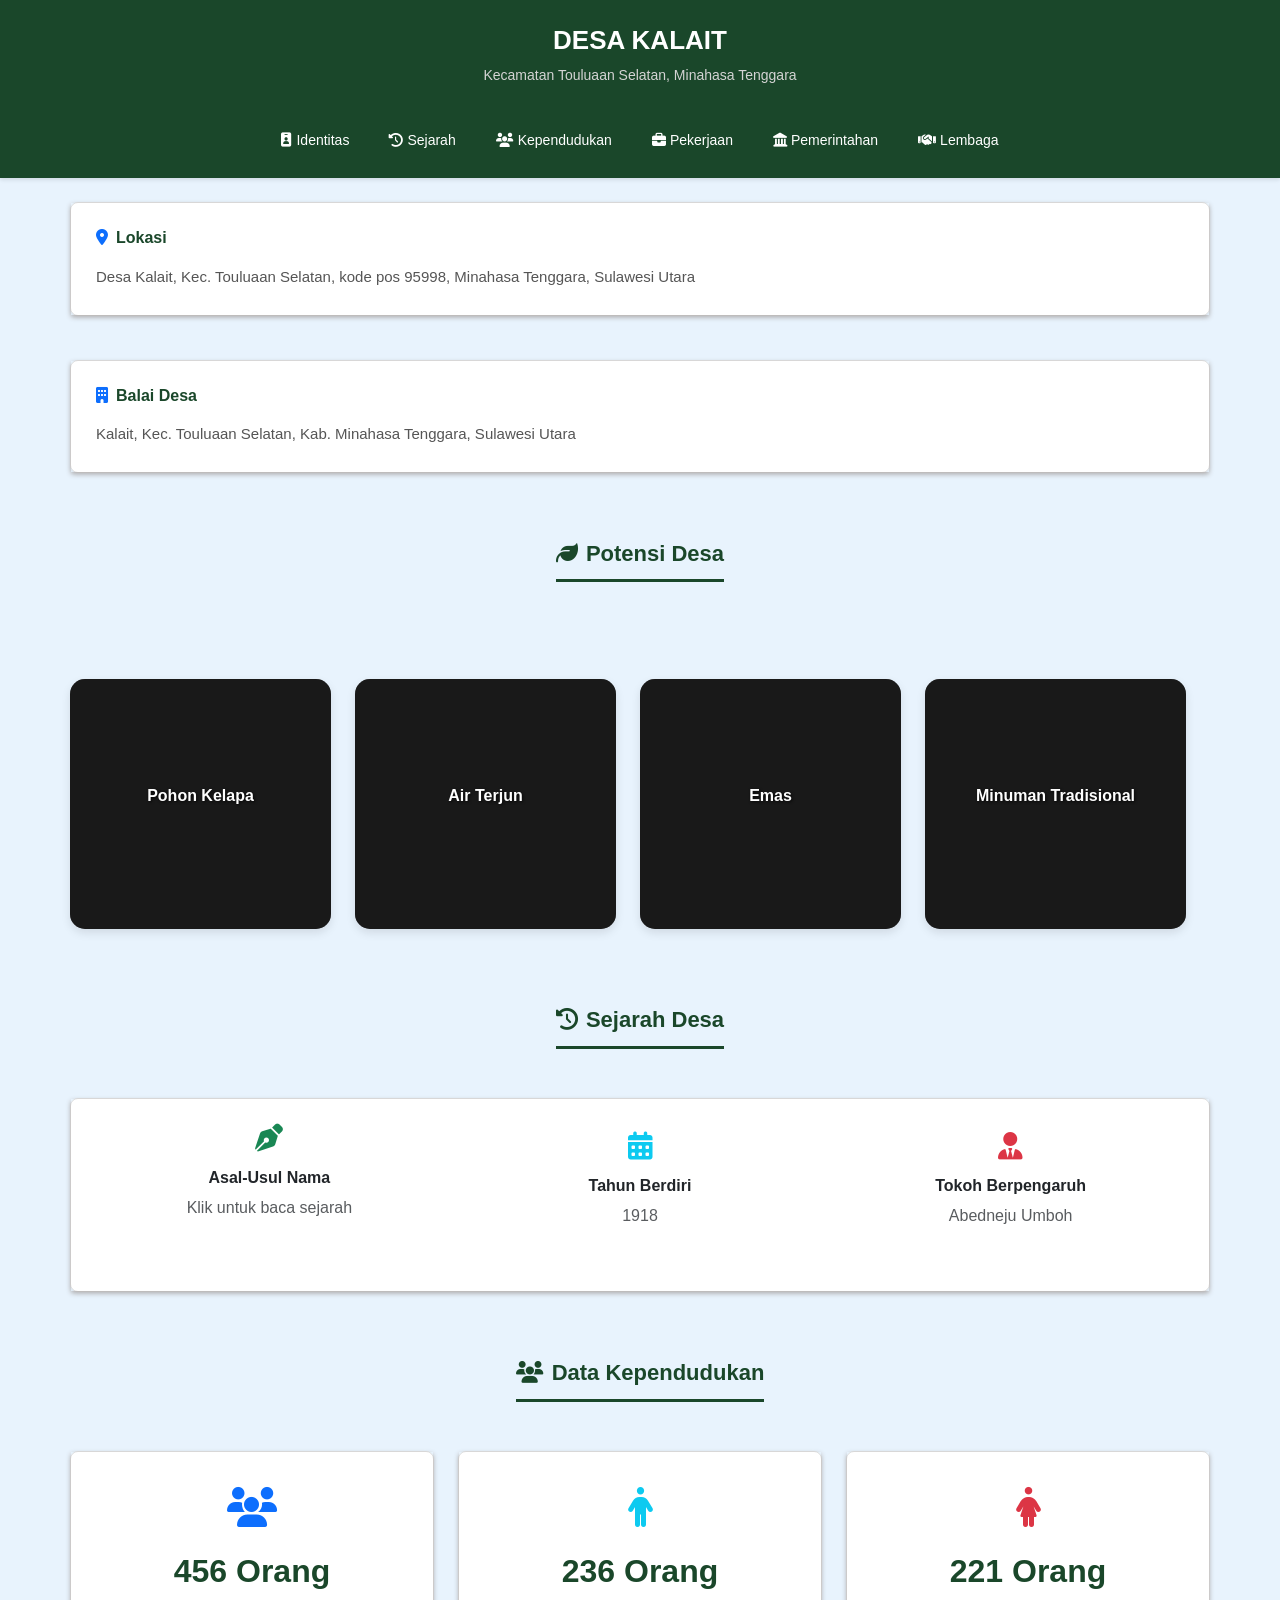
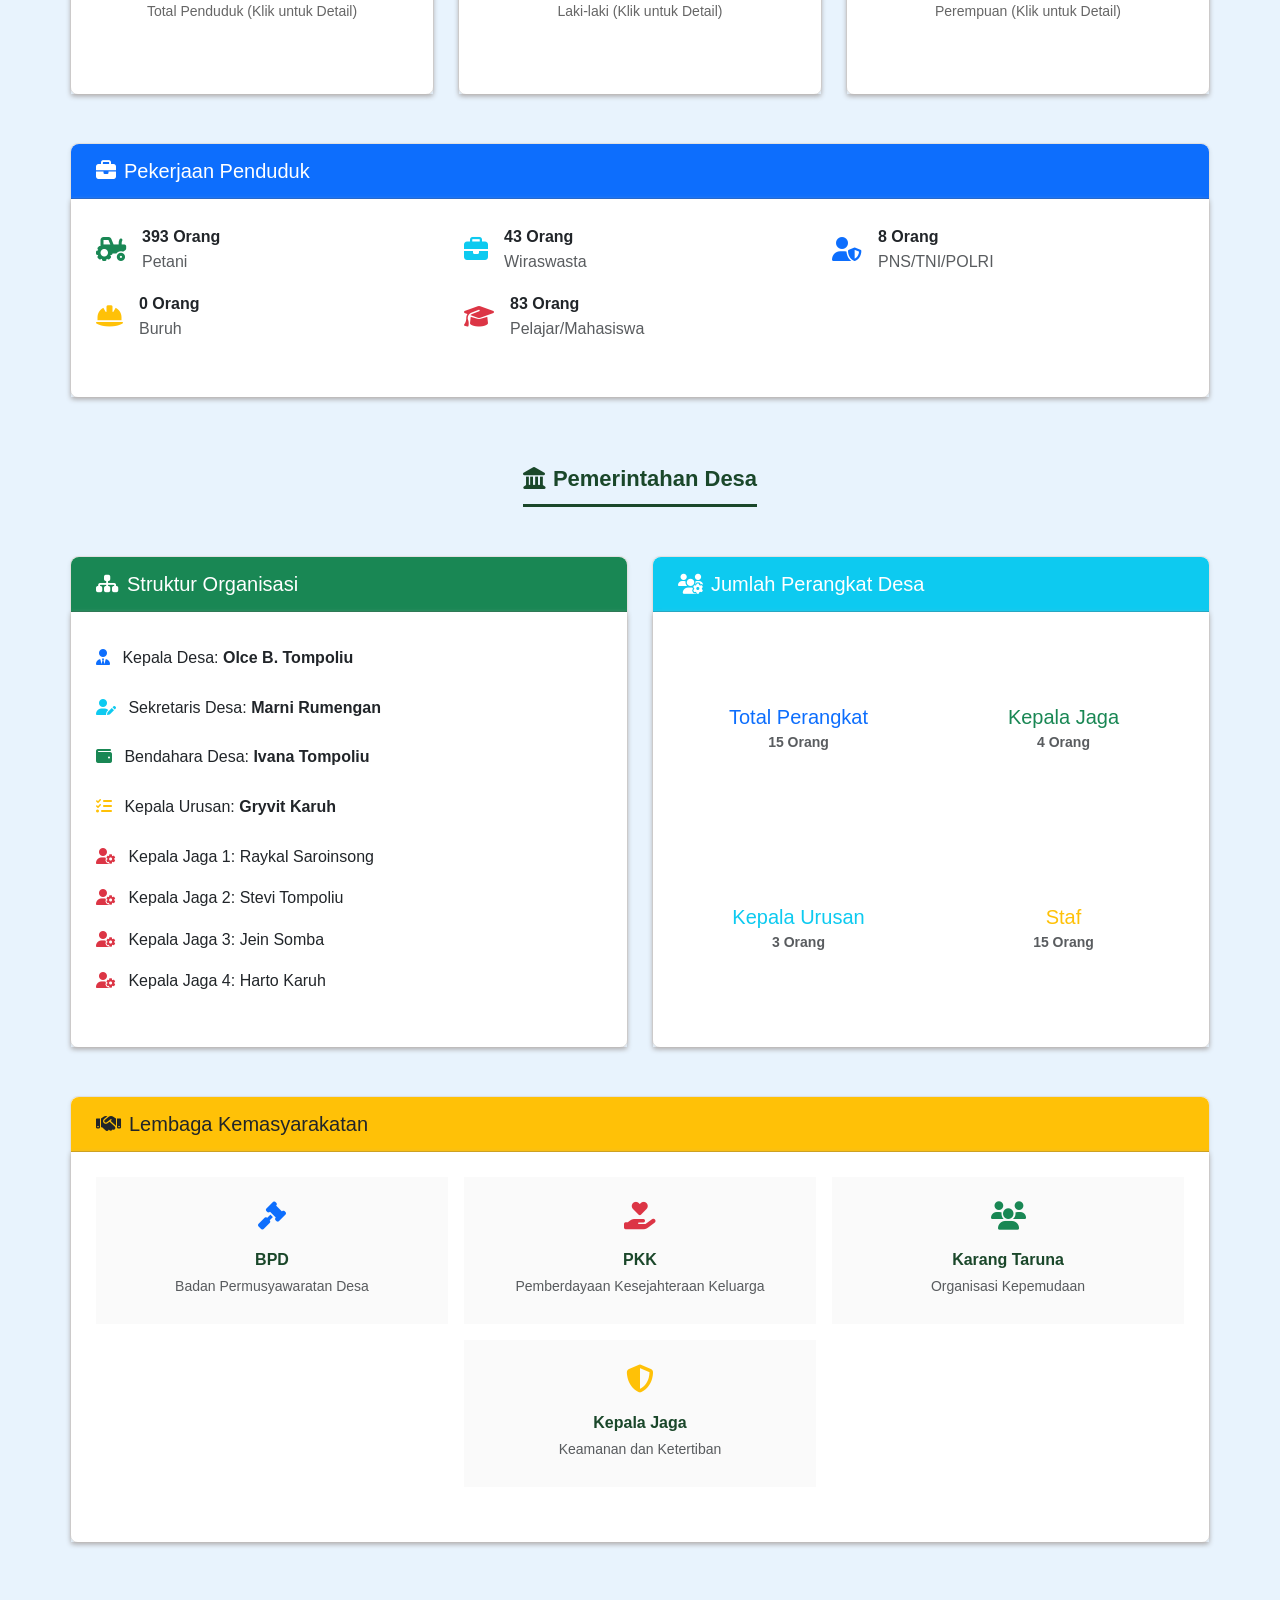
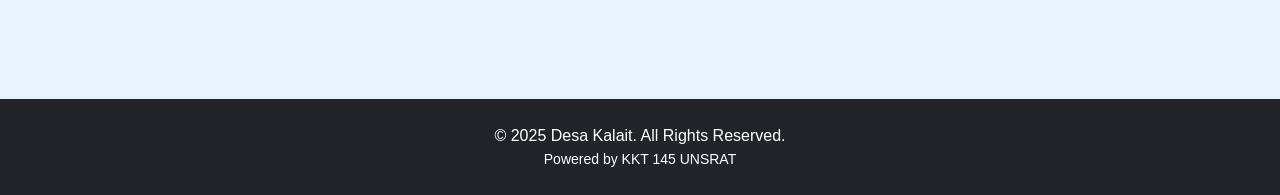
==== index.html @ 100cf4cd "FINALISASI" ====
<!DOCTYPE html>
<html lang="id">

<head>
    <meta charset="UTF-8">
    <meta name="viewport" content="width=device-width, initial-scale=1.0">
    <meta name="description" content="Website Resmi Desa Kalait, Kecamatan Touluaan Selatan, Minahasa Tenggara">
    <title>Desa Kalait - Beranda</title>
    <link href="https://cdn.jsdelivr.net/npm/bootstrap@5.3.2/dist/css/bootstrap.min.css" rel="stylesheet"
        integrity="sha384-T3c6CoIi6uLrA9TneNEoa7RxnatzjcDSCmG1MXxSR1GAsXEV/Dwwykc2MPK8M2HN" crossorigin="anonymous">
    <link rel="stylesheet" href="https://cdnjs.cloudflare.com/ajax/libs/font-awesome/6.4.0/css/all.min.css">
    <link rel="stylesheet" href="css/style.css">
</head>

<body class="d-flex flex-column min-vh-100">
    <header class="header" id="top">
        <div class="container-fluid">
            <div class="logo-wrapper text-center py-3">
                <h1 class="mb-0">DESA KALAIT</h1>
                <p class="subtitle mb-0">Kecamatan Touluaan Selatan, Minahasa Tenggara</p>
            </div>
            <nav class="navbar navbar-expand-lg navbar-dark">
                <div class="container-fluid">
                    <button class="navbar-toggler mx-auto" type="button" data-bs-toggle="collapse"
                        data-bs-target="#navbarNav" aria-controls="navbarNav" aria-expanded="false"
                        aria-label="Toggle navigation">
                        <span class="navbar-toggler-icon"></span>
                    </button>
                    <div class="collapse navbar-collapse justify-content-center" id="navbarNav">
                        <ul class="navbar-nav">
                            <li class="nav-item"><a class="nav-link" href="#identitas"><i
                                        class="fas fa-id-badge me-1"></i>Identitas</a></li>
                            <li class="nav-item"><a class="nav-link" href="#sejarah"><i
                                        class="fas fa-history me-1"></i>Sejarah</a></li>
                            <li class="nav-item"><a class="nav-link" href="#kependudukan"><i
                                        class="fas fa-users me-1"></i>Kependudukan</a></li>
                            <li class="nav-item"><a class="nav-link" href="#pekerjaan"><i
                                        class="fas fa-briefcase me-1"></i>Pekerjaan</a></li>
                            <li class="nav-item"><a class="nav-link" href="#pemerintahan"><i
                                        class="fas fa-landmark me-1"></i>Pemerintahan</a></li>
                            <li class="nav-item"><a class="nav-link" href="#lembaga"><i
                                        class="fas fa-handshake me-1"></i>Lembaga</a></li>
                        </ul>
                    </div>
                </div>
            </nav>
        </div>
    </header>

    <main class="container my-5 flex-grow-1">
        <section id="identitas">
            <div class="text-center mb-5">
                <h2 class="section-title"><i class="fas fa-id-badge me-2"></i>Identitas Desa</h2>
            </div>
            <div class="row g-4 mb-5">
                <div class="col-12">
                    <div class="card shadow-sm">
                        <div class="card-body">
                            <h5 class="card-title"><i class="fas fa-map-marker-alt text-primary me-2"></i>Lokasi</h5>
                            <p class="card-text">Desa Kalait, Kec. Touluaan Selatan, kode pos 95998, Minahasa Tenggara,
                                Sulawesi Utara</p>
                        </div>
                    </div>
                </div>
                <div class="col-12">
                    <div class="card shadow-sm">
                        <div class="card-body">
                            <h5 class="card-title"><i class="fas fa-building text-primary me-2"></i>Balai Desa</h5>
                            <p class="card-text">Kalait, Kec. Touluaan Selatan, Kab. Minahasa Tenggara, Sulawesi Utara
                            </p>
                        </div>
                    </div>
                </div>
            </div>

            <div class="row mb-5">
                <div class="col-12 text-center mb-4">
                    <h2 class="section-title"><i class="fas fa-leaf me-2"></i>Potensi Desa</h2>
                </div>
                
                <div class="row g-3 g-lg-4 justify-content-center">
                    
                    <div class="col-12 col-md-6 col-lg-3">
                        <div class="card-potensi-grid">
                            <video class="bg-video" loop muted playsinline>
                                <source src="img/pohon-kelapa.mp4" type="video/mp4">
                            </video>
                            <div class="potensi-content">
                                <p class="medium fw-bold">Pohon Kelapa</p>
                            </div>
                        </div>
                    </div>
    
                    <div class="col-12 col-md-6 col-lg-3">
                        <div class="card-potensi-grid">
                            <video class="bg-video" loop muted playsinline>
                                <source src="img/air-terjun.mp4" type="video/mp4">
                            </video>
                            <div class="potensi-content">
                                <p class="medium fw-bold">Air Terjun</p>
                            </div>
                        </div>
                    </div>
    
                    <div class="col-12 col-md-6 col-lg-3">
                        <div class="card-potensi-grid">
                            <video class="bg-video" loop muted playsinline>
                                <source src="img/tromol.mp4" type="video/mp4">
                            </video>
                            <div class="potensi-content">
                                <p class="medium fw-bold">Emas</p>
                            </div>
                        </div>
                    </div>
    
                    <div class="col-12 col-md-6 col-lg-3">
                        <div class="card-potensi-grid">
                            <video class="bg-video" loop muted playsinline>
                                <source src="img/cap.mp4" type="video/mp4">
                            </video>
                            <div class="potensi-content">
                                <p class="medium fw-bold">Minuman Tradisional</p>
                            </div>
                        </div>
                    </div>
    
                </div>
            </div>
        </section>

        <section id="sejarah">
            <div class="text-center mb-4">
                <h2 class="section-title"><i class="fas fa-history me-2"></i>Sejarah Desa</h2>
            </div>
            <div class="row mb-5">
                <div class="col-12">
                    <div class="card shadow-sm">
                        <div class="card-body">
                            <div class="row g-4 text-center justify-content-center">
                                <div class="col-md-4" id="asalUsulTrigger" style="cursor: pointer;">
                                    <div class="h-100 hover-shadow">
                                        <i class="fas fa-pen-nib text-success fs-3 mb-3 d-block"></i>
                                        <h6 class="fw-bold">Asal-Usul Nama</h6>
                                        <p class="text-muted mb-0">Klik untuk baca sejarah</p>
                                    </div>
                                </div>
                                <div class="col-md-4">
                                    <div class="p-2 h-100">
                                        <i class="fas fa-calendar-alt text-info fs-3 mb-3 d-block"></i>
                                        <h6 class="fw-bold">Tahun Berdiri</h6>
                                        <p class="text-muted mb-0">1918</p>
                                    </div>
                                </div>
                                <div class="col-md-4">
                                    <div class="p-2 h-100">
                                        <i class="fas fa-user-tie text-danger fs-3 mb-3 d-block"></i>
                                        <h6 class="fw-bold">Tokoh Berpengaruh</h6>
                                        <p class="text-muted mb-0">Abedneju Umboh</p>
                                    </div>
                                </div>
                            </div>
                        </div>
                    </div>
                </div>
            </div>
        </section>

        <section id="kependudukan">
            <div class="text-center mb-4">
                <h2 class="section-title"><i class="fas fa-users me-2"></i>Data Kependudukan</h2>
            </div>
            <div class="row g-4 mb-5 justify-content-center">
                <div class="col-lg-4 col-md-4">
                    <div class="card h-100 shadow-sm text-center stats-card" id="cardTrigger" role="button">
                        <div class="card-body">
                            <i class="fas fa-users stat-icon text-primary"></i>
                            <h3 class="stat-number">456 Orang</h3>
                            <p class="stat-label">Total Penduduk (Klik untuk Detail)</p>
                        </div>
                    </div>
                </div>
                <div class="col-lg-4 col-md-4">
                    <div class="card h-100 shadow-sm text-center stats-card" id="maleTrigger" role="button">
                        <div class="card-body">
                            <i class="fas fa-male stat-icon text-info"></i>
                            <h3 class="stat-number">236 Orang</h3>
                            <p class="stat-label">Laki-laki (Klik untuk Detail)</p>
                        </div>
                    </div>
                </div>
                <div class="col-lg-4 col-md-4">
                    <div class="card h-100 shadow-sm text-center stats-card" id="femaleTrigger" role="button">
                        <div class="card-body">
                            <i class="fas fa-female stat-icon text-danger"></i>
                            <h3 class="stat-number">221 Orang</h3>
                            <p class="stat-label">Perempuan (Klik untuk Detail)</p>
                        </div>
                    </div>
                </div>
            </div>
        </section>

        <section id="pekerjaan">
            <div class="row g-4 mb-5">
                <div class="col-12">
                    <div class="card shadow-sm">
                        <div class="card-header bg-primary text-white">
                            <h5 class="mb-0"><i class="fas fa-briefcase me-2"></i>Pekerjaan Penduduk</h5>
                        </div>
                        <div class="card-body">
                            <div class="row g-3">
                                <div class="col-lg-4 col-md-6">
                                    <div class="d-flex align-items-center">
                                        <i class="fas fa-tractor text-success fs-4 me-3"></i>
                                        <div><strong>393 Orang</strong>
                                            <p class="mb-0 text-muted">Petani</p>
                                        </div>
                                    </div>
                                </div>
                                <div class="col-lg-4 col-md-6">
                                    <div class="d-flex align-items-center">
                                        <i class="fas fa-briefcase text-info fs-4 me-3"></i>
                                        <div><strong>43 Orang</strong>
                                            <p class="mb-0 text-muted">Wiraswasta</p>
                                        </div>
                                    </div>
                                </div>
                                <div class="col-lg-4 col-md-6">
                                    <div class="d-flex align-items-center">
                                        <i class="fas fa-user-shield text-primary fs-4 me-3"></i>
                                        <div><strong>8 Orang</strong>
                                            <p class="mb-0 text-muted">PNS/TNI/POLRI</p>
                                        </div>
                                    </div>
                                </div>
                                <div class="col-lg-4 col-md-6">
                                    <div class="d-flex align-items-center">
                                        <i class="fas fa-hard-hat text-warning fs-4 me-3"></i>
                                        <div><strong>0 Orang</strong>
                                            <p class="mb-0 text-muted">Buruh</p>
                                        </div>
                                    </div>
                                </div>
                                <div class="col-lg-4 col-md-6">
                                    <div class="d-flex align-items-center">
                                        <i class="fas fa-graduation-cap text-danger fs-4 me-3"></i>
                                        <div><strong>83 Orang</strong>
                                            <p class="mb-0 text-muted">Pelajar/Mahasiswa</p>
                                        </div>
                                    </div>
                                </div>
                            </div>
                        </div>
                    </div>
                </div>
            </div>
        </section>

        <section id="pemerintahan">
            <div class="text-center mb-4">
                <h2 class="section-title"><i class="fas fa-landmark me-2"></i>Pemerintahan Desa</h2>
            </div>
            <div class="row g-4 mb-5">
                <div class="col-lg-6 col-12">
                    <div class="card h-100 shadow-sm">
                        <div class="card-header bg-success text-white">
                            <h5 class="mb-0"><i class="fas fa-sitemap me-2"></i>Struktur Organisasi</h5>
                        </div>
                        <div class="card-body">
                            <ul class="list-unstyled mb-0">
                                <li class="mb-2"><i class="fas fa-user-tie text-primary me-2"></i> Kepala Desa:
                                    <strong>Olce B. Tompoliu</strong>
                                </li>
                                <li class="mb-2"><i class="fas fa-user-edit text-info me-2"></i> Sekretaris Desa:
                                    <strong>Marni Rumengan</strong>
                                </li>
                                <li class="mb-2"><i class="fas fa-wallet text-success me-2"></i> Bendahara Desa:
                                    <strong>Ivana Tompoliu</strong>
                                </li>
                                <li class="mb-2"><i class="fas fa-tasks text-warning me-2"></i> Kepala Urusan:
                                    <strong>Gryvit Karuh</strong>
                                </li>
                                <li class="mb-0"><i class="fas fa-user-cog text-danger me-2"></i> Kepala Jaga 1: Raykal
                                    Saroinsong</li>
                                <li class="mb-0"><i class="fas fa-user-cog text-danger me-2"></i> Kepala Jaga 2: Stevi
                                    Tompoliu</li>
                                <li class="mb-0"><i class="fas fa-user-cog text-danger me-2"></i> Kepala Jaga 3: Jein
                                    Somba</li>
                                <li class="mb-0"><i class="fas fa-user-cog text-danger me-2"></i> Kepala Jaga 4: Harto
                                    Karuh</li>
                            </ul>
                        </div>
                    </div>
                </div>
                <div class="col-lg-6 col-12">
                    <div class="card h-100 shadow-sm">
                        <div class="card-header bg-info text-white">
                            <h5 class="mb-0"><i class="fas fa-users-cog me-2"></i>Jumlah Perangkat Desa</h5>
                        </div>
                        <div class="card-body">
                            <div class="row text-center align-items-center h-100">
                                <div class="col-6 mb-3">
                                    <h5 class="text-primary mb-0">Total Perangkat</h5>
                                    <small class="text-muted fw-bold">15 Orang</small>
                                </div>
                                <div class="col-6 mb-3">
                                    <h5 class="text-success mb-0">Kepala Jaga</h5>
                                    <small class="text-muted fw-bold">4 Orang</small>
                                </div>
                                <div class="col-6">
                                    <h5 class="text-info mb-0">Kepala Urusan</h5>
                                    <small class="text-muted fw-bold">3 Orang</small>
                                </div>
                                <div class="col-6">
                                    <h5 class="text-warning mb-0">Staf</h5>
                                    <small class="text-muted fw-bold">15 Orang</small>
                                </div>
                            </div>
                        </div>
                    </div>
                </div>
            </div>
        </section>

        <section id="lembaga">
            <div class="row g-4 mb-5">
                <div class="col-12">
                    <div class="card shadow-sm">
                        <div class="card-header bg-warning text-dark">
                            <h5 class="mb-0"><i class="fas fa-handshake me-2"></i>Lembaga Kemasyarakatan</h5>
                        </div>
                        <div class="card-body">
                            <div class="row g-3 justify-content-center">
                                <div class="col-lg-4 col-md-6">
                                    <div class="lembaga-item text-center h-100">
                                        <i class="fas fa-gavel text-primary fs-3"></i>
                                        <h6 class="mt-2 mb-1">BPD</h6>
                                        <small class="text-muted">Badan Permusyawaratan Desa</small>
                                    </div>
                                </div>
                                <div class="col-lg-4 col-md-6">
                                    <div class="lembaga-item text-center h-100">
                                        <i class="fas fa-hand-holding-heart text-danger fs-3"></i>
                                        <h6 class="mt-2 mb-1">PKK</h6>
                                        <small class="text-muted">Pemberdayaan Kesejahteraan Keluarga</small>
                                    </div>
                                </div>
                                <div class="col-lg-4 col-md-6">
                                    <div class="lembaga-item text-center h-100">
                                        <i class="fas fa-users text-success fs-3"></i>
                                        <h6 class="mt-2 mb-1">Karang Taruna</h6>
                                        <small class="text-muted">Organisasi Kepemudaan</small>
                                    </div>
                                </div>
                                <div class="col-lg-4 col-md-6">
                                    <div class="lembaga-item text-center h-100">
                                        <i class="fas fa-shield-alt text-warning fs-3"></i>
                                        <h6 class="mt-2 mb-1">Kepala Jaga</h6>
                                        <small class="text-muted">Keamanan dan Ketertiban</small>
                                    </div>
                                </div>
                            </div>
                        </div>
                    </div>
                </div>
            </div>
        </section>
    </main>

    <a href="#top" class="back-to-top"><i class="fas fa-arrow-up"></i></a>

    <footer class="footer bg-dark text-white text-center py-4 mt-auto">
        <div class="container">
            <p class="mb-0">&copy; 2025 Desa Kalait. All Rights Reserved.</p>
            <p class="small mb-0">Powered by KKT 145 UNSRAT</p>
        </div>
    </footer>

    <div id="infoModal" class="custom-modal-overlay">
        <div class="custom-modal-content">
            <span class="custom-close-btn">&times;</span>
            <h3 class="modal-header-text">Detail Kependudukan</h3>
            <div class="jaga-section-title">Rincian per Jaga</div>
            <div class="jaga-grid">
                <div class="jaga-box"><span class="jaga-label">Jaga I</span><span class="jaga-value">96 Orang</span>
                </div>
                <div class="jaga-box"><span class="jaga-label">Jaga II</span><span class="jaga-value">92 Orang</span>
                </div>
                <div class="jaga-box"><span class="jaga-label">Jaga III</span><span class="jaga-value">140 Orang</span>
                </div>
                <div class="jaga-box"><span class="jaga-label">Jaga IV</span><span class="jaga-value">128 Orang</span>
                </div>
            </div>
        </div>
    </div>

    <div id="maleModal" class="custom-modal-overlay">
        <div class="custom-modal-content">
            <span class="custom-close-btn">&times;</span>
            <h3 class="modal-header-text text-info"><i class="fas fa-male me-2"></i>Detail Laki-laki</h3>
            <div class="jaga-section-title">Rincian per Jaga</div>
            <div class="jaga-grid">
                <div class="jaga-box"><span class="jaga-label">Jaga I</span><span class="jaga-value">51 Orang</span>
                </div>
                <div class="jaga-box"><span class="jaga-label">Jaga II</span><span class="jaga-value">48 Orang</span>
                </div>
                <div class="jaga-box"><span class="jaga-label">Jaga III</span><span class="jaga-value">65 Orang</span>
                </div>
                <div class="jaga-box"><span class="jaga-label">Jaga IV</span><span class="jaga-value">72 Orang</span>
                </div>
            </div>
        </div>
    </div>

    <div id="femaleModal" class="custom-modal-overlay">
        <div class="custom-modal-content">
            <span class="custom-close-btn">&times;</span>
            <h3 class="modal-header-text text-danger"><i class="fas fa-female me-2"></i>Detail Perempuan</h3>
            <div class="jaga-section-title">Rincian per Jaga</div>
            <div class="jaga-grid">
                <div class="jaga-box"><span class="jaga-label">Jaga I</span><span class="jaga-value">46 Orang</span>
                </div>
                <div class="jaga-box"><span class="jaga-label">Jaga II</span><span class="jaga-value">44 Orang</span>
                </div>
                <div class="jaga-box"><span class="jaga-label">Jaga III</span><span class="jaga-value">75 Orang</span>
                </div>
                <div class="jaga-box"><span class="jaga-label">Jaga IV</span><span class="jaga-value">56 Orang</span>
                </div>
            </div>
        </div>
    </div>

    <div id="asalUsulModal" class="custom-modal-overlay">
        <div class="custom-modal-content wide-modal">
            <span class="custom-close-btn">&times;</span>
            <h3 class="modal-header-text text-success"><i class="fas fa-history me-2"></i>Sejarah Desa Kalait</h3>
            <div
                style="max-height: 60vh; overflow-y: auto; text-align: justify; font-size: 15px; padding-right: 15px; line-height: 1.7;">
                <p>Pada tahun 1912, di Desa Karimbow yang dipimpin oleh Hukum Tua <strong>Abedneju Umboh</strong>,
                    terjadi peralihan jabatan kepada Daniel Umboh oleh pemerintah Belanda. Abedneju Umboh bersama
                    pendukungnya kemudian memutuskan untuk mencari wilayah baru sebagai pemukiman.</p>
                <p>Beliau memilih 9 pendukung andalan untuk membantu merintis wilayah baru:</p>
                <ul class="mb-3 ps-3" style="column-count: 2; column-gap: 20px;">
                    <li>Armanos Karuh</li>
                    <li>Bernadus Tarek</li>
                    <li>Sem Tarek</li>
                    <li>Yorgen Liwe</li>
                    <li>Arnold Liwe</li>
                    <li>Elisa Porayow</li>
                    <li>Markus Tompoliu</li>
                    <li>Daud Sagai</li>
                    <li>Ismael Lendo</li>
                </ul>
                <h5 class="fw-bold mt-4 text-primary">1. Perjalanan Mencari Wilayah</h5>
                <p>Setelah gagal di kaki Pegunungan Wulur Ma'atus dan Toyopon karena kondisi tanah yang kurang cocok,
                    rombongan akhirnya menemukan daerah subur di timur Sungai Ranoyapo. Mereka mendirikan pondok besar
                    yang dinamakan <em>Terung Wangko</em>.</p>
                <p>Pada tahun 1916, mereka menemukan lokasi pemukiman sementara bernama <strong>Temboan/Mawale</strong>
                    ("Tulian Wo Iba'an" - Tempat Istirahat). Di sini, Abedneju Umboh membentuk "Mapalus Serikat" untuk
                    membuka kebun pertama.</p>
                <h5 class="fw-bold mt-4 text-primary">2. Pengesahan Desa Kalait (1918)</h5>
                <p>Atas bantuan Hukum Tua Ranoketang Atas (Bapak Momuat) dan Hukum Besar Ratahan (Ruata), permohonan
                    pengesahan disetujui pemerintah pada tahun 1918. Negeri ini dinamakan <strong>KALAID</strong> yang
                    artinya <em>"Kalah Ingin Damai"</em>.</p>
                <p><strong>Abedneju Umboh</strong> dilantik sebagai Hukum Tua pertama. Pada tahun 1920, beliau
                    dianugerahi Bintang Jasa oleh pemerintah Belanda atas keberhasilannya membangun desa baru tersebut.
                </p>
                <h5 class="fw-bold mt-4 text-primary">3. Pindah ke Kalaid Raya (1924)</h5>
                <p>Karena kebutuhan air dan perluasan wilayah, pada tahun 1924 penduduk pindah ke lokasi Desa Kalait
                    Raya sekarang. Sebelum pindah, Abedneju Umboh memilih 4 putri (Anta Umboh, Sabina Lendo, Tina Umboh,
                    Cili Karuh) dan mengucapkan sumpah sebagai pondasi desa:</p>
                <blockquote class="blockquote border-start border-success border-4 ps-4 py-2 bg-light fst-italic">
                    "Siapa yang baik hidup di negeri ini, maka hidupnya akan lebih baik. Siapa yang menjadi pengacau,
                    hidupnya akan rusak."
                </blockquote>
                <h5 class="fw-bold mt-4 text-primary">4. Daftar Hukum Tua Desa Kalait</h5>
                <div class="row">
                    <div class="col-md-6">
                        <ul class="list-group list-group-flush small">
                            <li class="list-group-item">1. Abedneju Umboh (1918-1926)</li>
                            <li class="list-group-item">2. Yohanes Umboh (1926-1933)</li>
                            <li class="list-group-item">3. Johanis Pele (1933-1950)</li>
                            <li class="list-group-item">4. Emil Umboh (1950-1951)</li>
                            <li class="list-group-item">5. Luther Kaligis (1951-1965)</li>
                            <li class="list-group-item">6. Piet Rugian (1965-1971)</li>
                            <li class="list-group-item">7. Eduward Umboh (1971-1974)</li>
                            <li class="list-group-item">8. Yes Somba (1974-1976)</li>
                            <li class="list-group-item">9. Dagober Somba (1976-1981)</li>
                        </ul>
                    </div>
                    <div class="col-md-6">
                        <ul class="list-group list-group-flush small">
                            <li class="list-group-item">10. M. Ch. Somba (1981-1989)</li>
                            <li class="list-group-item">11. Like Kindangen (1989 & 1990)</li>
                            <li class="list-group-item">12. Yosep Umboh (1989-1990)</li>
                            <li class="list-group-item">13. Boy Umboh (1990)</li>
                            <li class="list-group-item">14. Hien Tompoliu (1990-1999)</li>
                            <li class="list-group-item">15. Royke J. Somba (1999-2006)</li>
                            <li class="list-group-item">16. Adri Karuh (2006-2012)</li>
                            <li class="list-group-item active">17. Olce Berty Tompoliu (2012-Sekarang)</li>
                        </ul>
                    </div>
                </div>
                <h5 class="fw-bold mt-4 text-primary">5. Semboyan Desa</h5>
                <div class="alert alert-success mt-2">
                    <ul class="list-unstyled mb-0 fw-bold">
                        <li><i class="fas fa-check-circle me-2"></i>ELUREN: Atur/Tata Baik-Baik Desa Ini</li>
                        <li><i class="fas fa-check-circle me-2"></i>LO'OREN: Jadikan Bagus Dan Indah Desa Ini</li>
                        <li><i class="fas fa-check-circle me-2"></i>LE'LEREN: Cintailah Desa Ini</li>
                    </ul>
                </div>
            </div>
        </div>
    </div>

    <script src="https://cdn.jsdelivr.net/npm/bootstrap@5.3.2/dist/js/bootstrap.bundle.min.js"
        integrity="sha384-C6RzsynM9kWDrMNeT87bh95OGNyZPhcTNXj1NW7RuBCsyN/o0jlpcV8Qyq46cDfL"
        crossorigin="anonymous"></script>
    <script src="js/script.js"></script>
</body>

</html>
---- css/style.css ----
:root {
    --primary-color: #1a472a;
    --secondary-color: #0d3b1f;
    --accent-color: #ffd700;
    --bg-light: #e8f3fd;
    --text-dark: #333;
    --text-muted: #666;
    --card-shadow: 0 4px 12px rgba(0, 0, 0, 0.1);
}

* {
    margin: 0;
    padding: 0;
    box-sizing: border-box;
}

html {
    scroll-behavior: smooth;
    height: 100%;
}

body {
    font-family: Arial, sans-serif;
    background: var(--bg-light);
    color: var(--text-dark);
    line-height: 1.6;
    height: 100%;
}

.header {
    background: var(--primary-color);
    color: white;
    padding: 10px 0;
    box-shadow: 0 2px 4px rgba(0, 0, 0, 0.1);
    position: fixed;
    top: 0;
    left: 0;
    width: 100%;
    z-index: 1030;
    transition: transform 0.3s ease-in-out;
}

.header-hidden {
    transform: translateY(-100%);
    box-shadow: none;
}

.logo-wrapper {
    padding: 15px 20px !important;
}

.header h1 {
    font-size: 26px;
    font-weight: 600;
    color: white;
    margin: 0;
}

.subtitle {
    color: #d4d4d4;
    font-size: 14px;
    margin-top: 8px;
}

.navbar {
    padding: 0;
    margin-top: 10px;
}

.navbar-nav {
    padding: 5px 0;
}

.nav-link {
    color: #ffffff !important;
    font-size: 14px;
    padding: 12px 20px !important;
    transition: all 0.3s ease;
}

.nav-link:hover {
    background: var(--secondary-color) !important;
    color: var(--accent-color) !important;
    border-radius: 7px;
}

.navbar-toggler {
    border: none !important;
    padding: 8px 12px;
    transition: all 0.3s ease;
    border-radius: 8px;
    outline: none !important;
}

.navbar-toggler:hover {
    background: rgba(255, 255, 255, 0.1);
    transform: scale(1.05);
}

main.container {
    padding: 40px 30px !important;
    max-width: 1200px;
    margin-top: 180px;
}

section {
    scroll-margin-top: 160px;
}

.section-title {
    font-size: 22px;
    font-weight: 600;
    color: var(--primary-color);
    margin-bottom: 25px;
    padding-bottom: 12px;
    border-bottom: 3px solid var(--primary-color);
    display: inline-block;
}

.row {
    margin-bottom: 30px;
}

.card {
    border: 1px solid #e0e0e0;
    border-radius: 8px;
    background: white;
    margin-bottom: 20px;
    transition: transform 0.2s ease, box-shadow 0.2s ease;
}

.card:hover {
    transform: translateY(-6px);
    box-shadow: var(--card-shadow);
}

.card-body {
    padding: 25px;
    box-shadow: 0 2px 5px #b1aeae;
}

.card-header {
    font-weight: 600;
    font-size: 15px;
    padding: 15px 25px;
    border-radius: 8px 8px 0 0 !important;
}

.card-title,
.card-title a {
    color: var(--primary-color);
    font-weight: 600;
    font-size: 16px;
    margin-bottom: 15px;
    text-decoration: none;
}

.card-text {
    color: #555;
    font-size: 15px;
    line-height: 1.8;
}

.stats-card {
    cursor: pointer;
}

.stats-card .card-body {
    padding: 35px 20px;
}

.stat-icon {
    font-size: 2.5rem;
    margin-bottom: 15px;
}

.stat-number {
    font-size: 2rem;
    font-weight: 700;
    color: var(--primary-color);
    margin: 10px 0;
}

.stat-label {
    color: var(--text-muted);
    font-size: 14px;
    margin-top: 5px;
}

.lembaga-item {
    padding: 25px 15px;
    background: #fafafa;
    transition: all 0.2s ease;
    height: 100%;
}

.lembaga-item i {
    font-size: 2.5rem;
    margin-bottom: 12px;
}

.lembaga-item h6 {
    font-weight: 600;
    color: var(--primary-color);
    margin-top: 10px;
}

.list-unstyled li {
    padding: 8px 0;
}

.card-potensi-grid {
    border-radius: 15px;
    height: 250px;
    position: relative;
    overflow: hidden;
    cursor: pointer;
    box-shadow: 0 4px 10px rgba(0, 0, 0, 0.1);
    transition: transform 0.3s ease, box-shadow 0.3s ease;
    background-color: #333;
}

.card-potensi-grid:hover {
    transform: translateY(-5px);
    box-shadow: 0 10px 20px rgb(255, 255, 255);
}

.card-potensi-grid video.bg-video {
    position: absolute;
    top: 0;
    left: 0;
    width: 100%;
    height: 100%;
    object-fit: cover;
    z-index: 0;
}

.potensi-content {
    background: rgba(0, 0, 0, 0.5);
    width: 100%;
    height: 100%;
    display: flex;
    flex-direction: column;
    justify-content: center;
    align-items: center;
    color: white;
    text-align: center;
    padding: 20px;
    transition: background 0.3s;
    text-shadow: 1px 1px 3px rgba(0, 0, 0, 0.8);
    position: relative;
    z-index: 1;
}

.card-potensi-grid:hover .potensi-content {
    background: rgba(255, 255, 255, 0);
    color: var(--accent-color);
}

.custom-modal-overlay {
    display: none;
    position: fixed;
    z-index: 9999;
    left: 0;
    top: 0;
    width: 100%;
    height: 100%;
    background-color: rgba(0, 0, 0, 0.6);
    backdrop-filter: blur(4px);
    align-items: center;
    justify-content: center;
}

.custom-modal-content {
    background-color: white;
    padding: 30px;
    border-radius: 12px;
    width: 90%;
    max-width: 380px;
    box-shadow: 0 15px 30px rgba(0, 0, 0, 0.3);
    position: relative;
    animation: popIn 0.3s cubic-bezier(0.175, 0.885, 0.32, 1.275);
}

.custom-modal-content.wide-modal {
    max-width: 800px !important;
    width: 95%;
}

@keyframes popIn {
    from {
        transform: scale(0.8);
        opacity: 0;
    }

    to {
        transform: scale(1);
        opacity: 1;
    }
}

.custom-close-btn {
    position: absolute;
    top: 10px;
    right: 15px;
    color: #aaa;
    font-size: 28px;
    font-weight: bold;
    cursor: pointer;
    line-height: 1;
    padding: 5px;
}

.custom-close-btn:hover {
    color: #dc3545;
}

.modal-header-text {
    margin-top: 0;
    color: var(--primary-color);
    font-size: 1.25rem;
    font-weight: 600;
    margin-bottom: 15px;
}

.jaga-section-title {
    margin: 20px 0 10px;
    font-size: 14px;
    font-weight: 600;
    color: var(--text-muted);
    text-transform: uppercase;
    letter-spacing: 1px;
    text-align: center;
}

.jaga-grid {
    display: grid;
    grid-template-columns: 1fr 1fr;
    gap: 10px;
}

.jaga-box {
    background-color: #f8f9fa;
    border: 1px solid #e9ecef;
    border-radius: 8px;
    padding: 10px;
    text-align: center;
    display: flex;
    flex-direction: column;
    transition: background 0.2s;
}

.jaga-box:hover {
    background-color: #e8f5e9;
    border-color: #c3e6cb;
}

.jaga-label {
    font-size: 12px;
    color: var(--text-muted);
    font-weight: 600;
}

.jaga-value {
    font-size: 18px;
    font-weight: 700;
    color: var(--primary-color);
}

.footer {
    background: var(--primary-color);
    color: white;
    padding: 20px 0;
    margin-top: auto;
}

.back-to-top {
    position: fixed;
    bottom: 30px;
    right: 30px;
    width: 50px;
    height: 50px;
    background: var(--primary-color);
    color: white;
    border-radius: 50%;
    display: flex;
    align-items: center;
    justify-content: center;
    font-size: 20px;
    text-decoration: none;
    opacity: 0;
    visibility: hidden;
    transition: all 0.3s ease;
    box-shadow: 0 4px 12px rgba(0, 0, 0, 0.2);
    z-index: 1000;
}

.back-to-top.show {
    opacity: 1;
    visibility: visible;
}

.back-to-top:hover {
    background: var(--secondary-color);
    transform: translateY(-3px);
    color: var(--accent-color);
}

@media (max-width: 991px) {
    main.container {
        padding: 10px 20px !important;
        margin-top: 140px;
    }

    .navbar-collapse {
        background: var(--secondary-color);
        margin-top: 10px;
        border-radius: 10px;
        padding: 10px 5px;
        box-shadow: 0 4px 15px rgba(0, 0, 0, 0.2);
    }

    .navbar-nav {
        padding: 0;
    }

    .nav-item {
        text-align: center;
    }

    .nav-link {
        padding: 10px 15px !important;
        font-size: 13px;
        border-bottom: 1px solid rgba(255, 255, 255, 0.1);
    }

    .nav-item:last-child .nav-link {
        border-bottom: none;
    }

    .nav-link:hover,
    .nav-link:active {
        background: rgba(255, 217, 0, 0.055) !important;
        color: var(--accent-color) !important;
    }

    .card-potensi-grid {
        width: 100%;
        max-width: 90%;
        height: 220px;
    }

    .row:has(.card-potensi-grid) {
        --bs-gutter-x: 0;
    }

    .col-12:has(.card-potensi-grid),
    .col-lg-5:has(.card-potensi-grid),
    .col-md-6:has(.card-potensi-grid) {
        display: flex;
        justify-content: center;
        padding: 0;
        margin-bottom: 1rem;
    }
}

@media (max-width: 768px) {
    .header h1 {
        font-size: 22px;
    }

    .subtitle {
        font-size: 13px;
    }

    .stat-number {
        font-size: 1.6rem;
    }

    .section-title {
        font-size: 18px;
    }
}

@media (max-width: 576px) {
    main.container {
        padding: 20px 12px !important;
    }

    .header h1 {
        font-size: 20px;
    }

    .stat-number {
        font-size: 1.4rem;
    }
}
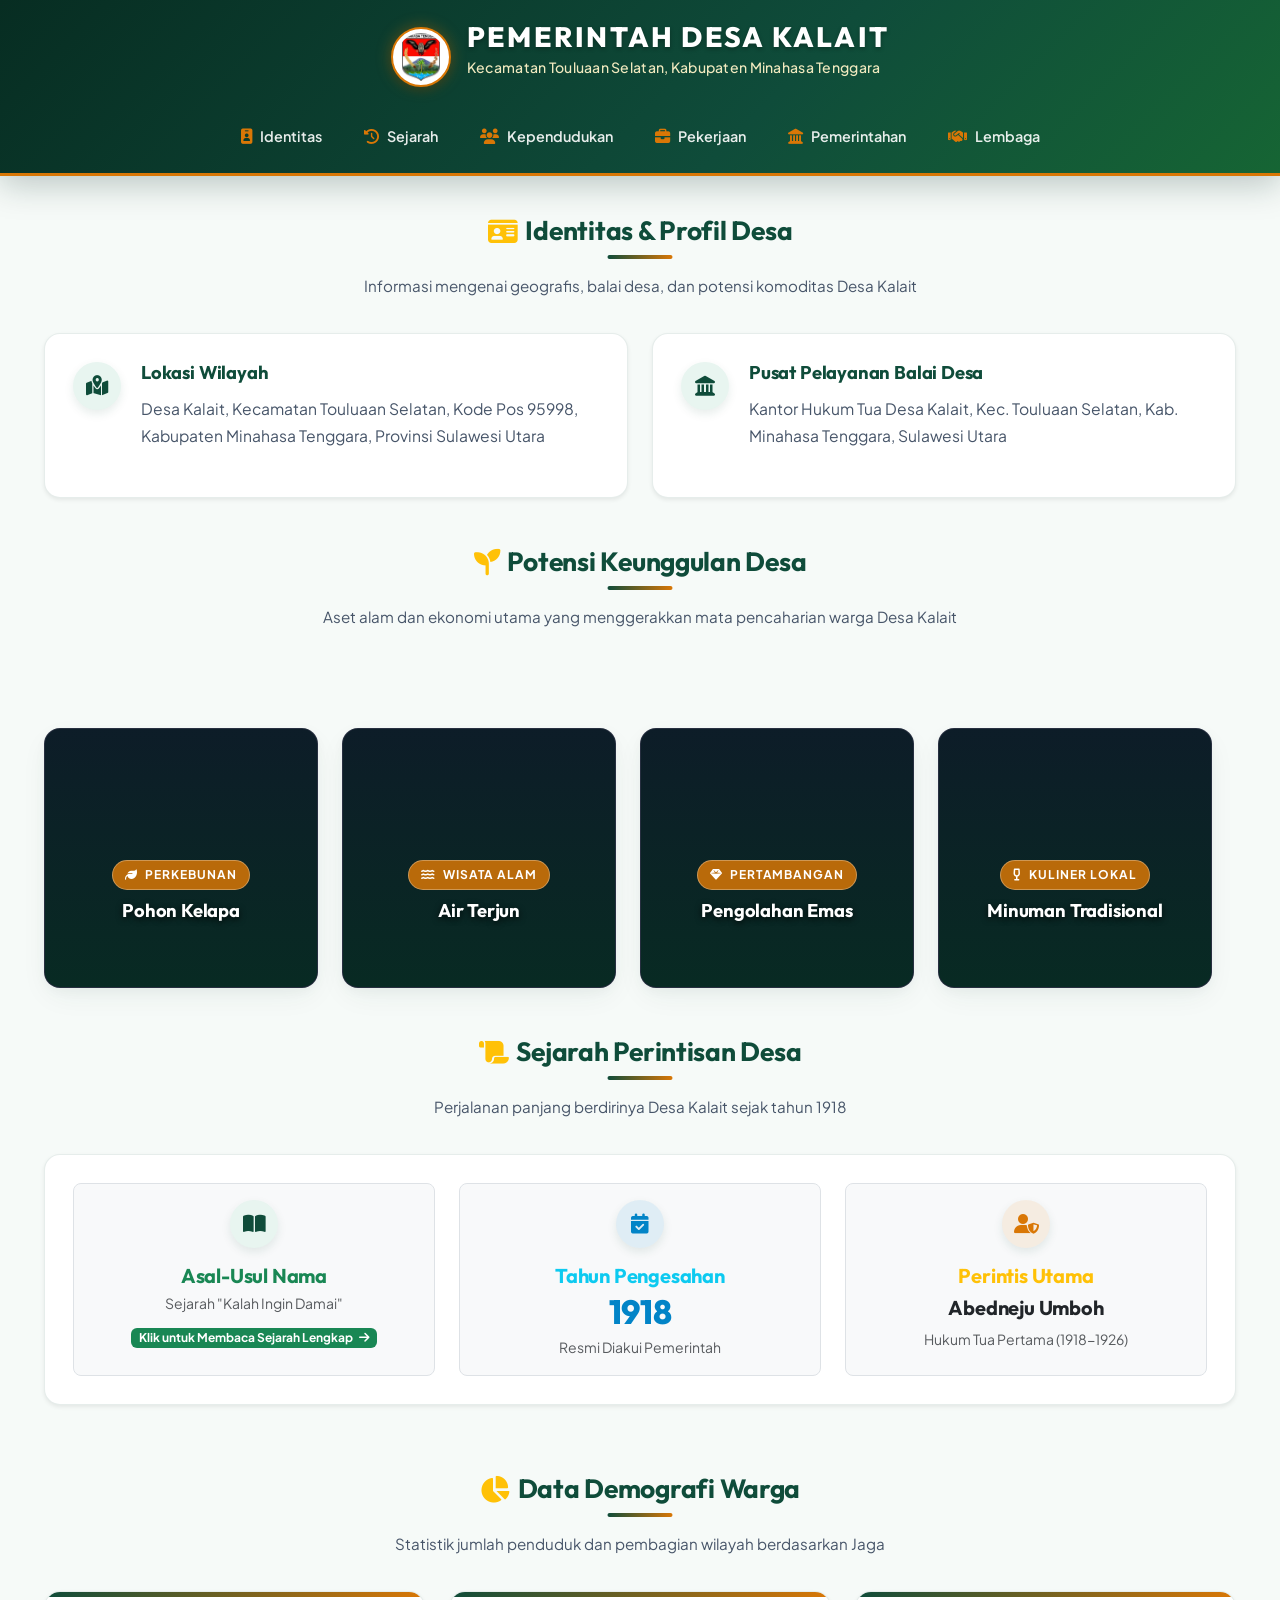
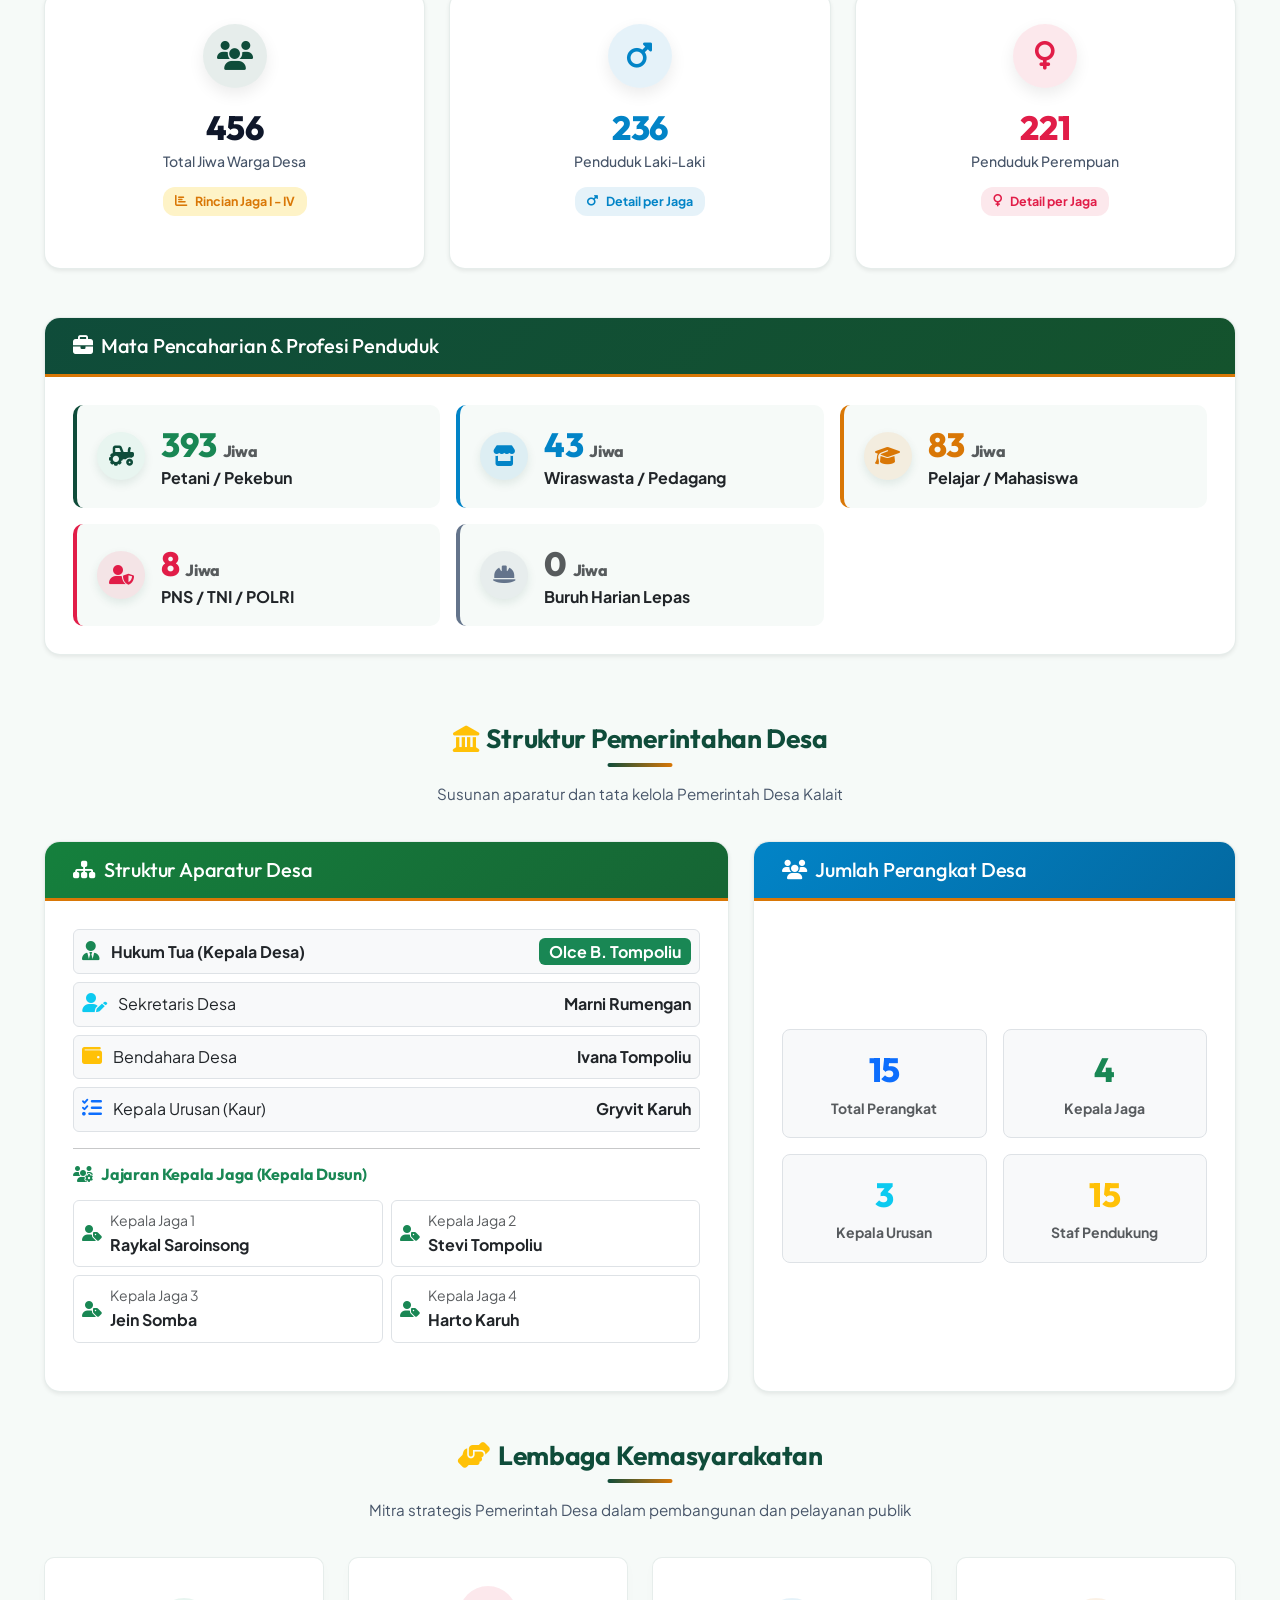
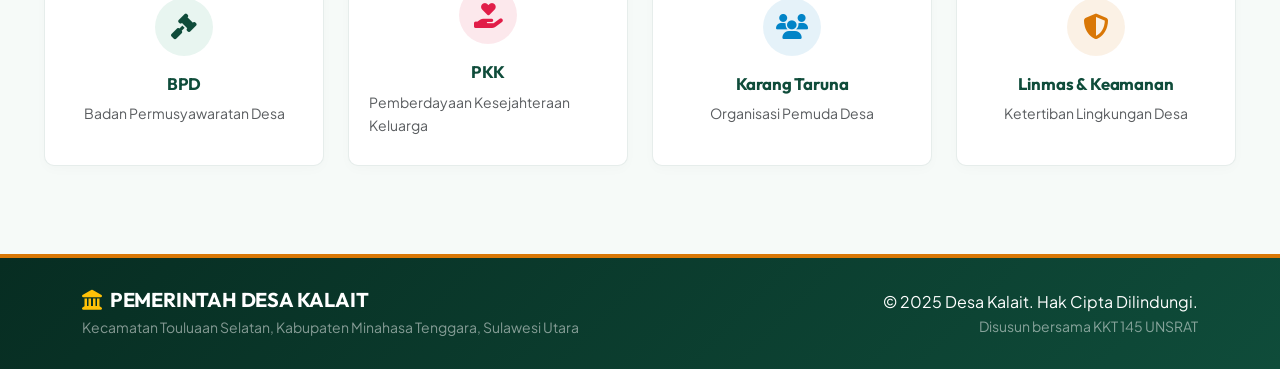
==== commit 24d819ff: "Update finalisasi" ====
--- a/index.html
+++ b/index.html
@@ -4,8 +4,9 @@
 <head>
     <meta charset="UTF-8">
     <meta name="viewport" content="width=device-width, initial-scale=1.0">
-    <meta name="description" content="Website Resmi Desa Kalait, Kecamatan Touluaan Selatan, Minahasa Tenggara">
-    <title>Desa Kalait - Beranda</title>
+    <meta name="description" content="Website Resmi Desa Kalait, Kecamatan Touluaan Selatan, Kabupaten Minahasa Tenggara">
+    <title>Desa Kalait - Touluaan Selatan, Kabupaten Minahasa Tenggara</title>
+    <link rel="icon" type="image/jpeg" href="img/logo.jpg">
     <link href="https://cdn.jsdelivr.net/npm/bootstrap@5.3.2/dist/css/bootstrap.min.css" rel="stylesheet"
         integrity="sha384-T3c6CoIi6uLrA9TneNEoa7RxnatzjcDSCmG1MXxSR1GAsXEV/Dwwykc2MPK8M2HN" crossorigin="anonymous">
     <link rel="stylesheet" href="https://cdnjs.cloudflare.com/ajax/libs/font-awesome/6.4.0/css/all.min.css">
@@ -15,9 +16,12 @@
 <body class="d-flex flex-column min-vh-100">
     <header class="header" id="top">
         <div class="container-fluid">
-            <div class="logo-wrapper text-center py-3">
-                <h1 class="mb-0">DESA KALAIT</h1>
-                <p class="subtitle mb-0">Kecamatan Touluaan Selatan, Minahasa Tenggara</p>
+            <div class="header-brand-container">
+                <img src="img/logo.jpg" alt="Logo Minahasa Tenggara" class="header-logo">
+                <div class="brand-text">
+                    <h1>PEMERINTAH DESA KALAIT</h1>
+                    <p class="subtitle">Kecamatan Touluaan Selatan, Kabupaten Minahasa Tenggara</p>
+                </div>
             </div>
             <nav class="navbar navbar-expand-lg navbar-dark">
                 <div class="container-fluid">
@@ -29,17 +33,17 @@
                     <div class="collapse navbar-collapse justify-content-center" id="navbarNav">
                         <ul class="navbar-nav">
                             <li class="nav-item"><a class="nav-link" href="#identitas"><i
-                                        class="fas fa-id-badge me-1"></i>Identitas</a></li>
+                                        class="fas fa-id-badge"></i>Identitas</a></li>
                             <li class="nav-item"><a class="nav-link" href="#sejarah"><i
-                                        class="fas fa-history me-1"></i>Sejarah</a></li>
+                                        class="fas fa-history"></i>Sejarah</a></li>
                             <li class="nav-item"><a class="nav-link" href="#kependudukan"><i
-                                        class="fas fa-users me-1"></i>Kependudukan</a></li>
+                                        class="fas fa-users"></i>Kependudukan</a></li>
                             <li class="nav-item"><a class="nav-link" href="#pekerjaan"><i
-                                        class="fas fa-briefcase me-1"></i>Pekerjaan</a></li>
+                                        class="fas fa-briefcase"></i>Pekerjaan</a></li>
                             <li class="nav-item"><a class="nav-link" href="#pemerintahan"><i
-                                        class="fas fa-landmark me-1"></i>Pemerintahan</a></li>
+                                        class="fas fa-landmark"></i>Pemerintahan</a></li>
                             <li class="nav-item"><a class="nav-link" href="#lembaga"><i
-                                        class="fas fa-handshake me-1"></i>Lembaga</a></li>
+                                        class="fas fa-handshake"></i>Lembaga</a></li>
                         </ul>
                     </div>
                 </div>
@@ -47,115 +51,145 @@
         </div>
     </header>
 
-    <main class="container my-5 flex-grow-1">
-        <section id="identitas">
-            <div class="text-center mb-5">
-                <h2 class="section-title"><i class="fas fa-id-badge me-2"></i>Identitas Desa</h2>
-            </div>
+    <main class="container flex-grow-1">
+        <!-- Section Identitas -->
+        <section id="identitas" class="mb-5">
+            <div class="text-center section-header">
+                <h2 class="section-title"><i class="fas fa-id-card text-warning me-2"></i>Identitas & Profil Desa</h2>
+                <p class="section-subtitle">Informasi mengenai geografis, balai desa, dan potensi komoditas Desa Kalait</p>
+            </div>
+
             <div class="row g-4 mb-5">
-                <div class="col-12">
-                    <div class="card shadow-sm">
-                        <div class="card-body">
-                            <h5 class="card-title"><i class="fas fa-map-marker-alt text-primary me-2"></i>Lokasi</h5>
-                            <p class="card-text">Desa Kalait, Kec. Touluaan Selatan, kode pos 95998, Minahasa Tenggara,
-                                Sulawesi Utara</p>
-                        </div>
-                    </div>
-                </div>
-                <div class="col-12">
-                    <div class="card shadow-sm">
-                        <div class="card-body">
-                            <h5 class="card-title"><i class="fas fa-building text-primary me-2"></i>Balai Desa</h5>
-                            <p class="card-text">Kalait, Kec. Touluaan Selatan, Kab. Minahasa Tenggara, Sulawesi Utara
-                            </p>
-                        </div>
-                    </div>
-                </div>
-            </div>
-
-            <div class="row mb-5">
-                <div class="col-12 text-center mb-4">
-                    <h2 class="section-title"><i class="fas fa-leaf me-2"></i>Potensi Desa</h2>
+                <div class="col-md-6">
+                    <div class="card h-100 shadow-sm">
+                        <div class="card-body location-card">
+                            <div class="icon-box-circle">
+                                <i class="fas fa-map-marked-alt"></i>
+                            </div>
+                            <div>
+                                <h5 class="card-title">Lokasi Wilayah</h5>
+                                <p class="card-text">Desa Kalait, Kecamatan Touluaan Selatan, Kode Pos 95998, Kabupaten Minahasa Tenggara, Provinsi Sulawesi Utara</p>
+                            </div>
+                        </div>
+                    </div>
+                </div>
+                <div class="col-md-6">
+                    <div class="card h-100 shadow-sm">
+                        <div class="card-body location-card">
+                            <div class="icon-box-circle">
+                                <i class="fas fa-landmark"></i>
+                            </div>
+                            <div>
+                                <h5 class="card-title">Pusat Pelayanan Balai Desa</h5>
+                                <p class="card-text">Kantor Hukum Tua Desa Kalait, Kec. Touluaan Selatan, Kab. Minahasa Tenggara, Sulawesi Utara</p>
+                            </div>
+                        </div>
+                    </div>
+                </div>
+            </div>
+
+            <!-- Potensi Desa -->
+            <div class="row">
+                <div class="col-12 text-center section-header">
+                    <h3 class="section-title"><i class="fas fa-seedling text-warning me-2"></i>Potensi Keunggulan Desa</h3>
+                    <p class="section-subtitle">Aset alam dan ekonomi utama yang menggerakkan mata pencaharian warga Desa Kalait</p>
                 </div>
                 
-                <div class="row g-3 g-lg-4 justify-content-center">
-                    
-                    <div class="col-12 col-md-6 col-lg-3">
+                <div class="row g-4 justify-content-center">
+                    <div class="col-12 col-sm-6 col-lg-3">
                         <div class="card-potensi-grid">
                             <video class="bg-video" loop muted playsinline>
                                 <source src="img/pohon-kelapa.mp4" type="video/mp4">
                             </video>
                             <div class="potensi-content">
-                                <p class="medium fw-bold">Pohon Kelapa</p>
+                                <span class="potensi-badge"><i class="fas fa-leaf me-1"></i> Perkebunan</span>
+                                <h4 class="potensi-title">Pohon Kelapa</h4>
+                                <p class="potensi-subtext">Komoditas Utama Kelapa & Kopra</p>
                             </div>
                         </div>
                     </div>
     
-                    <div class="col-12 col-md-6 col-lg-3">
+                    <div class="col-12 col-sm-6 col-lg-3">
                         <div class="card-potensi-grid">
                             <video class="bg-video" loop muted playsinline>
                                 <source src="img/air-terjun.mp4" type="video/mp4">
                             </video>
                             <div class="potensi-content">
-                                <p class="medium fw-bold">Air Terjun</p>
+                                <span class="potensi-badge"><i class="fas fa-water me-1"></i> Wisata Alam</span>
+                                <h4 class="potensi-title">Air Terjun</h4>
+                                <p class="potensi-subtext">Sumber Daya Air & Pesona Alam</p>
                             </div>
                         </div>
                     </div>
     
-                    <div class="col-12 col-md-6 col-lg-3">
+                    <div class="col-12 col-sm-6 col-lg-3">
                         <div class="card-potensi-grid">
                             <video class="bg-video" loop muted playsinline>
                                 <source src="img/tromol.mp4" type="video/mp4">
                             </video>
                             <div class="potensi-content">
-                                <p class="medium fw-bold">Emas</p>
+                                <span class="potensi-badge"><i class="fas fa-gem me-1"></i> Pertambangan</span>
+                                <h4 class="potensi-title">Pengolahan Emas</h4>
+                                <p class="potensi-subtext">Sektor Pertambangan Tradisional</p>
                             </div>
                         </div>
                     </div>
     
-                    <div class="col-12 col-md-6 col-lg-3">
+                    <div class="col-12 col-sm-6 col-lg-3">
                         <div class="card-potensi-grid">
                             <video class="bg-video" loop muted playsinline>
                                 <source src="img/cap.mp4" type="video/mp4">
                             </video>
                             <div class="potensi-content">
-                                <p class="medium fw-bold">Minuman Tradisional</p>
-                            </div>
-                        </div>
-                    </div>
-    
+                                <span class="potensi-badge"><i class="fas fa-wine-glass-alt me-1"></i> Kuliner Lokal</span>
+                                <h4 class="potensi-title">Minuman Tradisional</h4>
+                                <p class="potensi-subtext">Kearifan Lokal Hasil Enau</p>
+                            </div>
+                        </div>
+                    </div>
                 </div>
             </div>
         </section>
 
-        <section id="sejarah">
-            <div class="text-center mb-4">
-                <h2 class="section-title"><i class="fas fa-history me-2"></i>Sejarah Desa</h2>
-            </div>
-            <div class="row mb-5">
+        <!-- Section Sejarah -->
+        <section id="sejarah" class="mb-5">
+            <div class="text-center section-header">
+                <h2 class="section-title"><i class="fas fa-scroll text-warning me-2"></i>Sejarah Perintisan Desa</h2>
+                <p class="section-subtitle">Perjalanan panjang berdirinya Desa Kalait sejak tahun 1918</p>
+            </div>
+            <div class="row">
                 <div class="col-12">
                     <div class="card shadow-sm">
                         <div class="card-body">
                             <div class="row g-4 text-center justify-content-center">
                                 <div class="col-md-4" id="asalUsulTrigger" style="cursor: pointer;">
-                                    <div class="h-100 hover-shadow">
-                                        <i class="fas fa-pen-nib text-success fs-3 mb-3 d-block"></i>
-                                        <h6 class="fw-bold">Asal-Usul Nama</h6>
-                                        <p class="text-muted mb-0">Klik untuk baca sejarah</p>
+                                    <div class="p-3 h-100 rounded-3 border bg-light hover-shadow transition-all">
+                                        <div class="icon-box-circle mx-auto mb-3">
+                                            <i class="fas fa-book-open"></i>
+                                        </div>
+                                        <h5 class="fw-bold text-success mb-1">Asal-Usul Nama</h5>
+                                        <p class="text-muted small mb-2">Sejarah "Kalah Ingin Damai"</p>
+                                        <span class="badge bg-success text-white">Klik untuk Membaca Sejarah Lengkap <i class="fas fa-arrow-right ms-1"></i></span>
                                     </div>
                                 </div>
                                 <div class="col-md-4">
-                                    <div class="p-2 h-100">
-                                        <i class="fas fa-calendar-alt text-info fs-3 mb-3 d-block"></i>
-                                        <h6 class="fw-bold">Tahun Berdiri</h6>
-                                        <p class="text-muted mb-0">1918</p>
+                                    <div class="p-3 h-100 rounded-3 border bg-light">
+                                        <div class="icon-box-circle mx-auto mb-3" style="background: rgba(2, 132, 199, 0.1); color: #0284C7;">
+                                            <i class="fas fa-calendar-check"></i>
+                                        </div>
+                                        <h5 class="fw-bold text-info mb-1">Tahun Pengesahan</h5>
+                                        <h4 class="stat-number my-1" style="color: #0284C7;">1918</h4>
+                                        <p class="text-muted small mb-0">Resmi Diakui Pemerintah</p>
                                     </div>
                                 </div>
                                 <div class="col-md-4">
-                                    <div class="p-2 h-100">
-                                        <i class="fas fa-user-tie text-danger fs-3 mb-3 d-block"></i>
-                                        <h6 class="fw-bold">Tokoh Berpengaruh</h6>
-                                        <p class="text-muted mb-0">Abedneju Umboh</p>
+                                    <div class="p-3 h-100 rounded-3 border bg-light">
+                                        <div class="icon-box-circle mx-auto mb-3" style="background: rgba(217, 119, 6, 0.1); color: #D97706;">
+                                            <i class="fas fa-user-shield"></i>
+                                        </div>
+                                        <h5 class="fw-bold text-warning mb-1">Perintis Utama</h5>
+                                        <h5 class="fw-bold text-dark my-2">Abedneju Umboh</h5>
+                                        <p class="text-muted small mb-0">Hukum Tua Pertama (1918-1926)</p>
                                     </div>
                                 </div>
                             </div>
@@ -165,87 +199,114 @@
             </div>
         </section>
 
-        <section id="kependudukan">
-            <div class="text-center mb-4">
-                <h2 class="section-title"><i class="fas fa-users me-2"></i>Data Kependudukan</h2>
-            </div>
-            <div class="row g-4 mb-5 justify-content-center">
-                <div class="col-lg-4 col-md-4">
-                    <div class="card h-100 shadow-sm text-center stats-card" id="cardTrigger" role="button">
+        <!-- Section Kependudukan -->
+        <section id="kependudukan" class="mb-5">
+            <div class="text-center section-header">
+                <h2 class="section-title"><i class="fas fa-chart-pie text-warning me-2"></i>Data Demografi Warga</h2>
+                <p class="section-subtitle">Statistik jumlah penduduk dan pembagian wilayah berdasarkan Jaga</p>
+            </div>
+            <div class="row g-4 justify-content-center">
+                <div class="col-lg-4 col-md-6">
+                    <div class="card h-100 shadow-sm stats-card" id="cardTrigger" role="button">
                         <div class="card-body">
-                            <i class="fas fa-users stat-icon text-primary"></i>
-                            <h3 class="stat-number">456 Orang</h3>
-                            <p class="stat-label">Total Penduduk (Klik untuk Detail)</p>
-                        </div>
-                    </div>
-                </div>
-                <div class="col-lg-4 col-md-4">
-                    <div class="card h-100 shadow-sm text-center stats-card" id="maleTrigger" role="button">
+                            <div class="stat-icon-wrapper bg-primary-soft">
+                                <i class="fas fa-users stat-icon"></i>
+                            </div>
+                            <h3 class="stat-number">456</h3>
+                            <p class="stat-label mb-1">Total Jiwa Warga Desa</p>
+                            <span class="stat-hint"><i class="fas fa-chart-bar me-1"></i> Rincian Jaga I - IV</span>
+                        </div>
+                    </div>
+                </div>
+                <div class="col-lg-4 col-md-6">
+                    <div class="card h-100 shadow-sm stats-card" id="maleTrigger" role="button">
                         <div class="card-body">
-                            <i class="fas fa-male stat-icon text-info"></i>
-                            <h3 class="stat-number">236 Orang</h3>
-                            <p class="stat-label">Laki-laki (Klik untuk Detail)</p>
-                        </div>
-                    </div>
-                </div>
-                <div class="col-lg-4 col-md-4">
-                    <div class="card h-100 shadow-sm text-center stats-card" id="femaleTrigger" role="button">
+                            <div class="stat-icon-wrapper bg-info-soft">
+                                <i class="fas fa-mars stat-icon"></i>
+                            </div>
+                            <h3 class="stat-number" style="color: #0284C7;">236</h3>
+                            <p class="stat-label mb-1">Penduduk Laki-Laki</p>
+                            <span class="stat-hint" style="background: rgba(2, 132, 199, 0.1); color: #0284C7;"><i class="fas fa-mars me-1"></i> Detail per Jaga</span>
+                        </div>
+                    </div>
+                </div>
+                <div class="col-lg-4 col-md-6">
+                    <div class="card h-100 shadow-sm stats-card" id="femaleTrigger" role="button">
                         <div class="card-body">
-                            <i class="fas fa-female stat-icon text-danger"></i>
-                            <h3 class="stat-number">221 Orang</h3>
-                            <p class="stat-label">Perempuan (Klik untuk Detail)</p>
+                            <div class="stat-icon-wrapper bg-danger-soft">
+                                <i class="fas fa-venus stat-icon"></i>
+                            </div>
+                            <h3 class="stat-number" style="color: #E11D48;">221</h3>
+                            <p class="stat-label mb-1">Penduduk Perempuan</p>
+                            <span class="stat-hint" style="background: rgba(225, 29, 72, 0.1); color: #E11D48;"><i class="fas fa-venus me-1"></i> Detail per Jaga</span>
                         </div>
                     </div>
                 </div>
             </div>
         </section>
 
-        <section id="pekerjaan">
-            <div class="row g-4 mb-5">
+        <!-- Section Pekerjaan -->
+        <section id="pekerjaan" class="mb-5">
+            <div class="row">
                 <div class="col-12">
                     <div class="card shadow-sm">
-                        <div class="card-header bg-primary text-white">
-                            <h5 class="mb-0"><i class="fas fa-briefcase me-2"></i>Pekerjaan Penduduk</h5>
+                        <div class="card-header">
+                            <h5 class="mb-0"><i class="fas fa-briefcase me-2"></i>Mata Pencaharian & Profesi Penduduk</h5>
                         </div>
                         <div class="card-body">
                             <div class="row g-3">
                                 <div class="col-lg-4 col-md-6">
-                                    <div class="d-flex align-items-center">
-                                        <i class="fas fa-tractor text-success fs-4 me-3"></i>
-                                        <div><strong>393 Orang</strong>
-                                            <p class="mb-0 text-muted">Petani</p>
+                                    <div class="pekerjaan-box d-flex align-items-center">
+                                        <div class="icon-box-circle me-3">
+                                            <i class="fas fa-tractor"></i>
+                                        </div>
+                                        <div>
+                                            <h4 class="stat-number text-success mb-0">393 <small class="fs-6 text-muted">Jiwa</small></h4>
+                                            <p class="mb-0 text-dark fw-bold">Petani / Pekebun</p>
                                         </div>
                                     </div>
                                 </div>
                                 <div class="col-lg-4 col-md-6">
-                                    <div class="d-flex align-items-center">
-                                        <i class="fas fa-briefcase text-info fs-4 me-3"></i>
-                                        <div><strong>43 Orang</strong>
-                                            <p class="mb-0 text-muted">Wiraswasta</p>
+                                    <div class="pekerjaan-box d-flex align-items-center" style="border-left-color: #0284C7;">
+                                        <div class="icon-box-circle me-3" style="background: rgba(2, 132, 199, 0.1); color: #0284C7;">
+                                            <i class="fas fa-store"></i>
+                                        </div>
+                                        <div>
+                                            <h4 class="stat-number mb-0" style="color: #0284C7;">43 <small class="fs-6 text-muted">Jiwa</small></h4>
+                                            <p class="mb-0 text-dark fw-bold">Wiraswasta / Pedagang</p>
                                         </div>
                                     </div>
                                 </div>
                                 <div class="col-lg-4 col-md-6">
-                                    <div class="d-flex align-items-center">
-                                        <i class="fas fa-user-shield text-primary fs-4 me-3"></i>
-                                        <div><strong>8 Orang</strong>
-                                            <p class="mb-0 text-muted">PNS/TNI/POLRI</p>
+                                    <div class="pekerjaan-box d-flex align-items-center" style="border-left-color: #D97706;">
+                                        <div class="icon-box-circle me-3" style="background: rgba(217, 119, 6, 0.1); color: #D97706;">
+                                            <i class="fas fa-graduation-cap"></i>
+                                        </div>
+                                        <div>
+                                            <h4 class="stat-number mb-0" style="color: #D97706;">83 <small class="fs-6 text-muted">Jiwa</small></h4>
+                                            <p class="mb-0 text-dark fw-bold">Pelajar / Mahasiswa</p>
                                         </div>
                                     </div>
                                 </div>
                                 <div class="col-lg-4 col-md-6">
-                                    <div class="d-flex align-items-center">
-                                        <i class="fas fa-hard-hat text-warning fs-4 me-3"></i>
-                                        <div><strong>0 Orang</strong>
-                                            <p class="mb-0 text-muted">Buruh</p>
+                                    <div class="pekerjaan-box d-flex align-items-center" style="border-left-color: #E11D48;">
+                                        <div class="icon-box-circle me-3" style="background: rgba(225, 29, 72, 0.1); color: #E11D48;">
+                                            <i class="fas fa-user-shield"></i>
+                                        </div>
+                                        <div>
+                                            <h4 class="stat-number mb-0" style="color: #E11D48;">8 <small class="fs-6 text-muted">Jiwa</small></h4>
+                                            <p class="mb-0 text-dark fw-bold">PNS / TNI / POLRI</p>
                                         </div>
                                     </div>
                                 </div>
                                 <div class="col-lg-4 col-md-6">
-                                    <div class="d-flex align-items-center">
-                                        <i class="fas fa-graduation-cap text-danger fs-4 me-3"></i>
-                                        <div><strong>83 Orang</strong>
-                                            <p class="mb-0 text-muted">Pelajar/Mahasiswa</p>
+                                    <div class="pekerjaan-box d-flex align-items-center" style="border-left-color: #64748B;">
+                                        <div class="icon-box-circle me-3" style="background: rgba(100, 116, 139, 0.1); color: #64748B;">
+                                            <i class="fas fa-hard-hat"></i>
+                                        </div>
+                                        <div>
+                                            <h4 class="stat-number text-muted mb-0">0 <small class="fs-6 text-muted">Jiwa</small></h4>
+                                            <p class="mb-0 text-dark fw-bold">Buruh Harian Lepas</p>
                                         </div>
                                     </div>
                                 </div>
@@ -256,64 +317,100 @@
             </div>
         </section>
 
-        <section id="pemerintahan">
-            <div class="text-center mb-4">
-                <h2 class="section-title"><i class="fas fa-landmark me-2"></i>Pemerintahan Desa</h2>
-            </div>
-            <div class="row g-4 mb-5">
-                <div class="col-lg-6 col-12">
+        <!-- Section Pemerintahan -->
+        <section id="pemerintahan" class="mb-5">
+            <div class="text-center section-header">
+                <h2 class="section-title"><i class="fas fa-landmark text-warning me-2"></i>Struktur Pemerintahan Desa</h2>
+                <p class="section-subtitle">Susunan aparatur dan tata kelola Pemerintah Desa Kalait</p>
+            </div>
+            <div class="row g-4">
+                <div class="col-lg-7 col-12">
                     <div class="card h-100 shadow-sm">
-                        <div class="card-header bg-success text-white">
-                            <h5 class="mb-0"><i class="fas fa-sitemap me-2"></i>Struktur Organisasi</h5>
+                        <div class="card-header bg-success">
+                            <h5 class="mb-0"><i class="fas fa-sitemap me-2"></i>Struktur Aparatur Desa</h5>
                         </div>
                         <div class="card-body">
                             <ul class="list-unstyled mb-0">
-                                <li class="mb-2"><i class="fas fa-user-tie text-primary me-2"></i> Kepala Desa:
-                                    <strong>Olce B. Tompoliu</strong>
+                                <li class="p-2 mb-2 rounded bg-light border d-flex align-items-center justify-content-between">
+                                    <span><i class="fas fa-user-tie text-success me-2 fs-5"></i> <strong>Hukum Tua (Kepala Desa)</strong></span>
+                                    <span class="badge bg-success fs-6">Olce B. Tompoliu</span>
                                 </li>
-                                <li class="mb-2"><i class="fas fa-user-edit text-info me-2"></i> Sekretaris Desa:
-                                    <strong>Marni Rumengan</strong>
+                                <li class="p-2 mb-2 rounded bg-light border d-flex align-items-center justify-content-between">
+                                    <span><i class="fas fa-user-edit text-info me-2 fs-5"></i> Sekretaris Desa</span>
+                                    <strong class="text-dark">Marni Rumengan</strong>
                                 </li>
-                                <li class="mb-2"><i class="fas fa-wallet text-success me-2"></i> Bendahara Desa:
-                                    <strong>Ivana Tompoliu</strong>
+                                <li class="p-2 mb-2 rounded bg-light border d-flex align-items-center justify-content-between">
+                                    <span><i class="fas fa-wallet text-warning me-2 fs-5"></i> Bendahara Desa</span>
+                                    <strong class="text-dark">Ivana Tompoliu</strong>
                                 </li>
-                                <li class="mb-2"><i class="fas fa-tasks text-warning me-2"></i> Kepala Urusan:
-                                    <strong>Gryvit Karuh</strong>
+                                <li class="p-2 mb-2 rounded bg-light border d-flex align-items-center justify-content-between">
+                                    <span><i class="fas fa-tasks text-primary me-2 fs-5"></i> Kepala Urusan (Kaur)</span>
+                                    <strong class="text-dark">Gryvit Karuh</strong>
                                 </li>
-                                <li class="mb-0"><i class="fas fa-user-cog text-danger me-2"></i> Kepala Jaga 1: Raykal
-                                    Saroinsong</li>
-                                <li class="mb-0"><i class="fas fa-user-cog text-danger me-2"></i> Kepala Jaga 2: Stevi
-                                    Tompoliu</li>
-                                <li class="mb-0"><i class="fas fa-user-cog text-danger me-2"></i> Kepala Jaga 3: Jein
-                                    Somba</li>
-                                <li class="mb-0"><i class="fas fa-user-cog text-danger me-2"></i> Kepala Jaga 4: Harto
-                                    Karuh</li>
                             </ul>
-                        </div>
-                    </div>
-                </div>
-                <div class="col-lg-6 col-12">
+                            
+                            <hr class="my-3">
+                            <h6 class="fw-bold text-success mb-3"><i class="fas fa-users-cog me-2"></i>Jajaran Kepala Jaga (Kepala Dusun)</h6>
+                            <div class="row g-2">
+                                <div class="col-sm-6">
+                                    <div class="p-2 rounded border bg-white d-flex align-items-center">
+                                        <i class="fas fa-user-tag text-success me-2"></i>
+                                        <div><small class="text-muted d-block">Kepala Jaga 1</small><strong>Raykal Saroinsong</strong></div>
+                                    </div>
+                                </div>
+                                <div class="col-sm-6">
+                                    <div class="p-2 rounded border bg-white d-flex align-items-center">
+                                        <i class="fas fa-user-tag text-success me-2"></i>
+                                        <div><small class="text-muted d-block">Kepala Jaga 2</small><strong>Stevi Tompoliu</strong></div>
+                                    </div>
+                                </div>
+                                <div class="col-sm-6">
+                                    <div class="p-2 rounded border bg-white d-flex align-items-center">
+                                        <i class="fas fa-user-tag text-success me-2"></i>
+                                        <div><small class="text-muted d-block">Kepala Jaga 3</small><strong>Jein Somba</strong></div>
+                                    </div>
+                                </div>
+                                <div class="col-sm-6">
+                                    <div class="p-2 rounded border bg-white d-flex align-items-center">
+                                        <i class="fas fa-user-tag text-success me-2"></i>
+                                        <div><small class="text-muted d-block">Kepala Jaga 4</small><strong>Harto Karuh</strong></div>
+                                    </div>
+                                </div>
+                            </div>
+                        </div>
+                    </div>
+                </div>
+
+                <div class="col-lg-5 col-12">
                     <div class="card h-100 shadow-sm">
-                        <div class="card-header bg-info text-white">
-                            <h5 class="mb-0"><i class="fas fa-users-cog me-2"></i>Jumlah Perangkat Desa</h5>
-                        </div>
-                        <div class="card-body">
-                            <div class="row text-center align-items-center h-100">
-                                <div class="col-6 mb-3">
-                                    <h5 class="text-primary mb-0">Total Perangkat</h5>
-                                    <small class="text-muted fw-bold">15 Orang</small>
-                                </div>
-                                <div class="col-6 mb-3">
-                                    <h5 class="text-success mb-0">Kepala Jaga</h5>
-                                    <small class="text-muted fw-bold">4 Orang</small>
-                                </div>
+                        <div class="card-header bg-info">
+                            <h5 class="mb-0"><i class="fas fa-users me-2"></i>Jumlah Perangkat Desa</h5>
+                        </div>
+                        <div class="card-body d-flex flex-column justify-content-center">
+                            <div class="row text-center g-3">
                                 <div class="col-6">
-                                    <h5 class="text-info mb-0">Kepala Urusan</h5>
-                                    <small class="text-muted fw-bold">3 Orang</small>
+                                    <div class="p-3 rounded-3 border bg-light">
+                                        <h3 class="stat-number text-primary mb-1">15</h3>
+                                        <small class="text-muted fw-bold">Total Perangkat</small>
+                                    </div>
                                 </div>
                                 <div class="col-6">
-                                    <h5 class="text-warning mb-0">Staf</h5>
-                                    <small class="text-muted fw-bold">15 Orang</small>
+                                    <div class="p-3 rounded-3 border bg-light">
+                                        <h3 class="stat-number text-success mb-1">4</h3>
+                                        <small class="text-muted fw-bold">Kepala Jaga</small>
+                                    </div>
+                                </div>
+                                <div class="col-6">
+                                    <div class="p-3 rounded-3 border bg-light">
+                                        <h3 class="stat-number text-info mb-1">3</h3>
+                                        <small class="text-muted fw-bold">Kepala Urusan</small>
+                                    </div>
+                                </div>
+                                <div class="col-6">
+                                    <div class="p-3 rounded-3 border bg-light">
+                                        <h3 class="stat-number text-warning mb-1">15</h3>
+                                        <small class="text-muted fw-bold">Staf Pendukung</small>
+                                    </div>
                                 </div>
                             </div>
                         </div>
@@ -322,74 +419,83 @@
             </div>
         </section>
 
-        <section id="lembaga">
-            <div class="row g-4 mb-5">
-                <div class="col-12">
-                    <div class="card shadow-sm">
-                        <div class="card-header bg-warning text-dark">
-                            <h5 class="mb-0"><i class="fas fa-handshake me-2"></i>Lembaga Kemasyarakatan</h5>
-                        </div>
-                        <div class="card-body">
-                            <div class="row g-3 justify-content-center">
-                                <div class="col-lg-4 col-md-6">
-                                    <div class="lembaga-item text-center h-100">
-                                        <i class="fas fa-gavel text-primary fs-3"></i>
-                                        <h6 class="mt-2 mb-1">BPD</h6>
-                                        <small class="text-muted">Badan Permusyawaratan Desa</small>
-                                    </div>
-                                </div>
-                                <div class="col-lg-4 col-md-6">
-                                    <div class="lembaga-item text-center h-100">
-                                        <i class="fas fa-hand-holding-heart text-danger fs-3"></i>
-                                        <h6 class="mt-2 mb-1">PKK</h6>
-                                        <small class="text-muted">Pemberdayaan Kesejahteraan Keluarga</small>
-                                    </div>
-                                </div>
-                                <div class="col-lg-4 col-md-6">
-                                    <div class="lembaga-item text-center h-100">
-                                        <i class="fas fa-users text-success fs-3"></i>
-                                        <h6 class="mt-2 mb-1">Karang Taruna</h6>
-                                        <small class="text-muted">Organisasi Kepemudaan</small>
-                                    </div>
-                                </div>
-                                <div class="col-lg-4 col-md-6">
-                                    <div class="lembaga-item text-center h-100">
-                                        <i class="fas fa-shield-alt text-warning fs-3"></i>
-                                        <h6 class="mt-2 mb-1">Kepala Jaga</h6>
-                                        <small class="text-muted">Keamanan dan Ketertiban</small>
-                                    </div>
-                                </div>
-                            </div>
-                        </div>
+        <!-- Section Lembaga Kemasyarakatan -->
+        <section id="lembaga" class="mb-5">
+            <div class="text-center section-header">
+                <h2 class="section-title"><i class="fas fa-hands-helping text-warning me-2"></i>Lembaga Kemasyarakatan</h2>
+                <p class="section-subtitle">Mitra strategis Pemerintah Desa dalam pembangunan dan pelayanan publik</p>
+            </div>
+            <div class="row g-4">
+                <div class="col-lg-3 col-md-6">
+                    <div class="lembaga-item">
+                        <div class="lembaga-icon-box">
+                            <i class="fas fa-gavel"></i>
+                        </div>
+                        <h6>BPD</h6>
+                        <small class="text-muted">Badan Permusyawaratan Desa</small>
+                    </div>
+                </div>
+                <div class="col-lg-3 col-md-6">
+                    <div class="lembaga-item">
+                        <div class="lembaga-icon-box" style="background: rgba(225, 29, 72, 0.1); color: #E11D48;">
+                            <i class="fas fa-hand-holding-heart"></i>
+                        </div>
+                        <h6>PKK</h6>
+                        <small class="text-muted">Pemberdayaan Kesejahteraan Keluarga</small>
+                    </div>
+                </div>
+                <div class="col-lg-3 col-md-6">
+                    <div class="lembaga-item">
+                        <div class="lembaga-icon-box" style="background: rgba(2, 132, 199, 0.1); color: #0284C7;">
+                            <i class="fas fa-users font-bold"></i>
+                        </div>
+                        <h6>Karang Taruna</h6>
+                        <small class="text-muted">Organisasi Pemuda Desa</small>
+                    </div>
+                </div>
+                <div class="col-lg-3 col-md-6">
+                    <div class="lembaga-item">
+                        <div class="lembaga-icon-box" style="background: rgba(217, 119, 6, 0.1); color: #D97706;">
+                            <i class="fas fa-shield-alt"></i>
+                        </div>
+                        <h6>Linmas & Keamanan</h6>
+                        <small class="text-muted">Ketertiban Lingkungan Desa</small>
                     </div>
                 </div>
             </div>
         </section>
     </main>
 
-    <a href="#top" class="back-to-top"><i class="fas fa-arrow-up"></i></a>
-
-    <footer class="footer bg-dark text-white text-center py-4 mt-auto">
+    <!-- Floating Back to Top Button -->
+    <a href="#top" class="back-to-top" aria-label="Kembali ke atas"><i class="fas fa-chevron-up"></i></a>
+
+    <!-- Footer -->
+    <footer class="footer text-center">
         <div class="container">
-            <p class="mb-0">&copy; 2025 Desa Kalait. All Rights Reserved.</p>
-            <p class="small mb-0">Powered by KKT 145 UNSRAT</p>
+            <div class="row align-items-center">
+                <div class="col-md-6 text-md-start mb-3 mb-md-0">
+                    <h5 class="fw-bold text-white mb-1"><i class="fas fa-landmark me-2 text-warning"></i>PEMERINTAH DESA KALAIT</h5>
+                    <p class="small text-white-50 mb-0">Kecamatan Touluaan Selatan, Kabupaten Minahasa Tenggara, Sulawesi Utara</p>
+                </div>
+                <div class="col-md-6 text-md-end">
+                    <p class="mb-0 text-white">&copy; 2025 Desa Kalait. Hak Cipta Dilindungi.</p>
+                    <p class="small text-white-50 mb-0">Disusun bersama KKT 145 UNSRAT</p>
+                </div>
+            </div>
         </div>
     </footer>
 
+    <!-- Modals Demografi -->
     <div id="infoModal" class="custom-modal-overlay">
         <div class="custom-modal-content">
             <span class="custom-close-btn">&times;</span>
-            <h3 class="modal-header-text">Detail Kependudukan</h3>
-            <div class="jaga-section-title">Rincian per Jaga</div>
+            <h3 class="modal-header-text"><i class="fas fa-users text-success me-2"></i>Total Penduduk Desa</h3>
+            <div class="jaga-section-title">Sebaran Warga per Jaga</div>
             <div class="jaga-grid">
-                <div class="jaga-box"><span class="jaga-label">Jaga I</span><span class="jaga-value">96 Orang</span>
-                </div>
-                <div class="jaga-box"><span class="jaga-label">Jaga II</span><span class="jaga-value">92 Orang</span>
-                </div>
-                <div class="jaga-box"><span class="jaga-label">Jaga III</span><span class="jaga-value">140 Orang</span>
-                </div>
-                <div class="jaga-box"><span class="jaga-label">Jaga IV</span><span class="jaga-value">128 Orang</span>
-                </div>
+                <div class="jaga-box"><span class="jaga-label">Jaga I</span><span class="jaga-value">96 Orang</span></div>
+                <div class="jaga-box"><span class="jaga-label">Jaga II</span><span class="jaga-value">92 Orang</span></div>
+                <div class="jaga-box"><span class="jaga-label">Jaga III</span><span class="jaga-value">140 Orang</span></div>
+                <div class="jaga-box"><span class="jaga-label">Jaga IV</span><span class="jaga-value">128 Orang</span></div>
             </div>
         </div>
     </div>
@@ -397,17 +503,13 @@
     <div id="maleModal" class="custom-modal-overlay">
         <div class="custom-modal-content">
             <span class="custom-close-btn">&times;</span>
-            <h3 class="modal-header-text text-info"><i class="fas fa-male me-2"></i>Detail Laki-laki</h3>
-            <div class="jaga-section-title">Rincian per Jaga</div>
+            <h3 class="modal-header-text text-info"><i class="fas fa-mars me-2"></i>Penduduk Laki-Laki</h3>
+            <div class="jaga-section-title">Sebaran per Jaga</div>
             <div class="jaga-grid">
-                <div class="jaga-box"><span class="jaga-label">Jaga I</span><span class="jaga-value">51 Orang</span>
-                </div>
-                <div class="jaga-box"><span class="jaga-label">Jaga II</span><span class="jaga-value">48 Orang</span>
-                </div>
-                <div class="jaga-box"><span class="jaga-label">Jaga III</span><span class="jaga-value">65 Orang</span>
-                </div>
-                <div class="jaga-box"><span class="jaga-label">Jaga IV</span><span class="jaga-value">72 Orang</span>
-                </div>
+                <div class="jaga-box"><span class="jaga-label">Jaga I</span><span class="jaga-value">51 Orang</span></div>
+                <div class="jaga-box"><span class="jaga-label">Jaga II</span><span class="jaga-value">48 Orang</span></div>
+                <div class="jaga-box"><span class="jaga-label">Jaga III</span><span class="jaga-value">65 Orang</span></div>
+                <div class="jaga-box"><span class="jaga-label">Jaga IV</span><span class="jaga-value">72 Orang</span></div>
             </div>
         </div>
     </div>
@@ -415,30 +517,24 @@
     <div id="femaleModal" class="custom-modal-overlay">
         <div class="custom-modal-content">
             <span class="custom-close-btn">&times;</span>
-            <h3 class="modal-header-text text-danger"><i class="fas fa-female me-2"></i>Detail Perempuan</h3>
-            <div class="jaga-section-title">Rincian per Jaga</div>
+            <h3 class="modal-header-text text-danger"><i class="fas fa-venus me-2"></i>Penduduk Perempuan</h3>
+            <div class="jaga-section-title">Sebaran per Jaga</div>
             <div class="jaga-grid">
-                <div class="jaga-box"><span class="jaga-label">Jaga I</span><span class="jaga-value">46 Orang</span>
-                </div>
-                <div class="jaga-box"><span class="jaga-label">Jaga II</span><span class="jaga-value">44 Orang</span>
-                </div>
-                <div class="jaga-box"><span class="jaga-label">Jaga III</span><span class="jaga-value">75 Orang</span>
-                </div>
-                <div class="jaga-box"><span class="jaga-label">Jaga IV</span><span class="jaga-value">56 Orang</span>
-                </div>
+                <div class="jaga-box"><span class="jaga-label">Jaga I</span><span class="jaga-value">46 Orang</span></div>
+                <div class="jaga-box"><span class="jaga-label">Jaga II</span><span class="jaga-value">44 Orang</span></div>
+                <div class="jaga-box"><span class="jaga-label">Jaga III</span><span class="jaga-value">75 Orang</span></div>
+                <div class="jaga-box"><span class="jaga-label">Jaga IV</span><span class="jaga-value">56 Orang</span></div>
             </div>
         </div>
     </div>
 
+    <!-- Modal Sejarah -->
     <div id="asalUsulModal" class="custom-modal-overlay">
         <div class="custom-modal-content wide-modal">
             <span class="custom-close-btn">&times;</span>
-            <h3 class="modal-header-text text-success"><i class="fas fa-history me-2"></i>Sejarah Desa Kalait</h3>
-            <div
-                style="max-height: 60vh; overflow-y: auto; text-align: justify; font-size: 15px; padding-right: 15px; line-height: 1.7;">
-                <p>Pada tahun 1912, di Desa Karimbow yang dipimpin oleh Hukum Tua <strong>Abedneju Umboh</strong>,
-                    terjadi peralihan jabatan kepada Daniel Umboh oleh pemerintah Belanda. Abedneju Umboh bersama
-                    pendukungnya kemudian memutuskan untuk mencari wilayah baru sebagai pemukiman.</p>
+            <h3 class="modal-header-text text-success"><i class="fas fa-scroll me-2 text-warning"></i>Sejarah Lengkap Desa Kalait</h3>
+            <div style="max-height: 62vh; overflow-y: auto; text-align: justify; font-size: 0.95rem; padding-right: 12px; line-height: 1.75;">
+                <p>Pada tahun 1912, di Desa Karimbow yang dipimpin oleh Hukum Tua <strong>Abedneju Umboh</strong>, terjadi peralihan jabatan kepada Daniel Umboh oleh pemerintah Belanda. Abedneju Umboh bersama pendukungnya kemudian memutuskan untuk mencari wilayah baru sebagai pemukiman.</p>
                 <p>Beliau memilih 9 pendukung andalan untuk membantu merintis wilayah baru:</p>
                 <ul class="mb-3 ps-3" style="column-count: 2; column-gap: 20px;">
                     <li>Armanos Karuh</li>
@@ -451,30 +547,22 @@
                     <li>Daud Sagai</li>
                     <li>Ismael Lendo</li>
                 </ul>
-                <h5 class="fw-bold mt-4 text-primary">1. Perjalanan Mencari Wilayah</h5>
-                <p>Setelah gagal di kaki Pegunungan Wulur Ma'atus dan Toyopon karena kondisi tanah yang kurang cocok,
-                    rombongan akhirnya menemukan daerah subur di timur Sungai Ranoyapo. Mereka mendirikan pondok besar
-                    yang dinamakan <em>Terung Wangko</em>.</p>
-                <p>Pada tahun 1916, mereka menemukan lokasi pemukiman sementara bernama <strong>Temboan/Mawale</strong>
-                    ("Tulian Wo Iba'an" - Tempat Istirahat). Di sini, Abedneju Umboh membentuk "Mapalus Serikat" untuk
-                    membuka kebun pertama.</p>
-                <h5 class="fw-bold mt-4 text-primary">2. Pengesahan Desa Kalait (1918)</h5>
-                <p>Atas bantuan Hukum Tua Ranoketang Atas (Bapak Momuat) dan Hukum Besar Ratahan (Ruata), permohonan
-                    pengesahan disetujui pemerintah pada tahun 1918. Negeri ini dinamakan <strong>KALAID</strong> yang
-                    artinya <em>"Kalah Ingin Damai"</em>.</p>
-                <p><strong>Abedneju Umboh</strong> dilantik sebagai Hukum Tua pertama. Pada tahun 1920, beliau
-                    dianugerahi Bintang Jasa oleh pemerintah Belanda atas keberhasilannya membangun desa baru tersebut.
-                </p>
-                <h5 class="fw-bold mt-4 text-primary">3. Pindah ke Kalaid Raya (1924)</h5>
-                <p>Karena kebutuhan air dan perluasan wilayah, pada tahun 1924 penduduk pindah ke lokasi Desa Kalait
-                    Raya sekarang. Sebelum pindah, Abedneju Umboh memilih 4 putri (Anta Umboh, Sabina Lendo, Tina Umboh,
-                    Cili Karuh) dan mengucapkan sumpah sebagai pondasi desa:</p>
-                <blockquote class="blockquote border-start border-success border-4 ps-4 py-2 bg-light fst-italic">
-                    "Siapa yang baik hidup di negeri ini, maka hidupnya akan lebih baik. Siapa yang menjadi pengacau,
-                    hidupnya akan rusak."
+                <h5 class="fw-bold mt-4 text-success border-bottom pb-2"><i class="fas fa-compass me-2 text-warning"></i>1. Perjalanan Mencari Wilayah</h5>
+                <p>Setelah gagal di kaki Pegunungan Wulur Ma'atus dan Toyopon karena kondisi tanah yang kurang cocok, rombongan akhirnya menemukan daerah subur di timur Sungai Ranoyapo. Mereka mendirikan pondok besar yang dinamakan <em>Terung Wangko</em>.</p>
+                <p>Pada tahun 1916, mereka menemukan lokasi pemukiman sementara bernama <strong>Temboan/Mawale</strong> ("Tulian Wo Iba'an" - Tempat Istirahat). Di sini, Abedneju Umboh membentuk "Mapalus Serikat" untuk membuka kebun pertama.</p>
+                
+                <h5 class="fw-bold mt-4 text-success border-bottom pb-2"><i class="fas fa-award me-2 text-warning"></i>2. Pengesahan Desa Kalait (1918)</h5>
+                <p>Atas bantuan Hukum Tua Ranoketang Atas (Bapak Momuat) dan Hukum Besar Ratahan (Ruata), permohonan pengesahan disetujui pemerintah pada tahun 1918. Negeri ini dinamakan <strong>KALAID</strong> yang artinya <em>"Kalah Ingin Damai"</em>.</p>
+                <p><strong>Abedneju Umboh</strong> dilantik sebagai Hukum Tua pertama. Pada tahun 1920, beliau dianugerahi Bintang Jasa oleh pemerintah Belanda atas keberhasilannya membangun desa baru tersebut.</p>
+                
+                <h5 class="fw-bold mt-4 text-success border-bottom pb-2"><i class="fas fa-map-marked me-2 text-warning"></i>3. Pindah ke Kalaid Raya (1924)</h5>
+                <p>Karena kebutuhan air dan perluasan wilayah, pada tahun 1924 penduduk pindah ke lokasi Desa Kalait Raya sekarang. Sebelum pindah, Abedneju Umboh memilih 4 putri (Anta Umboh, Sabina Lendo, Tina Umboh, Cili Karuh) dan mengucapkan sumpah sebagai pondasi desa:</p>
+                <blockquote class="blockquote border-start border-success border-4 ps-3 py-2 bg-light fst-italic rounded-end">
+                    "Siapa yang baik hidup di negeri ini, maka hidupnya akan lebih baik. Siapa yang menjadi pengacau, hidupnya akan rusak."
                 </blockquote>
-                <h5 class="fw-bold mt-4 text-primary">4. Daftar Hukum Tua Desa Kalait</h5>
-                <div class="row">
+                
+                <h5 class="fw-bold mt-4 text-success border-bottom pb-2"><i class="fas fa-list-ol me-2 text-warning"></i>4. Silsilah Hukum Tua Desa Kalait</h5>
+                <div class="row g-2 mb-3">
                     <div class="col-md-6">
                         <ul class="list-group list-group-flush small">
                             <li class="list-group-item">1. Abedneju Umboh (1918-1926)</li>
@@ -497,16 +585,17 @@
                             <li class="list-group-item">14. Hien Tompoliu (1990-1999)</li>
                             <li class="list-group-item">15. Royke J. Somba (1999-2006)</li>
                             <li class="list-group-item">16. Adri Karuh (2006-2012)</li>
-                            <li class="list-group-item active">17. Olce Berty Tompoliu (2012-Sekarang)</li>
+                            <li class="list-group-item fw-bold text-success bg-light">17. Olce Berty Tompoliu (2012 - Sekarang)</li>
                         </ul>
                     </div>
                 </div>
-                <h5 class="fw-bold mt-4 text-primary">5. Semboyan Desa</h5>
-                <div class="alert alert-success mt-2">
-                    <ul class="list-unstyled mb-0 fw-bold">
-                        <li><i class="fas fa-check-circle me-2"></i>ELUREN: Atur/Tata Baik-Baik Desa Ini</li>
-                        <li><i class="fas fa-check-circle me-2"></i>LO'OREN: Jadikan Bagus Dan Indah Desa Ini</li>
-                        <li><i class="fas fa-check-circle me-2"></i>LE'LEREN: Cintailah Desa Ini</li>
+
+                <h5 class="fw-bold mt-4 text-success border-bottom pb-2"><i class="fas fa-shield-alt me-2 text-warning"></i>5. Semboyan Kehormatan Desa</h5>
+                <div class="alert alert-success mt-2 border-0 shadow-sm" style="background: rgba(15, 76, 58, 0.08);">
+                    <ul class="list-unstyled mb-0 fw-bold text-dark">
+                        <li class="mb-1"><i class="fas fa-check-circle text-success me-2"></i>ELUREN: Atur dan Tata Baik-Baik Desa Ini</li>
+                        <li class="mb-1"><i class="fas fa-check-circle text-success me-2"></i>LO'OREN: Jadikan Bagus Dan Indah Desa Ini</li>
+                        <li><i class="fas fa-check-circle text-success me-2"></i>LE'LEREN: Cintailah Desa Ini Sepenuh Hati</li>
                     </ul>
                 </div>
             </div>
@@ -519,4 +608,4 @@
     <script src="js/script.js"></script>
 </body>
 
-</html>+</html>
--- a/css/style.css
+++ b/css/style.css
@@ -1,11 +1,24 @@
+@import url('https://fonts.googleapis.com/css2?family=Outfit:wght@500;600;700;800&family=Plus+Jakarta+Sans:wght@400;500;600;700;800&display=swap');
+
 :root {
-    --primary-color: #1a472a;
-    --secondary-color: #0d3b1f;
-    --accent-color: #ffd700;
-    --bg-light: #e8f3fd;
-    --text-dark: #333;
-    --text-muted: #666;
-    --card-shadow: 0 4px 12px rgba(0, 0, 0, 0.1);
+    --primary-color: #0F4C3A;
+    --primary-dark: #093427;
+    --primary-light: #E8F5F0;
+    --secondary-color: #14532D;
+    --accent-color: #D97706;
+    --accent-light: #FEF3C7;
+    --accent-glow: rgba(217, 119, 6, 0.25);
+    --bg-light: #F6FAF8;
+    --card-bg: #FFFFFF;
+    --text-dark: #0F172A;
+    --text-muted: #475569;
+    --text-light: #64748B;
+    --card-shadow: 0 10px 30px -5px rgba(15, 76, 58, 0.07), 0 4px 12px rgba(0, 0, 0, 0.03);
+    --card-shadow-hover: 0 20px 35px -8px rgba(15, 76, 58, 0.15), 0 8px 20px rgba(0, 0, 0, 0.06);
+    --border-color: rgba(15, 76, 58, 0.1);
+    --radius-sm: 10px;
+    --radius-md: 16px;
+    --radius-lg: 24px;
 }
 
 * {
@@ -20,24 +33,33 @@
 }
 
 body {
-    font-family: Arial, sans-serif;
-    background: var(--bg-light);
+    font-family: 'Plus Jakarta Sans', sans-serif;
+    background-color: var(--bg-light);
     color: var(--text-dark);
-    line-height: 1.6;
+    line-height: 1.65;
     height: 100%;
-}
-
+    -webkit-font-smoothing: antialiased;
+}
+
+/* Typography Headings */
+h1, h2, h3, h4, h5, h6 {
+    font-family: 'Outfit', sans-serif;
+    letter-spacing: -0.01em;
+}
+
+/* Header & Navigation Styling */
 .header {
-    background: var(--primary-color);
-    color: white;
-    padding: 10px 0;
-    box-shadow: 0 2px 4px rgba(0, 0, 0, 0.1);
+    background: linear-gradient(135deg, #072D22 0%, #0F4C3A 60%, #166534 100%);
+    color: white;
+    padding: 12px 0 6px 0;
+    box-shadow: 0 8px 32px rgba(7, 45, 34, 0.25);
     position: fixed;
     top: 0;
     left: 0;
     width: 100%;
     z-index: 1030;
-    transition: transform 0.3s ease-in-out;
+    transition: transform 0.4s cubic-bezier(0.16, 1, 0.3, 1), background 0.3s ease;
+    border-bottom: 3px solid var(--accent-color);
 }
 
 .header-hidden {
@@ -45,184 +67,255 @@
     box-shadow: none;
 }
 
-.logo-wrapper {
-    padding: 15px 20px !important;
+.header-brand-container {
+    display: flex;
+    align-items: center;
+    justify-content: center;
+    gap: 16px;
+    padding: 8px 20px;
+}
+
+.header-logo {
+    width: 60px;
+    height: 60px;
+    object-fit: contain;
+    border-radius: 50%;
+    background: white;
+    padding: 4px;
+    box-shadow: 0 0 15px rgba(217, 119, 6, 0.4), 0 4px 10px rgba(0, 0, 0, 0.2);
+    border: 2px solid var(--accent-color);
+    transition: transform 0.3s ease;
+}
+
+.header-logo:hover {
+    transform: scale(1.08) rotate(2deg);
+}
+
+.brand-text {
+    text-align: left;
 }
 
 .header h1 {
-    font-size: 26px;
+    font-size: 1.75rem;
+    font-weight: 800;
+    color: #FFFFFF;
+    margin: 0;
+    letter-spacing: 0.08em;
+    text-transform: uppercase;
+    text-shadow: 0 2px 4px rgba(0, 0, 0, 0.3);
+}
+
+.subtitle {
+    color: var(--accent-light);
+    font-size: 0.88rem;
+    font-weight: 500;
+    margin-top: 2px;
+    letter-spacing: 0.02em;
+    opacity: 0.95;
+}
+
+.navbar {
+    padding: 6px 0;
+    margin-top: 4px;
+}
+
+.navbar-nav {
+    padding: 4px 0;
+    gap: 6px;
+}
+
+.nav-link {
+    color: rgba(255, 255, 255, 0.9) !important;
+    font-size: 0.9rem;
     font-weight: 600;
-    color: white;
-    margin: 0;
-}
-
-.subtitle {
-    color: #d4d4d4;
-    font-size: 14px;
-    margin-top: 8px;
-}
-
-.navbar {
-    padding: 0;
-    margin-top: 10px;
-}
-
-.navbar-nav {
-    padding: 5px 0;
-}
-
-.nav-link {
-    color: #ffffff !important;
-    font-size: 14px;
-    padding: 12px 20px !important;
+    padding: 8px 18px !important;
+    border-radius: 30px;
     transition: all 0.3s ease;
+    display: flex;
+    align-items: center;
+    gap: 8px;
+}
+
+.nav-link i {
+    font-size: 0.95rem;
+    color: var(--accent-color);
+    transition: transform 0.3s ease;
 }
 
 .nav-link:hover {
-    background: var(--secondary-color) !important;
-    color: var(--accent-color) !important;
-    border-radius: 7px;
+    background: rgba(255, 255, 255, 0.15) !important;
+    color: #FFFFFF !important;
+    transform: translateY(-1px);
+    box-shadow: 0 4px 12px rgba(0, 0, 0, 0.15);
+}
+
+.nav-link:hover i {
+    transform: scale(1.2);
+    color: #FCD34D;
 }
 
 .navbar-toggler {
-    border: none !important;
+    border: 1px solid rgba(255, 255, 255, 0.3) !important;
     padding: 8px 12px;
     transition: all 0.3s ease;
-    border-radius: 8px;
+    border-radius: 10px;
     outline: none !important;
+    background: rgba(255, 255, 255, 0.1);
 }
 
 .navbar-toggler:hover {
-    background: rgba(255, 255, 255, 0.1);
-    transform: scale(1.05);
-}
-
+    background: rgba(255, 255, 255, 0.25);
+}
+
+/* Main Container */
 main.container {
-    padding: 40px 30px !important;
-    max-width: 1200px;
-    margin-top: 180px;
+    padding: 40px 24px !important;
+    max-width: 1240px;
+    margin-top: 175px;
 }
 
 section {
-    scroll-margin-top: 160px;
+    scroll-margin-top: 185px;
+}
+
+/* Section Title Design */
+.section-header {
+    margin-bottom: 35px;
 }
 
 .section-title {
-    font-size: 22px;
-    font-weight: 600;
+    font-size: 1.65rem;
+    font-weight: 700;
     color: var(--primary-color);
-    margin-bottom: 25px;
+    margin-bottom: 8px;
+    display: inline-flex;
+    align-items: center;
+    position: relative;
     padding-bottom: 12px;
-    border-bottom: 3px solid var(--primary-color);
-    display: inline-block;
-}
-
-.row {
-    margin-bottom: 30px;
-}
-
+}
+
+.section-title::after {
+    content: '';
+    position: absolute;
+    bottom: 0;
+    left: 50%;
+    transform: translateX(-50%);
+    width: 65px;
+    height: 4px;
+    background: linear-gradient(90deg, var(--primary-color), var(--accent-color));
+    border-radius: 4px;
+}
+
+.section-subtitle {
+    font-size: 0.95rem;
+    color: var(--text-muted);
+    margin-top: 6px;
+}
+
+/* Card Improvements & Shape Standardization */
 .card {
-    border: 1px solid #e0e0e0;
-    border-radius: 8px;
-    background: white;
+    border: 1px solid var(--border-color);
+    border-radius: var(--radius-md);
+    background: var(--card-bg);
     margin-bottom: 20px;
-    transition: transform 0.2s ease, box-shadow 0.2s ease;
+    transition: all 0.35s cubic-bezier(0.16, 1, 0.3, 1);
+    box-shadow: var(--card-shadow);
+    overflow: hidden;
 }
 
 .card:hover {
     transform: translateY(-6px);
-    box-shadow: var(--card-shadow);
+    box-shadow: var(--card-shadow-hover);
+    border-color: rgba(15, 76, 58, 0.2);
 }
 
 .card-body {
-    padding: 25px;
-    box-shadow: 0 2px 5px #b1aeae;
+    padding: 28px;
 }
 
 .card-header {
-    font-weight: 600;
-    font-size: 15px;
-    padding: 15px 25px;
-    border-radius: 8px 8px 0 0 !important;
-}
-
-.card-title,
-.card-title a {
+    background: linear-gradient(135deg, var(--primary-color) 0%, var(--secondary-color) 100%);
+    color: white;
+    font-weight: 700;
+    font-size: 1.05rem;
+    padding: 16px 28px;
+    border-bottom: 3px solid var(--accent-color);
+}
+
+.card-header.bg-success {
+    background: linear-gradient(135deg, #15803D 0%, #166534 100%) !important;
+}
+
+.card-header.bg-info {
+    background: linear-gradient(135deg, #0284C7 0%, #0369A1 100%) !important;
+}
+
+.card-header.bg-warning {
+    background: linear-gradient(135deg, #D97706 0%, #B45309 100%) !important;
+    color: white !important;
+}
+
+.card-title {
     color: var(--primary-color);
-    font-weight: 600;
-    font-size: 16px;
-    margin-bottom: 15px;
-    text-decoration: none;
+    font-weight: 700;
+    font-size: 1.15rem;
+    margin-bottom: 12px;
+    display: flex;
+    align-items: center;
 }
 
 .card-text {
-    color: #555;
-    font-size: 15px;
-    line-height: 1.8;
-}
-
-.stats-card {
-    cursor: pointer;
-}
-
-.stats-card .card-body {
-    padding: 35px 20px;
-}
-
-.stat-icon {
-    font-size: 2.5rem;
-    margin-bottom: 15px;
-}
-
-.stat-number {
-    font-size: 2rem;
-    font-weight: 700;
+    color: var(--text-muted);
+    font-size: 0.98rem;
+    line-height: 1.7;
+}
+
+/* Icon Box Badge */
+.icon-box-circle {
+    width: 48px;
+    height: 48px;
+    border-radius: 50%;
+    background: var(--primary-light);
     color: var(--primary-color);
-    margin: 10px 0;
-}
-
-.stat-label {
-    color: var(--text-muted);
-    font-size: 14px;
-    margin-top: 5px;
-}
-
-.lembaga-item {
-    padding: 25px 15px;
-    background: #fafafa;
-    transition: all 0.2s ease;
-    height: 100%;
-}
-
-.lembaga-item i {
-    font-size: 2.5rem;
-    margin-bottom: 12px;
-}
-
-.lembaga-item h6 {
-    font-weight: 600;
-    color: var(--primary-color);
-    margin-top: 10px;
-}
-
-.list-unstyled li {
-    padding: 8px 0;
-}
-
+    display: flex;
+    align-items: center;
+    justify-content: center;
+    font-size: 1.25rem;
+    flex-shrink: 0;
+    box-shadow: 0 4px 10px rgba(15, 76, 58, 0.1);
+    transition: all 0.3s ease;
+}
+
+.card:hover .icon-box-circle {
+    background: var(--primary-color);
+    color: white;
+    transform: scale(1.1);
+}
+
+/* Identitas Lokasi Cards */
+.location-card {
+    display: flex;
+    align-items: flex-start;
+    gap: 20px;
+}
+
+/* Potensi Desa Grid Video Cards */
 .card-potensi-grid {
-    border-radius: 15px;
-    height: 250px;
+    border-radius: var(--radius-md);
+    height: 260px;
     position: relative;
     overflow: hidden;
     cursor: pointer;
-    box-shadow: 0 4px 10px rgba(0, 0, 0, 0.1);
-    transition: transform 0.3s ease, box-shadow 0.3s ease;
-    background-color: #333;
+    box-shadow: var(--card-shadow);
+    transition: all 0.4s cubic-bezier(0.16, 1, 0.3, 1);
+    background-color: #0F172A;
+    border: 1px solid rgba(255, 255, 255, 0.1);
 }
 
 .card-potensi-grid:hover {
-    transform: translateY(-5px);
-    box-shadow: 0 10px 20px rgb(255, 255, 255);
+    transform: translateY(-8px) scale(1.02);
+    box-shadow: 0 20px 40px rgba(7, 45, 34, 0.3), 0 0 20px rgba(217, 119, 6, 0.3);
+    border-color: var(--accent-color);
 }
 
 .card-potensi-grid video.bg-video {
@@ -233,30 +326,223 @@
     height: 100%;
     object-fit: cover;
     z-index: 0;
+    transition: transform 0.6s ease;
+}
+
+.card-potensi-grid:hover video.bg-video {
+    transform: scale(1.1);
 }
 
 .potensi-content {
-    background: rgba(0, 0, 0, 0.5);
+    background: linear-gradient(180deg, rgba(7, 45, 34, 0.25) 0%, rgba(7, 45, 34, 0.88) 100%);
     width: 100%;
     height: 100%;
     display: flex;
     flex-direction: column;
-    justify-content: center;
+    justify-content: flex-end;
     align-items: center;
     color: white;
     text-align: center;
-    padding: 20px;
-    transition: background 0.3s;
-    text-shadow: 1px 1px 3px rgba(0, 0, 0, 0.8);
+    padding: 24px 16px;
+    transition: all 0.35s ease;
     position: relative;
     z-index: 1;
 }
 
+.potensi-badge {
+    background: rgba(217, 119, 6, 0.85);
+    color: #FFFFFF;
+    font-size: 0.75rem;
+    font-weight: 700;
+    text-transform: uppercase;
+    letter-spacing: 0.08em;
+    padding: 4px 12px;
+    border-radius: 20px;
+    margin-bottom: 10px;
+    backdrop-filter: blur(4px);
+    border: 1px solid rgba(255, 255, 255, 0.3);
+}
+
+.potensi-title {
+    font-size: 1.15rem;
+    font-weight: 700;
+    margin-bottom: 4px;
+    color: #FFFFFF;
+    text-shadow: 0 2px 6px rgba(0, 0, 0, 0.8);
+    transition: color 0.3s ease;
+}
+
+.potensi-subtext {
+    font-size: 0.8rem;
+    color: #E2E8F0;
+    opacity: 0;
+    transform: translateY(10px);
+    transition: all 0.3s ease;
+}
+
 .card-potensi-grid:hover .potensi-content {
-    background: rgba(255, 255, 255, 0);
+    background: linear-gradient(180deg, rgba(7, 45, 34, 0.1) 0%, rgba(7, 45, 34, 0.75) 100%);
+}
+
+.card-potensi-grid:hover .potensi-title {
+    color: #FDE047;
+}
+
+.card-potensi-grid:hover .potensi-subtext {
+    opacity: 1;
+    transform: translateY(0);
+}
+
+/* Statistics Cards */
+.stats-card {
+    cursor: pointer;
+    position: relative;
+    overflow: hidden;
+}
+
+.stats-card::before {
+    content: '';
+    position: absolute;
+    top: 0;
+    left: 0;
+    width: 100%;
+    height: 5px;
+    background: linear-gradient(90deg, var(--primary-color), var(--accent-color));
+}
+
+.stats-card .card-body {
+    padding: 32px 20px;
+    display: flex;
+    flex-direction: column;
+    align-items: center;
+}
+
+.stat-icon-wrapper {
+    width: 64px;
+    height: 64px;
+    border-radius: 50%;
+    display: flex;
+    align-items: center;
+    justify-content: center;
+    margin-bottom: 16px;
+    box-shadow: 0 6px 16px rgba(0, 0, 0, 0.08);
+    transition: transform 0.3s ease;
+}
+
+.stats-card:hover .stat-icon-wrapper {
+    transform: scale(1.15) rotate(5deg);
+}
+
+.stat-icon-wrapper.bg-primary-soft {
+    background: rgba(15, 76, 58, 0.1);
+    color: var(--primary-color);
+}
+
+.stat-icon-wrapper.bg-info-soft {
+    background: rgba(2, 132, 199, 0.1);
+    color: #0284C7;
+}
+
+.stat-icon-wrapper.bg-danger-soft {
+    background: rgba(225, 29, 72, 0.1);
+    color: #E11D48;
+}
+
+.stat-icon {
+    font-size: 1.8rem;
+}
+
+.stat-number {
+    font-size: 2.1rem;
+    font-weight: 800;
+    color: var(--text-dark);
+    margin: 4px 0 2px 0;
+    font-family: 'Outfit', sans-serif;
+}
+
+.stat-label {
+    color: var(--text-muted);
+    font-size: 0.88rem;
+    font-weight: 500;
+}
+
+.stat-hint {
+    margin-top: 10px;
+    font-size: 0.78rem;
     color: var(--accent-color);
-}
-
+    font-weight: 700;
+    display: inline-flex;
+    align-items: center;
+    gap: 4px;
+    background: var(--accent-light);
+    padding: 4px 12px;
+    border-radius: 12px;
+}
+
+/* Pekerjaan Cards */
+.pekerjaan-box {
+    background: var(--bg-light);
+    border-radius: var(--radius-sm);
+    padding: 16px 20px;
+    border-left: 4px solid var(--primary-color);
+    transition: all 0.3s ease;
+}
+
+.pekerjaan-box:hover {
+    background: white;
+    box-shadow: var(--card-shadow);
+    transform: translateX(4px);
+}
+
+/* Lembaga Kemasyarakatan Item */
+.lembaga-item {
+    padding: 28px 20px;
+    background: white;
+    border-radius: var(--radius-sm);
+    border: 1px solid var(--border-color);
+    transition: all 0.3s ease;
+    height: 100%;
+    display: flex;
+    flex-direction: column;
+    align-items: center;
+    justify-content: center;
+    box-shadow: 0 4px 12px rgba(0, 0, 0, 0.02);
+}
+
+.lembaga-item:hover {
+    transform: translateY(-6px);
+    box-shadow: var(--card-shadow-hover);
+    border-color: var(--accent-color);
+}
+
+.lembaga-icon-box {
+    width: 58px;
+    height: 58px;
+    border-radius: 50%;
+    background: var(--primary-light);
+    color: var(--primary-color);
+    display: flex;
+    align-items: center;
+    justify-content: center;
+    font-size: 1.6rem;
+    margin-bottom: 14px;
+    transition: all 0.3s ease;
+}
+
+.lembaga-item:hover .lembaga-icon-box {
+    background: var(--primary-color);
+    color: white;
+    transform: scale(1.1);
+}
+
+.lembaga-item h6 {
+    font-weight: 700;
+    font-size: 1.05rem;
+    color: var(--primary-color);
+    margin-top: 4px;
+}
+
+/* Modal Custom Design */
 .custom-modal-overlay {
     display: none;
     position: fixed;
@@ -265,134 +551,151 @@
     top: 0;
     width: 100%;
     height: 100%;
-    background-color: rgba(0, 0, 0, 0.6);
-    backdrop-filter: blur(4px);
+    background-color: rgba(7, 45, 34, 0.7);
+    backdrop-filter: blur(10px);
     align-items: center;
     justify-content: center;
+    opacity: 0;
+    transition: opacity 0.3s ease;
+}
+
+.custom-modal-overlay.active {
+    display: flex;
+    opacity: 1;
 }
 
 .custom-modal-content {
     background-color: white;
-    padding: 30px;
-    border-radius: 12px;
+    padding: 32px;
+    border-radius: var(--radius-lg);
     width: 90%;
-    max-width: 380px;
-    box-shadow: 0 15px 30px rgba(0, 0, 0, 0.3);
+    max-width: 440px;
+    box-shadow: 0 25px 50px -12px rgba(0, 0, 0, 0.35);
     position: relative;
-    animation: popIn 0.3s cubic-bezier(0.175, 0.885, 0.32, 1.275);
+    transform: scale(0.85);
+    transition: transform 0.35s cubic-bezier(0.16, 1, 0.3, 1);
+    border: 1px solid rgba(255, 255, 255, 0.2);
+}
+
+.custom-modal-overlay.active .custom-modal-content {
+    transform: scale(1);
 }
 
 .custom-modal-content.wide-modal {
-    max-width: 800px !important;
+    max-width: 860px !important;
     width: 95%;
-}
-
-@keyframes popIn {
-    from {
-        transform: scale(0.8);
-        opacity: 0;
-    }
-
-    to {
-        transform: scale(1);
-        opacity: 1;
-    }
 }
 
 .custom-close-btn {
     position: absolute;
-    top: 10px;
-    right: 15px;
-    color: #aaa;
-    font-size: 28px;
-    font-weight: bold;
+    top: 16px;
+    right: 18px;
+    color: var(--text-muted);
+    font-size: 24px;
+    width: 36px;
+    height: 36px;
+    border-radius: 50%;
+    background: #F1F5F9;
+    display: flex;
+    align-items: center;
+    justify-content: center;
     cursor: pointer;
+    transition: all 0.2s ease;
     line-height: 1;
-    padding: 5px;
 }
 
 .custom-close-btn:hover {
-    color: #dc3545;
+    color: white;
+    background: #EF4444;
+    transform: rotate(90deg);
 }
 
 .modal-header-text {
     margin-top: 0;
     color: var(--primary-color);
-    font-size: 1.25rem;
-    font-weight: 600;
-    margin-bottom: 15px;
+    font-size: 1.35rem;
+    font-weight: 700;
+    margin-bottom: 18px;
+    padding-bottom: 12px;
+    border-bottom: 2px solid var(--primary-light);
 }
 
 .jaga-section-title {
-    margin: 20px 0 10px;
-    font-size: 14px;
-    font-weight: 600;
+    margin: 16px 0 12px;
+    font-size: 0.85rem;
+    font-weight: 700;
     color: var(--text-muted);
     text-transform: uppercase;
-    letter-spacing: 1px;
+    letter-spacing: 0.08em;
     text-align: center;
 }
 
 .jaga-grid {
     display: grid;
     grid-template-columns: 1fr 1fr;
-    gap: 10px;
+    gap: 12px;
 }
 
 .jaga-box {
-    background-color: #f8f9fa;
-    border: 1px solid #e9ecef;
-    border-radius: 8px;
-    padding: 10px;
+    background-color: var(--bg-light);
+    border: 1px solid var(--border-color);
+    border-radius: var(--radius-sm);
+    padding: 14px;
     text-align: center;
     display: flex;
     flex-direction: column;
-    transition: background 0.2s;
+    transition: all 0.25s ease;
 }
 
 .jaga-box:hover {
-    background-color: #e8f5e9;
-    border-color: #c3e6cb;
+    background-color: var(--primary-light);
+    border-color: var(--primary-color);
+    transform: translateY(-2px);
 }
 
 .jaga-label {
-    font-size: 12px;
+    font-size: 0.8rem;
     color: var(--text-muted);
     font-weight: 600;
 }
 
 .jaga-value {
-    font-size: 18px;
-    font-weight: 700;
+    font-size: 1.25rem;
+    font-weight: 800;
     color: var(--primary-color);
-}
-
+    font-family: 'Outfit', sans-serif;
+}
+
+/* Footer Design */
 .footer {
-    background: var(--primary-color);
-    color: white;
-    padding: 20px 0;
+    background: linear-gradient(135deg, #072D22 0%, #0F4C3A 100%);
+    color: white;
+    padding: 30px 0;
     margin-top: auto;
-}
-
+    border-top: 4px solid var(--accent-color);
+}
+
+/* Back To Top Button */
 .back-to-top {
     position: fixed;
     bottom: 30px;
     right: 30px;
-    width: 50px;
-    height: 50px;
-    background: var(--primary-color);
+    width: 48px;
+    height: 48px;
+    background: linear-gradient(135deg, var(--primary-color), var(--secondary-color));
     color: white;
     border-radius: 50%;
     display: flex;
     align-items: center;
     justify-content: center;
-    font-size: 20px;
+    font-size: 18px;
     text-decoration: none;
     opacity: 0;
     visibility: hidden;
-    transition: all 0.3s ease;
-    box-shadow: 0 4px 12px rgba(0, 0, 0, 0.2);
+    transition: all 0.3s cubic-bezier(0.16, 1, 0.3, 1);
+    box-shadow: 0 8px 20px rgba(15, 76, 58, 0.3);
     z-index: 1000;
+    border: 2px solid var(--accent-color);
 }
 
 .back-to-top.show {
@@ -401,97 +704,86 @@
 }
 
 .back-to-top:hover {
-    background: var(--secondary-color);
-    transform: translateY(-3px);
-    color: var(--accent-color);
-}
-
+    background: var(--accent-color);
+    transform: translateY(-4px) scale(1.1);
+    color: white;
+    box-shadow: 0 12px 25px rgba(217, 119, 6, 0.4);
+}
+
+/* Media Queries */
 @media (max-width: 991px) {
     main.container {
-        padding: 10px 20px !important;
-        margin-top: 140px;
+        padding: 20px 16px !important;
+        margin-top: 155px;
+    }
+
+    .header-logo {
+        width: 50px;
+        height: 50px;
+    }
+
+    .header h1 {
+        font-size: 1.4rem;
+    }
+
+    .subtitle {
+        font-size: 0.8rem;
     }
 
     .navbar-collapse {
-        background: var(--secondary-color);
-        margin-top: 10px;
-        border-radius: 10px;
-        padding: 10px 5px;
-        box-shadow: 0 4px 15px rgba(0, 0, 0, 0.2);
-    }
-
-    .navbar-nav {
-        padding: 0;
-    }
-
-    .nav-item {
-        text-align: center;
+        background: #072D22;
+        margin-top: 12px;
+        border-radius: var(--radius-md);
+        padding: 12px 10px;
+        box-shadow: 0 10px 25px rgba(0, 0, 0, 0.3);
+        border: 1px solid rgba(255, 255, 255, 0.1);
     }
 
     .nav-link {
-        padding: 10px 15px !important;
-        font-size: 13px;
-        border-bottom: 1px solid rgba(255, 255, 255, 0.1);
-    }
-
-    .nav-item:last-child .nav-link {
-        border-bottom: none;
-    }
-
-    .nav-link:hover,
-    .nav-link:active {
-        background: rgba(255, 217, 0, 0.055) !important;
-        color: var(--accent-color) !important;
+        padding: 10px 16px !important;
+        border-bottom: 1px solid rgba(255, 255, 255, 0.08);
+        border-radius: 8px;
     }
 
     .card-potensi-grid {
-        width: 100%;
-        max-width: 90%;
-        height: 220px;
-    }
-
-    .row:has(.card-potensi-grid) {
-        --bs-gutter-x: 0;
-    }
-
-    .col-12:has(.card-potensi-grid),
-    .col-lg-5:has(.card-potensi-grid),
-    .col-md-6:has(.card-potensi-grid) {
-        display: flex;
-        justify-content: center;
-        padding: 0;
-        margin-bottom: 1rem;
-    }
-}
-
-@media (max-width: 768px) {
+        height: 240px;
+    }
+}
+
+@media (max-width: 576px) {
+    main.container {
+        padding: 16px 12px !important;
+        margin-top: 150px;
+    }
+
+    .header-brand-container {
+        gap: 10px;
+        padding: 4px 10px;
+    }
+
+    .header-logo {
+        width: 42px;
+        height: 42px;
+    }
+
     .header h1 {
-        font-size: 22px;
+        font-size: 1.2rem;
+        letter-spacing: 0.04em;
     }
 
     .subtitle {
-        font-size: 13px;
+        font-size: 0.72rem;
+    }
+
+    .section-title {
+        font-size: 1.35rem;
     }
 
     .stat-number {
         font-size: 1.6rem;
     }
 
-    .section-title {
-        font-size: 18px;
-    }
-}
-
-@media (max-width: 576px) {
-    main.container {
-        padding: 20px 12px !important;
-    }
-
-    .header h1 {
-        font-size: 20px;
-    }
-
-    .stat-number {
-        font-size: 1.4rem;
+    .custom-modal-content {
+        padding: 24px 18px;
     }
 }
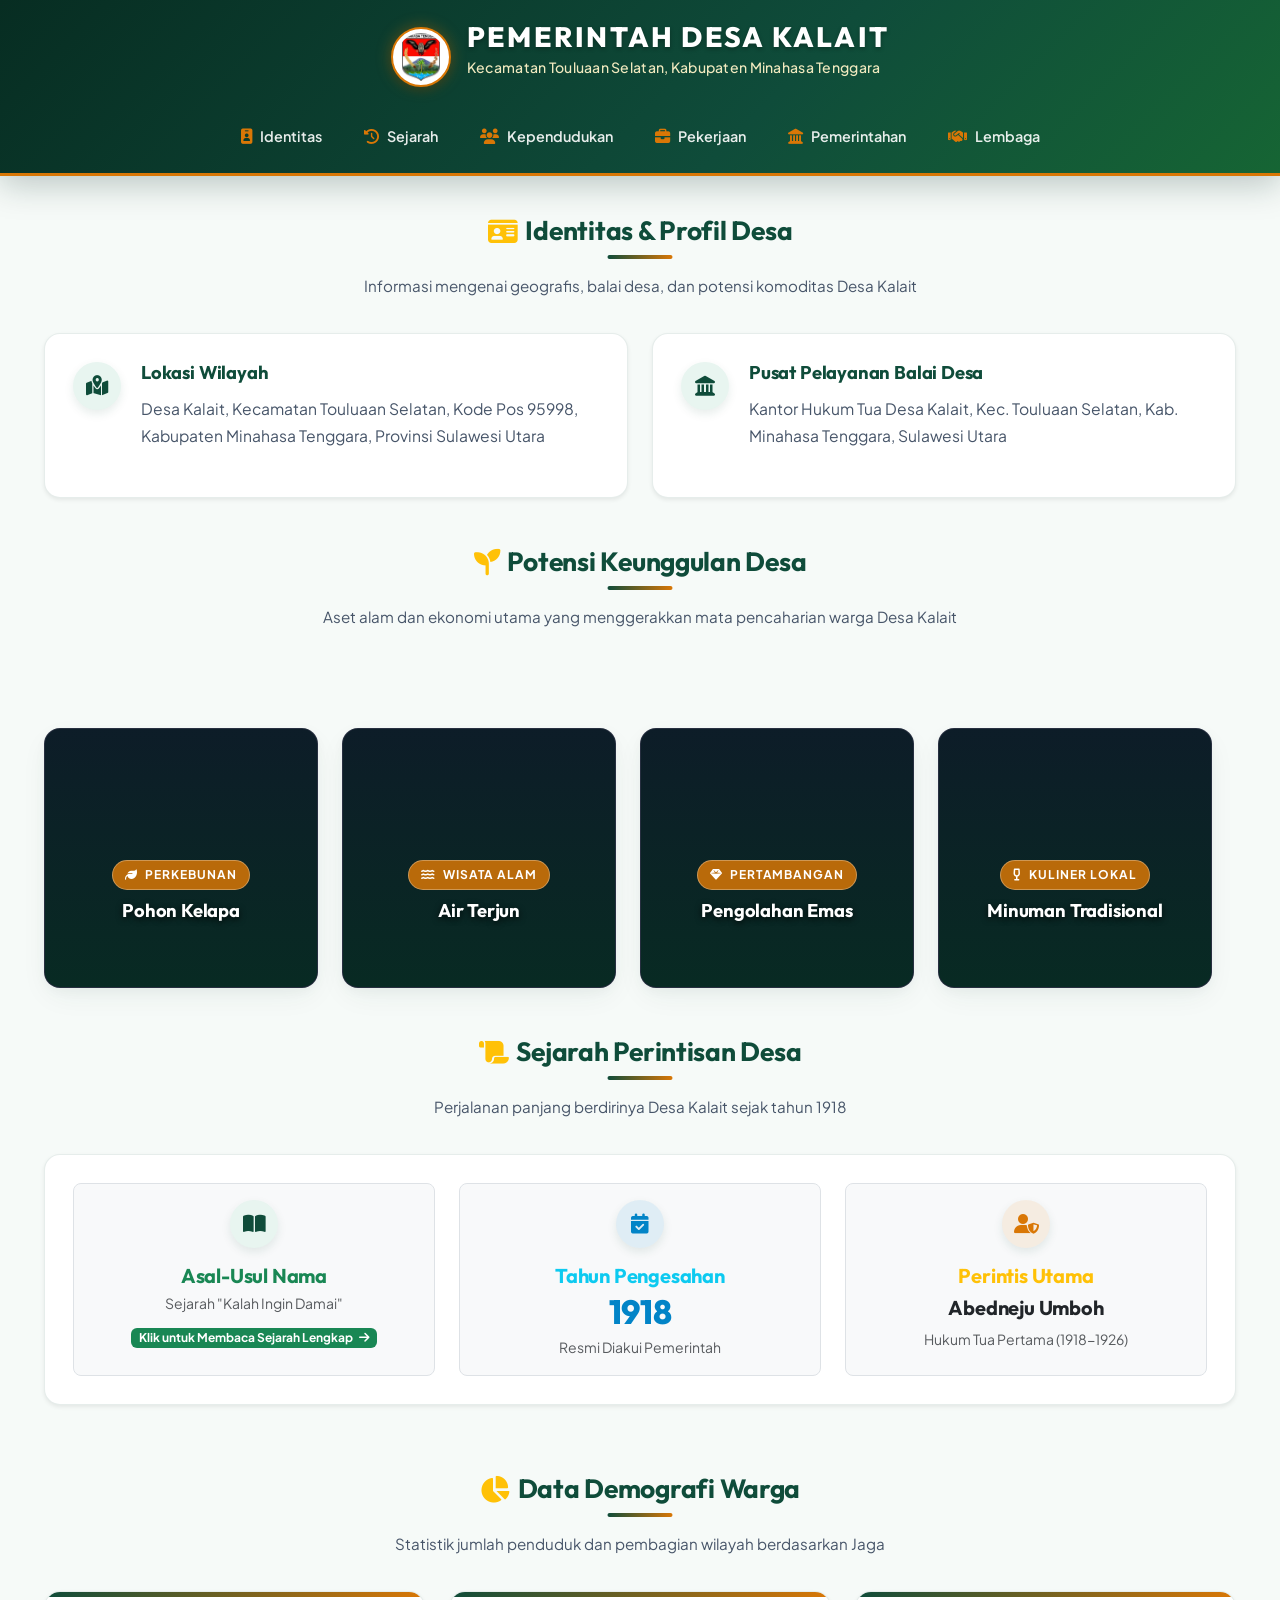
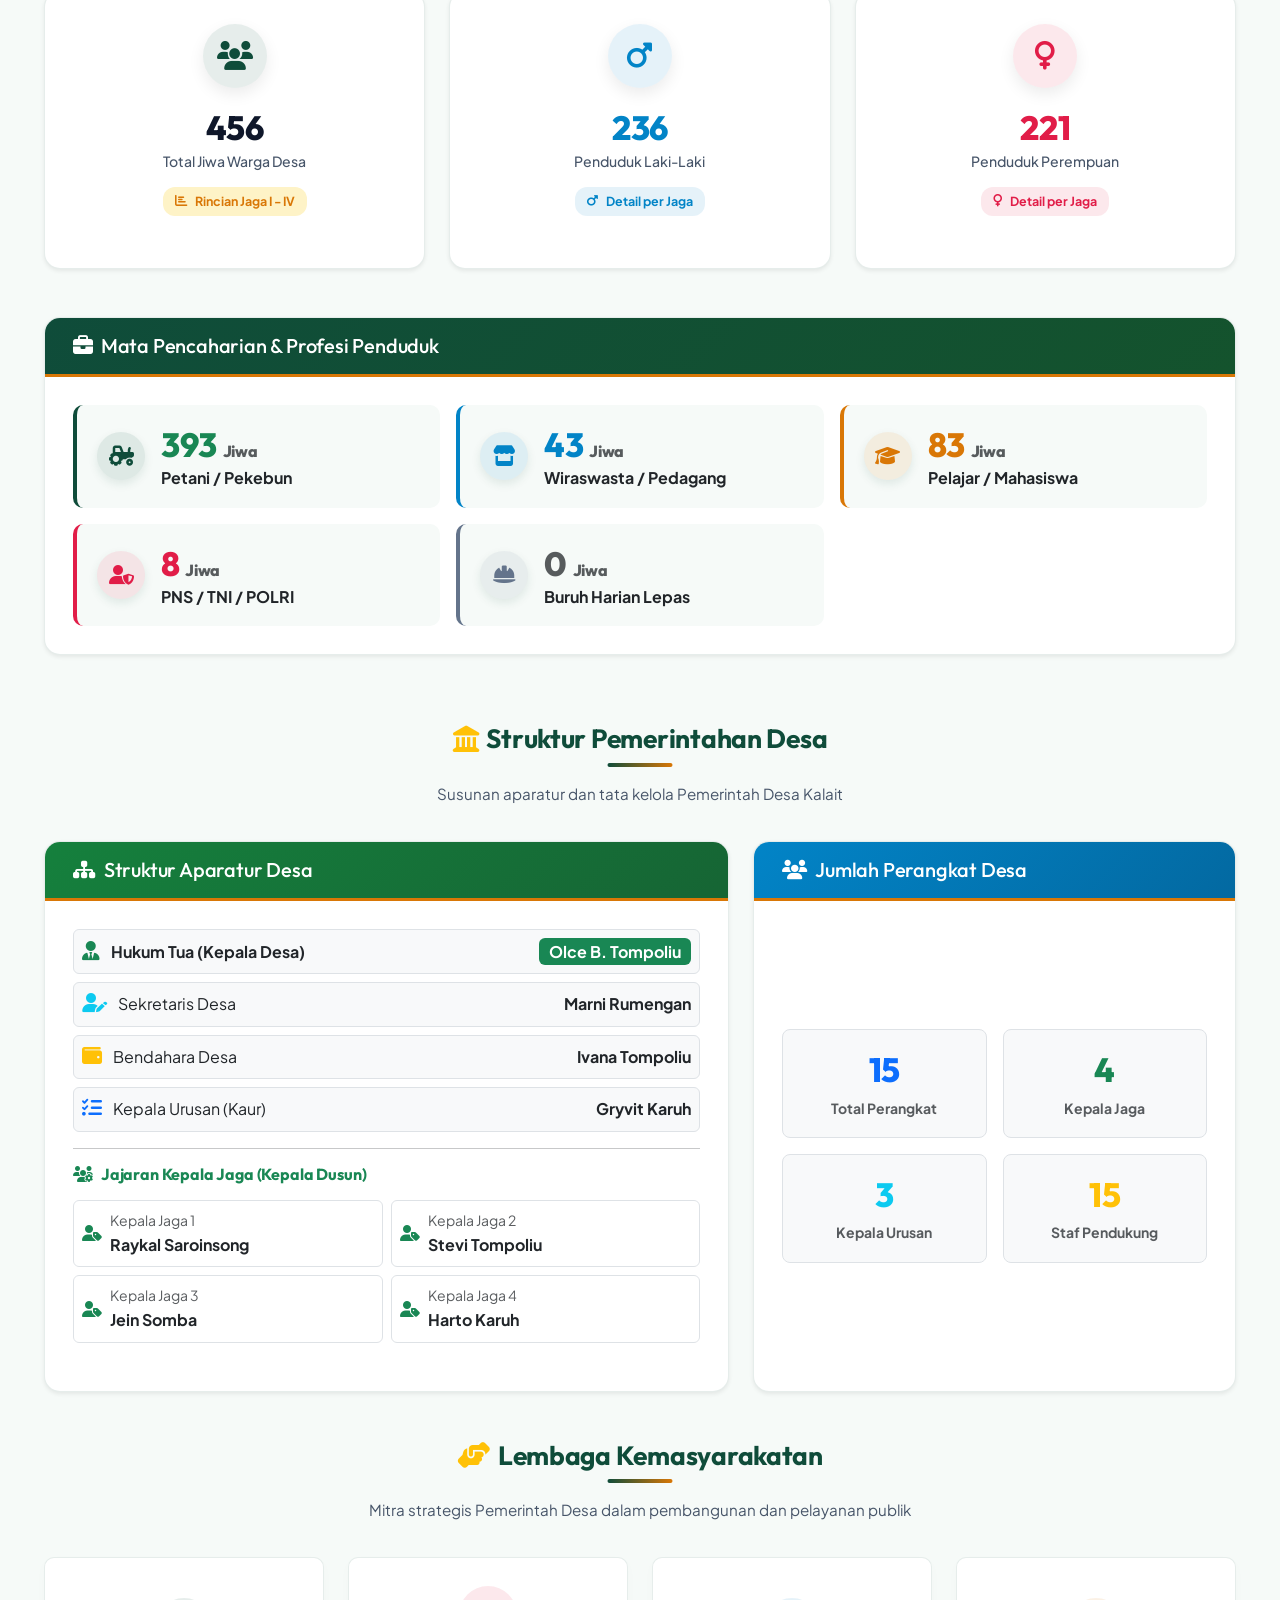
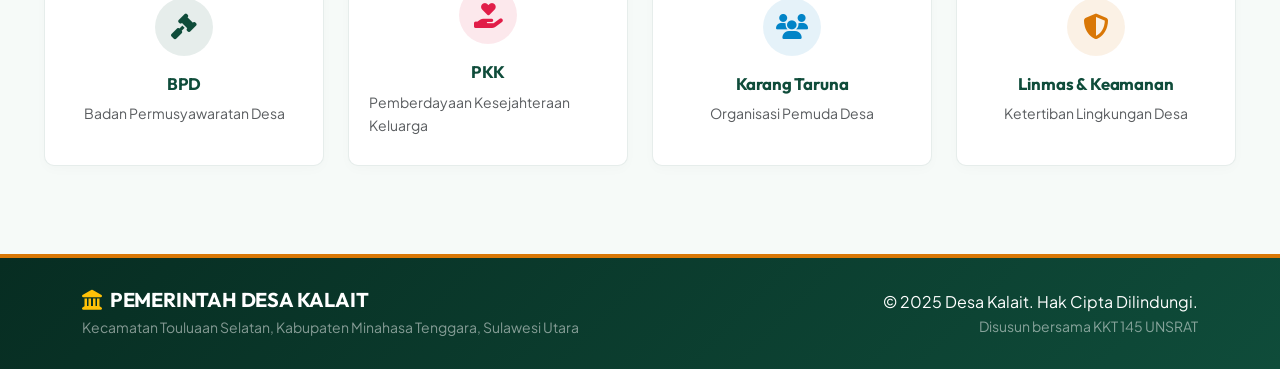
==== commit 60fd2c53: "Update finalisasi" ====
--- a/index.html
+++ b/index.html
@@ -257,7 +257,7 @@
                             <div class="row g-3">
                                 <div class="col-lg-4 col-md-6">
                                     <div class="pekerjaan-box d-flex align-items-center">
-                                        <div class="icon-box-circle me-3">
+                                        <div class="icon-box-circle me-3" style="background: rgba(15, 76, 58, 0.1); color: #0F4C3A;">
                                             <i class="fas fa-tractor"></i>
                                         </div>
                                         <div>
@@ -428,7 +428,7 @@
             <div class="row g-4">
                 <div class="col-lg-3 col-md-6">
                     <div class="lembaga-item">
-                        <div class="lembaga-icon-box">
+                        <div class="lembaga-icon-box" style="background: rgba(15, 76, 58, 0.1); color: #0F4C3A;">
                             <i class="fas fa-gavel"></i>
                         </div>
                         <h6>BPD</h6>
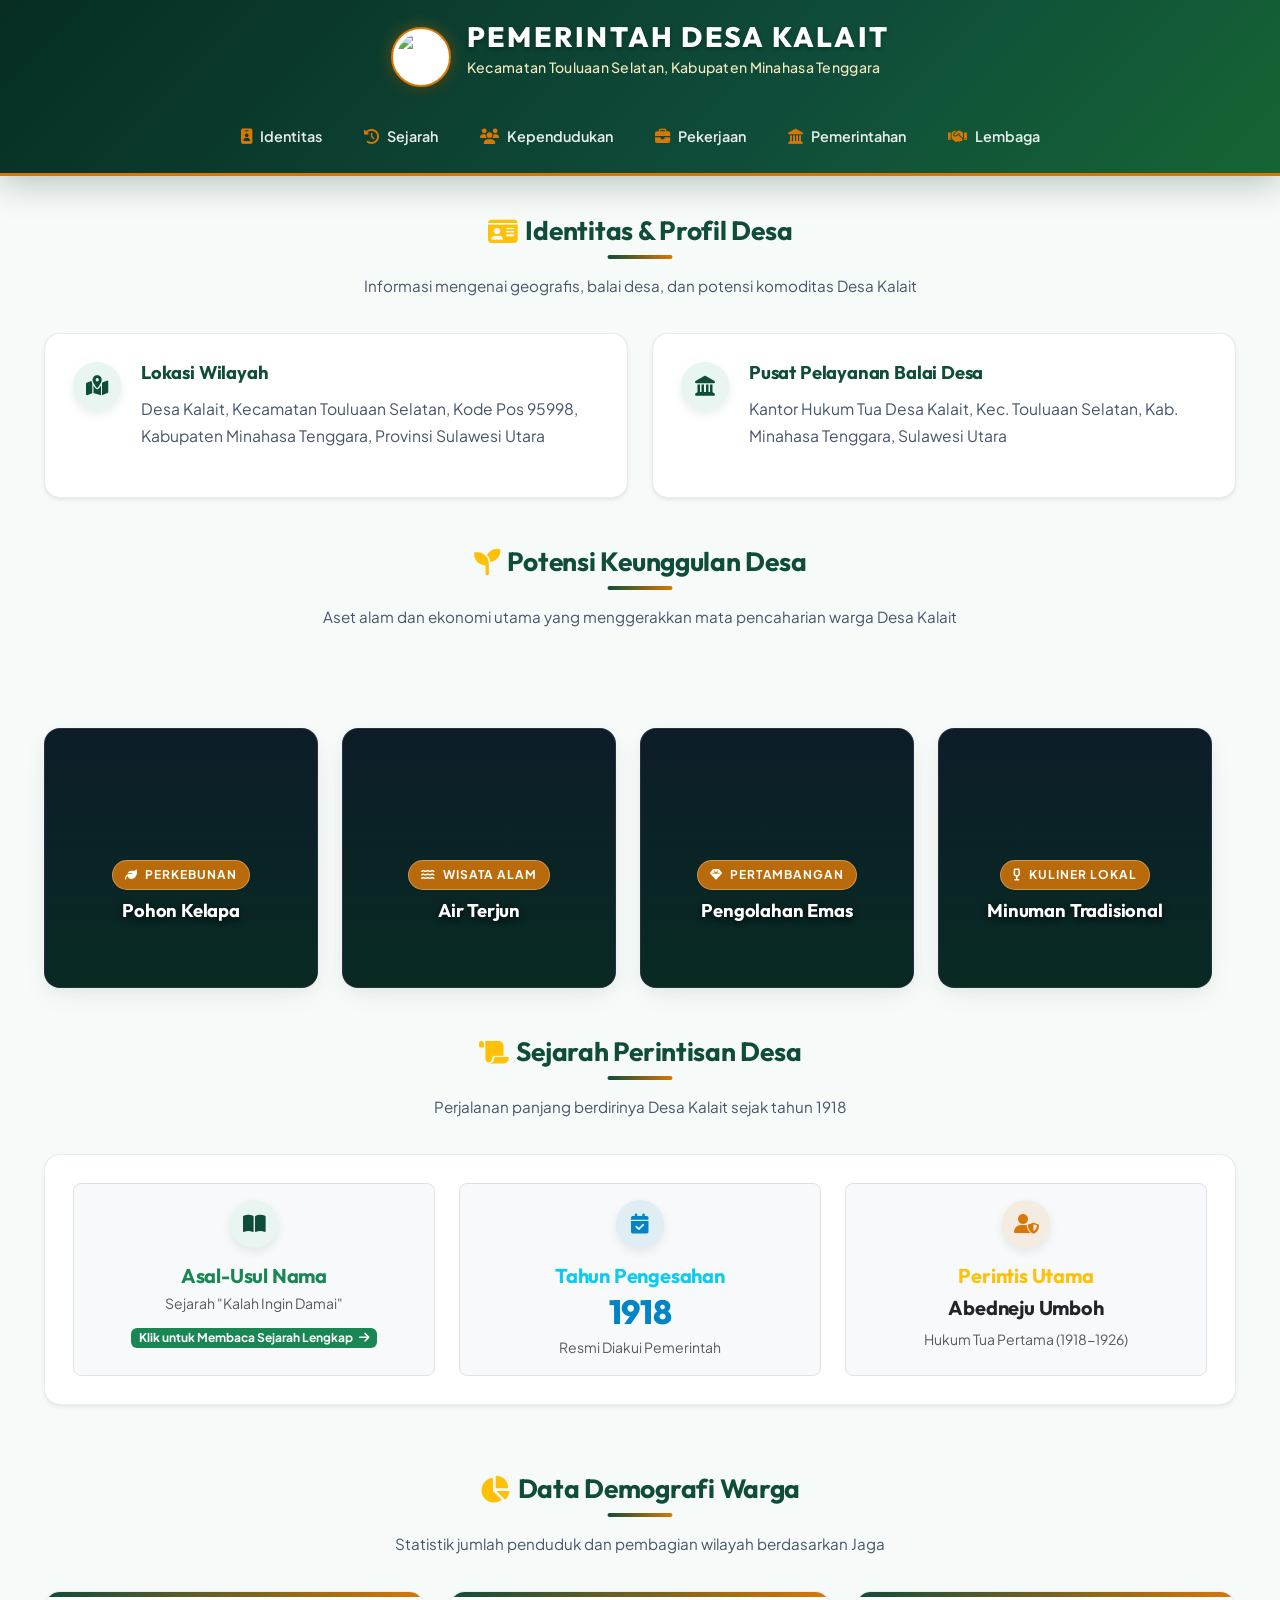
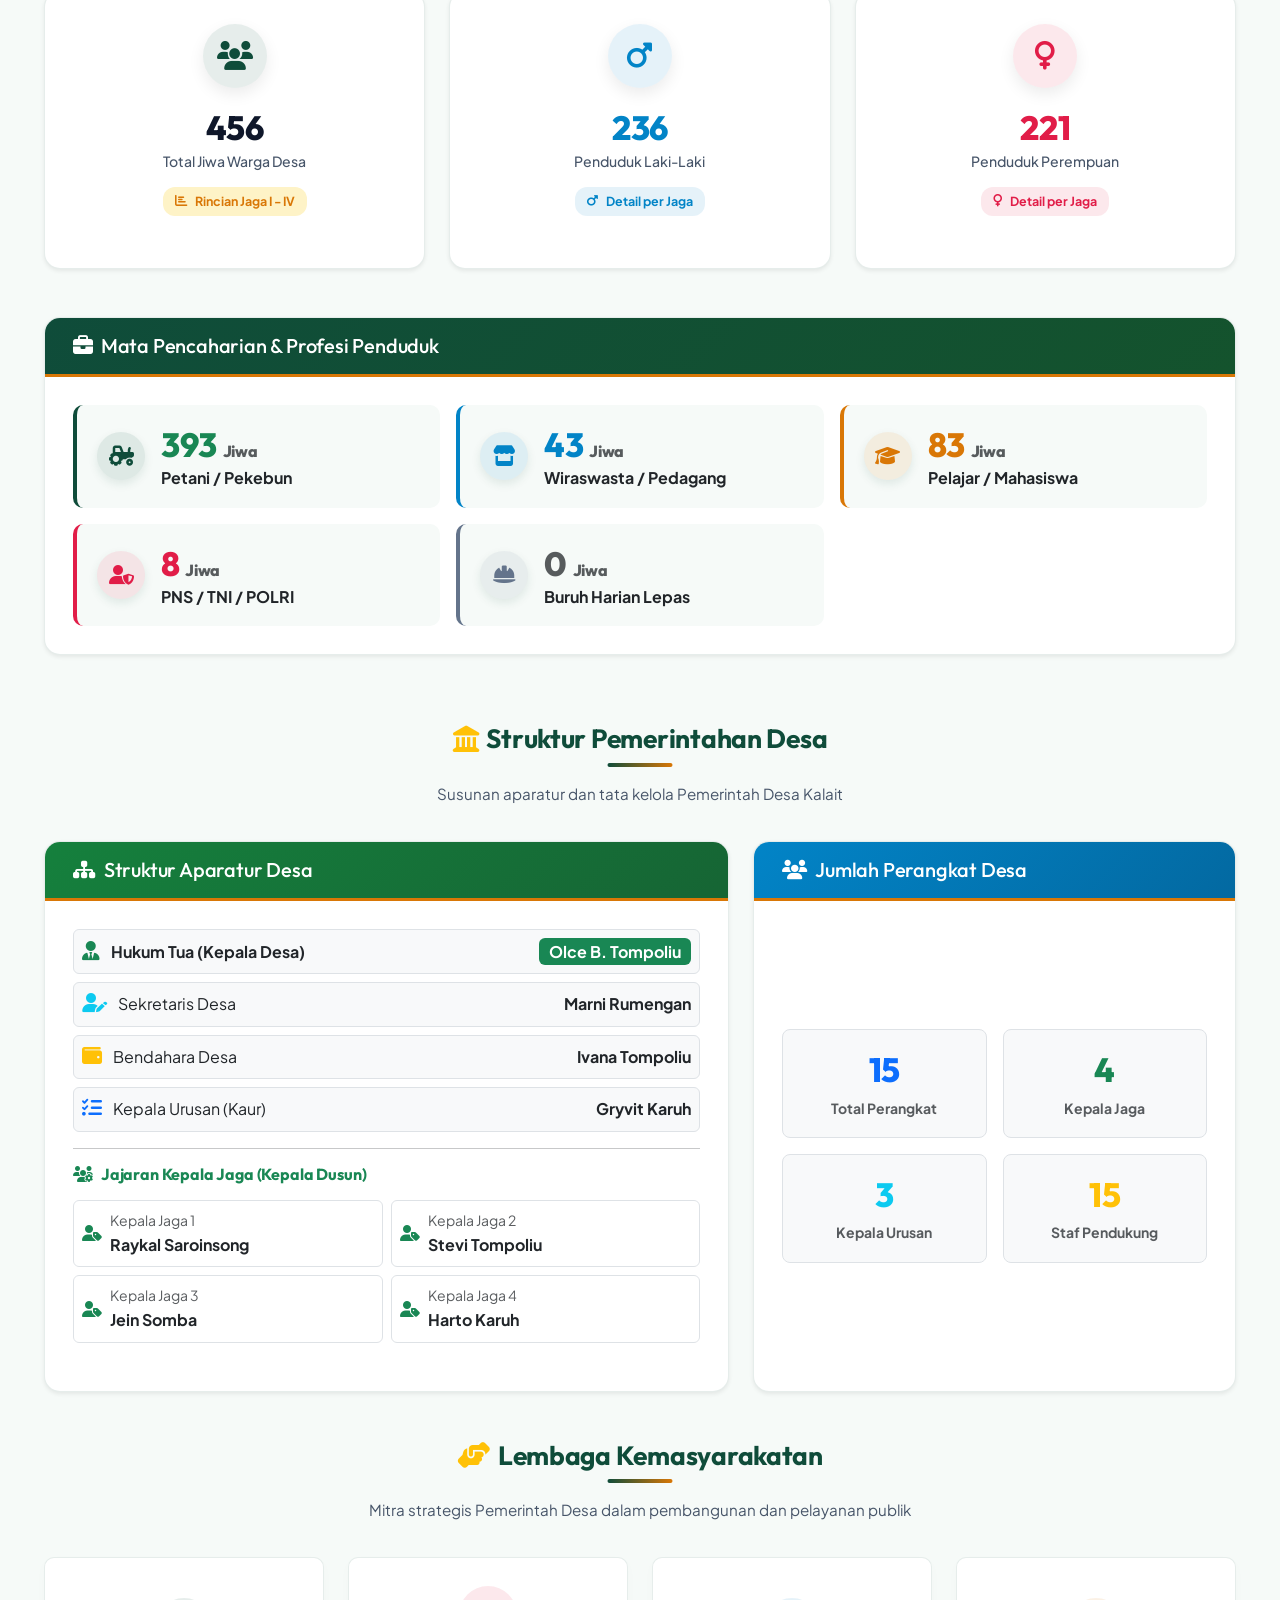
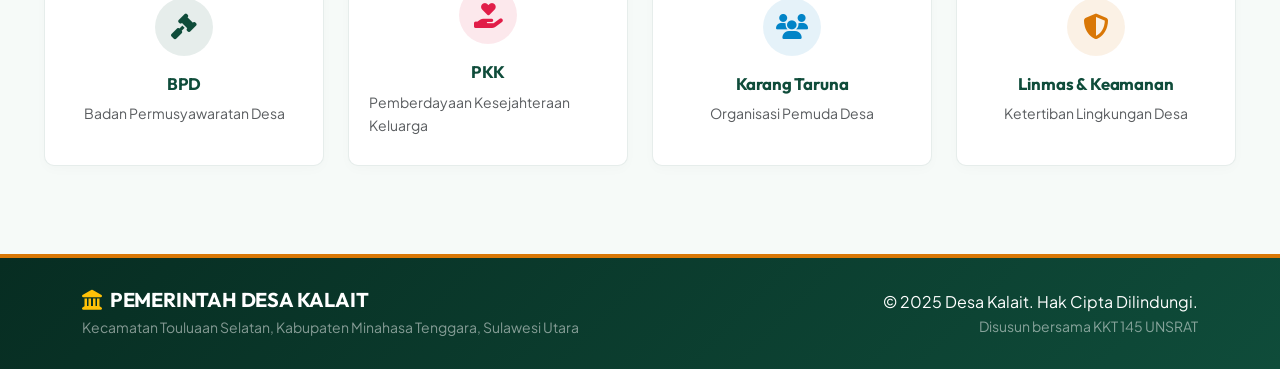
==== commit b1ec0875: "Update finalisasi" ====
--- a/index.html
+++ b/index.html
@@ -6,7 +6,7 @@
     <meta name="viewport" content="width=device-width, initial-scale=1.0">
     <meta name="description" content="Website Resmi Desa Kalait, Kecamatan Touluaan Selatan, Kabupaten Minahasa Tenggara">
     <title>Desa Kalait - Touluaan Selatan, Kabupaten Minahasa Tenggara</title>
-    <link rel="icon" type="image/jpeg" href="img/logo.jpg">
+    <link rel="icon" type="image/png" href="img/logo.png">
     <link href="https://cdn.jsdelivr.net/npm/bootstrap@5.3.2/dist/css/bootstrap.min.css" rel="stylesheet"
         integrity="sha384-T3c6CoIi6uLrA9TneNEoa7RxnatzjcDSCmG1MXxSR1GAsXEV/Dwwykc2MPK8M2HN" crossorigin="anonymous">
     <link rel="stylesheet" href="https://cdnjs.cloudflare.com/ajax/libs/font-awesome/6.4.0/css/all.min.css">
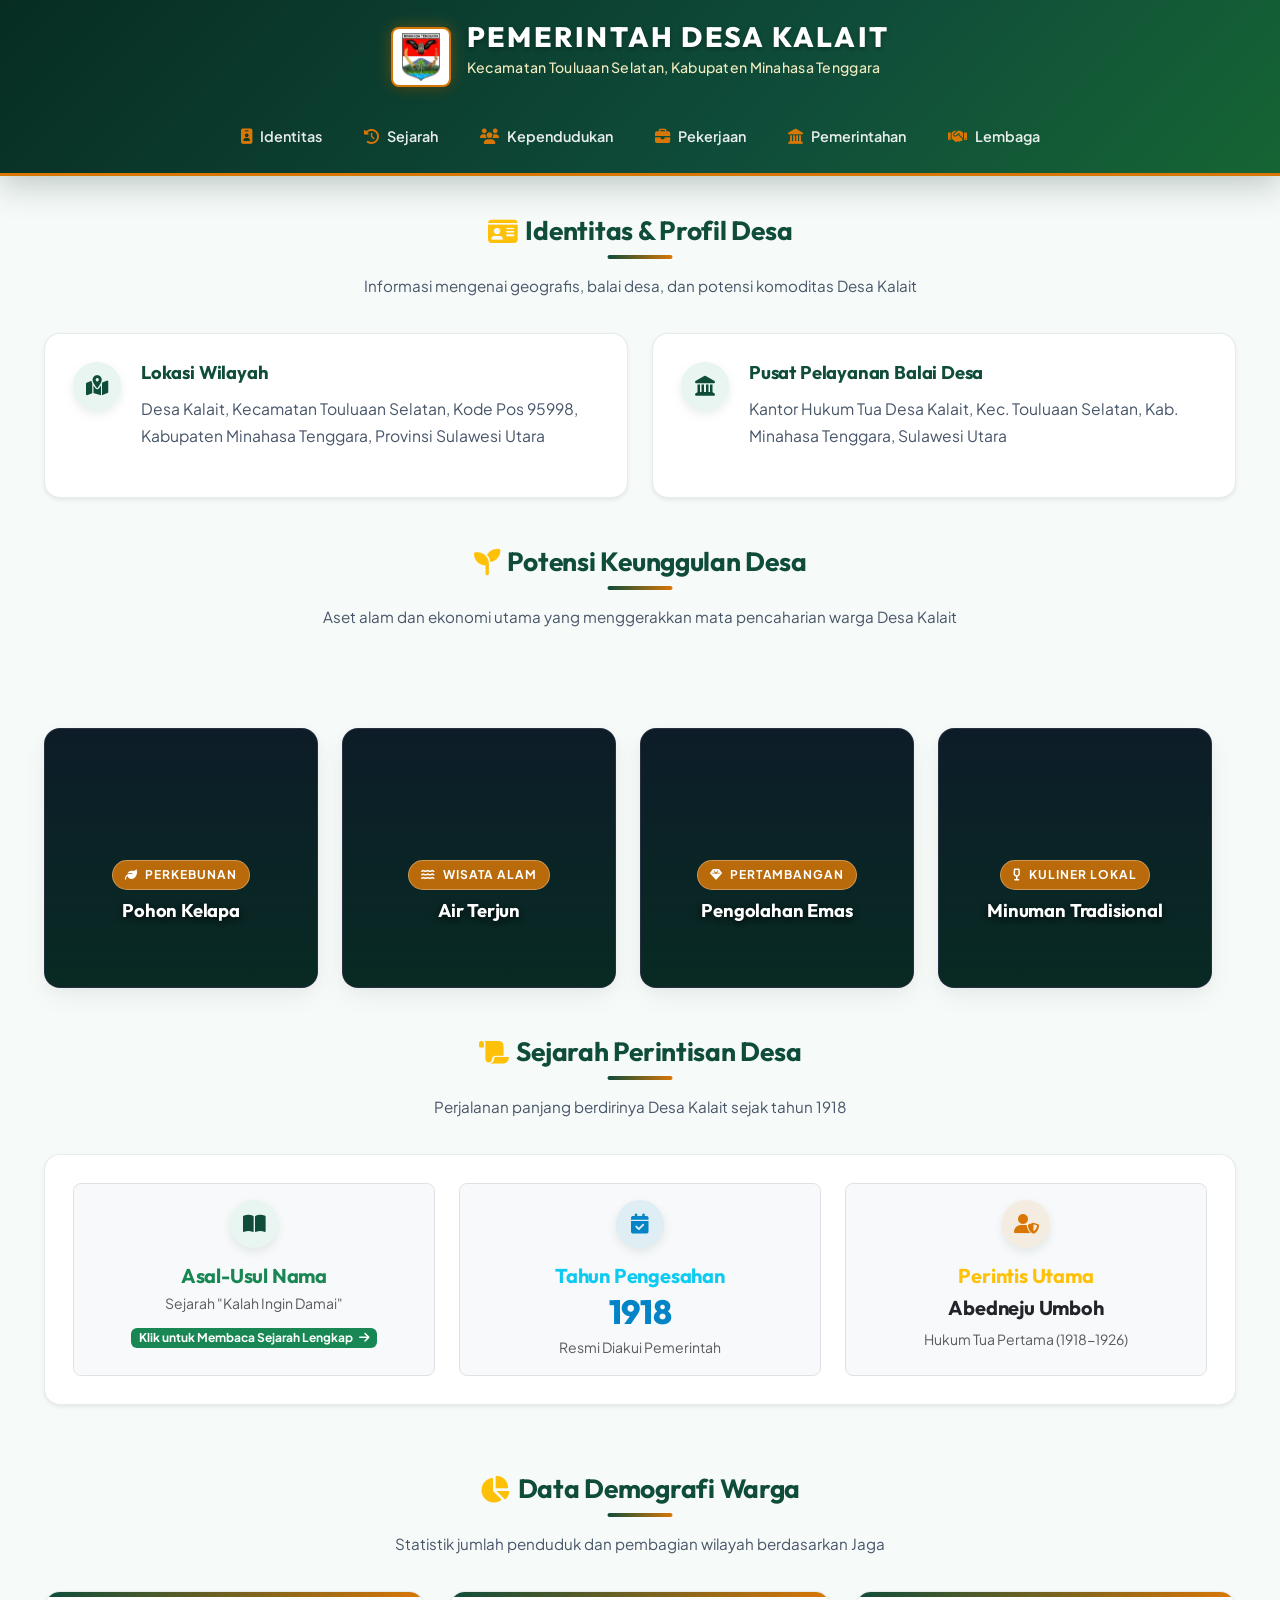
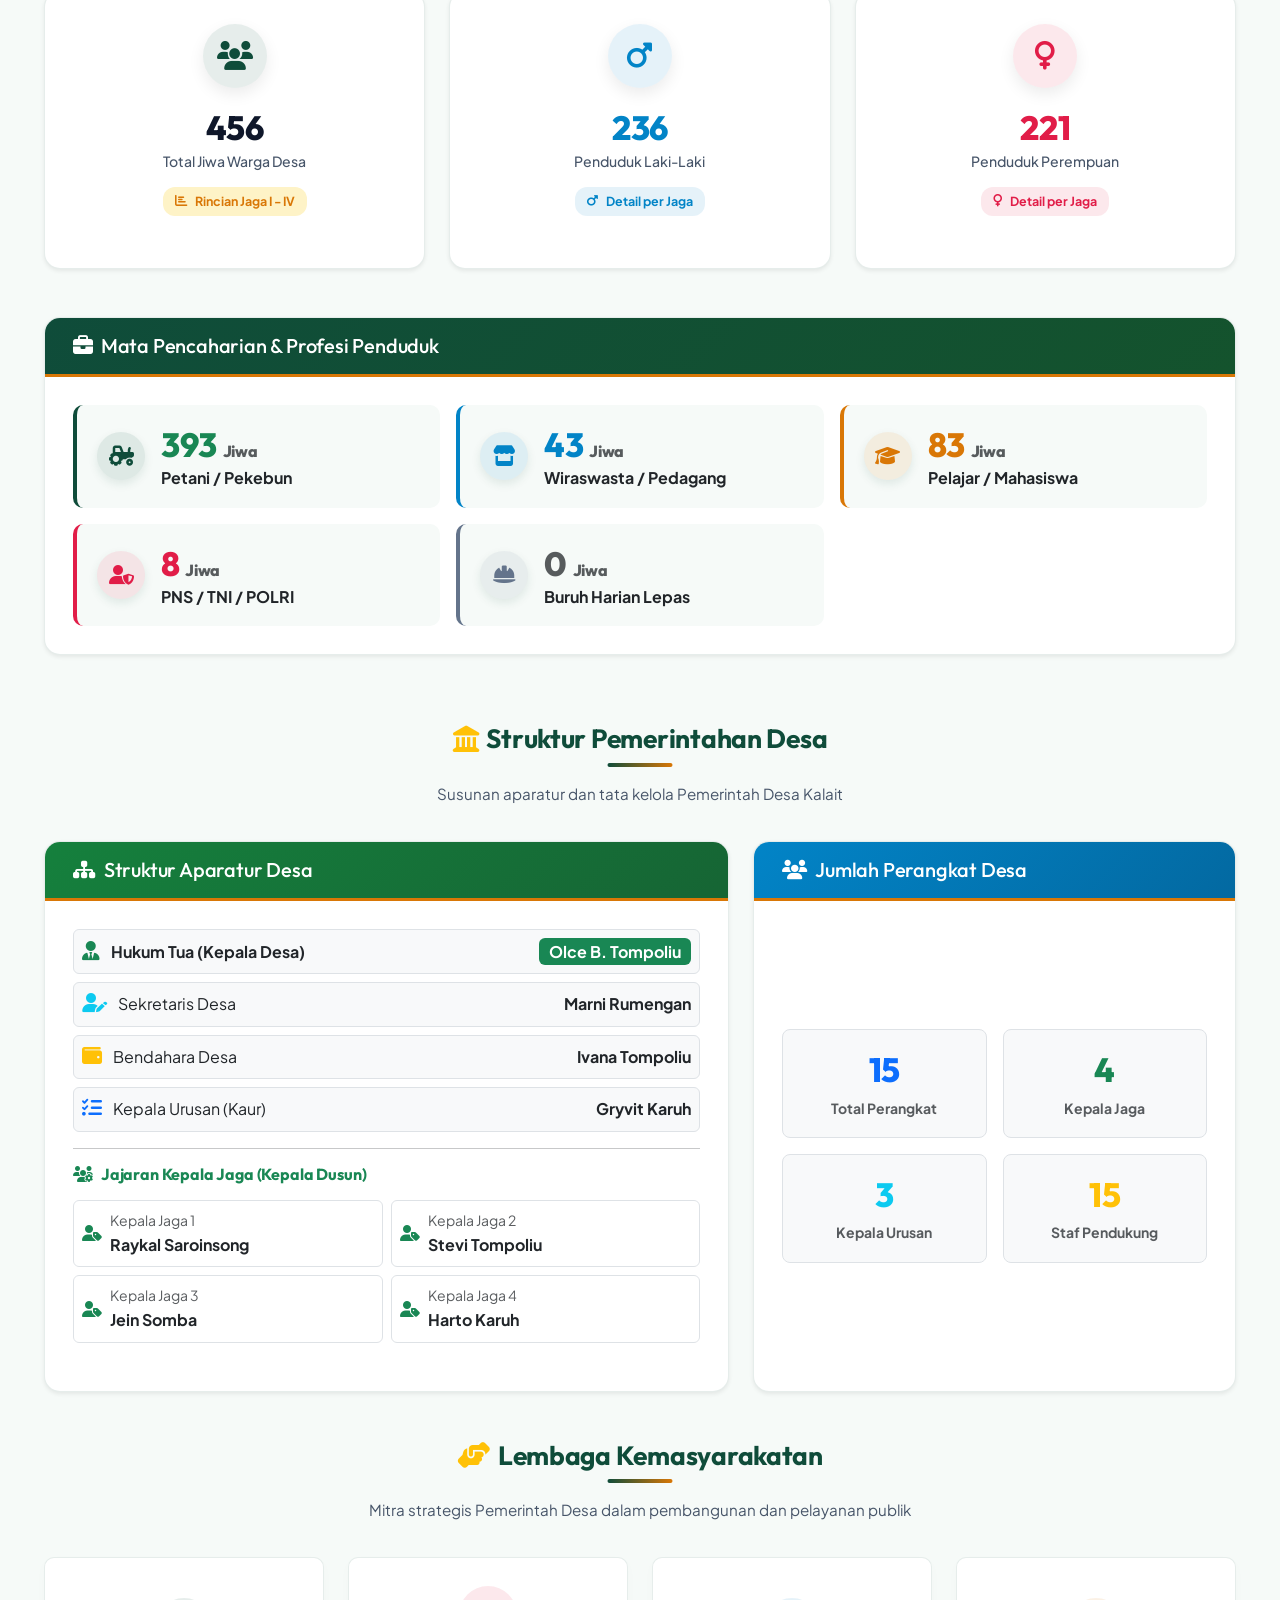
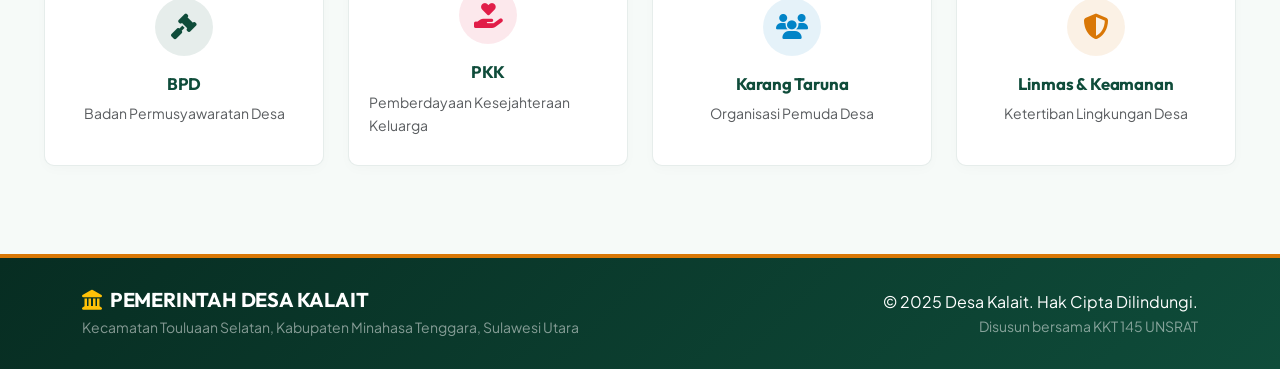
==== commit b71ef35e: "Update finalisasi" ====
--- a/index.html
+++ b/index.html
@@ -17,7 +17,7 @@
     <header class="header" id="top">
         <div class="container-fluid">
             <div class="header-brand-container">
-                <img src="img/logo.jpg" alt="Logo Minahasa Tenggara" class="header-logo">
+                <img src="img/logo.png" alt="Logo Minahasa Tenggara" class="header-logo">
                 <div class="brand-text">
                     <h1>PEMERINTAH DESA KALAIT</h1>
                     <p class="subtitle">Kecamatan Touluaan Selatan, Kabupaten Minahasa Tenggara</p>
--- a/css/style.css
+++ b/css/style.css
@@ -79,7 +79,7 @@
     width: 60px;
     height: 60px;
     object-fit: contain;
-    border-radius: 50%;
+    border-radius: 8px;
     background: white;
     padding: 4px;
     box-shadow: 0 0 15px rgba(217, 119, 6, 0.4), 0 4px 10px rgba(0, 0, 0, 0.2);
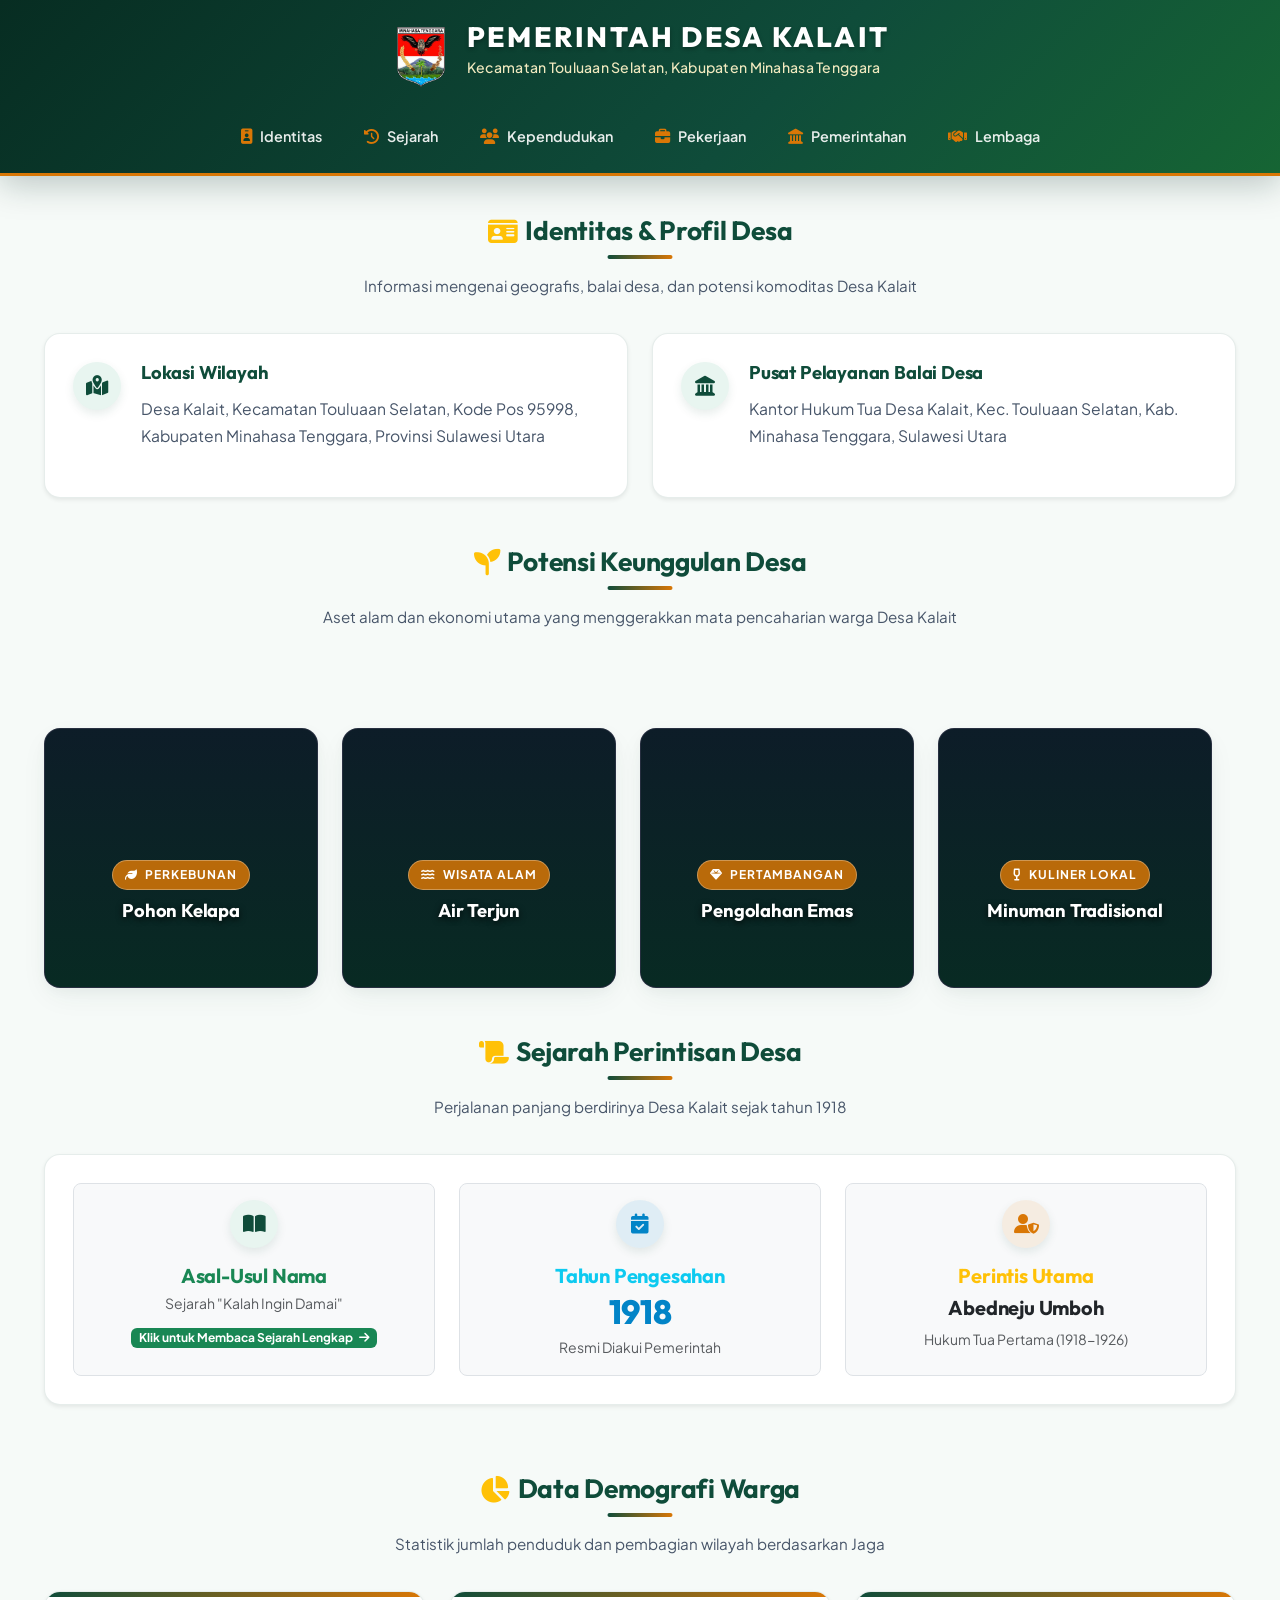
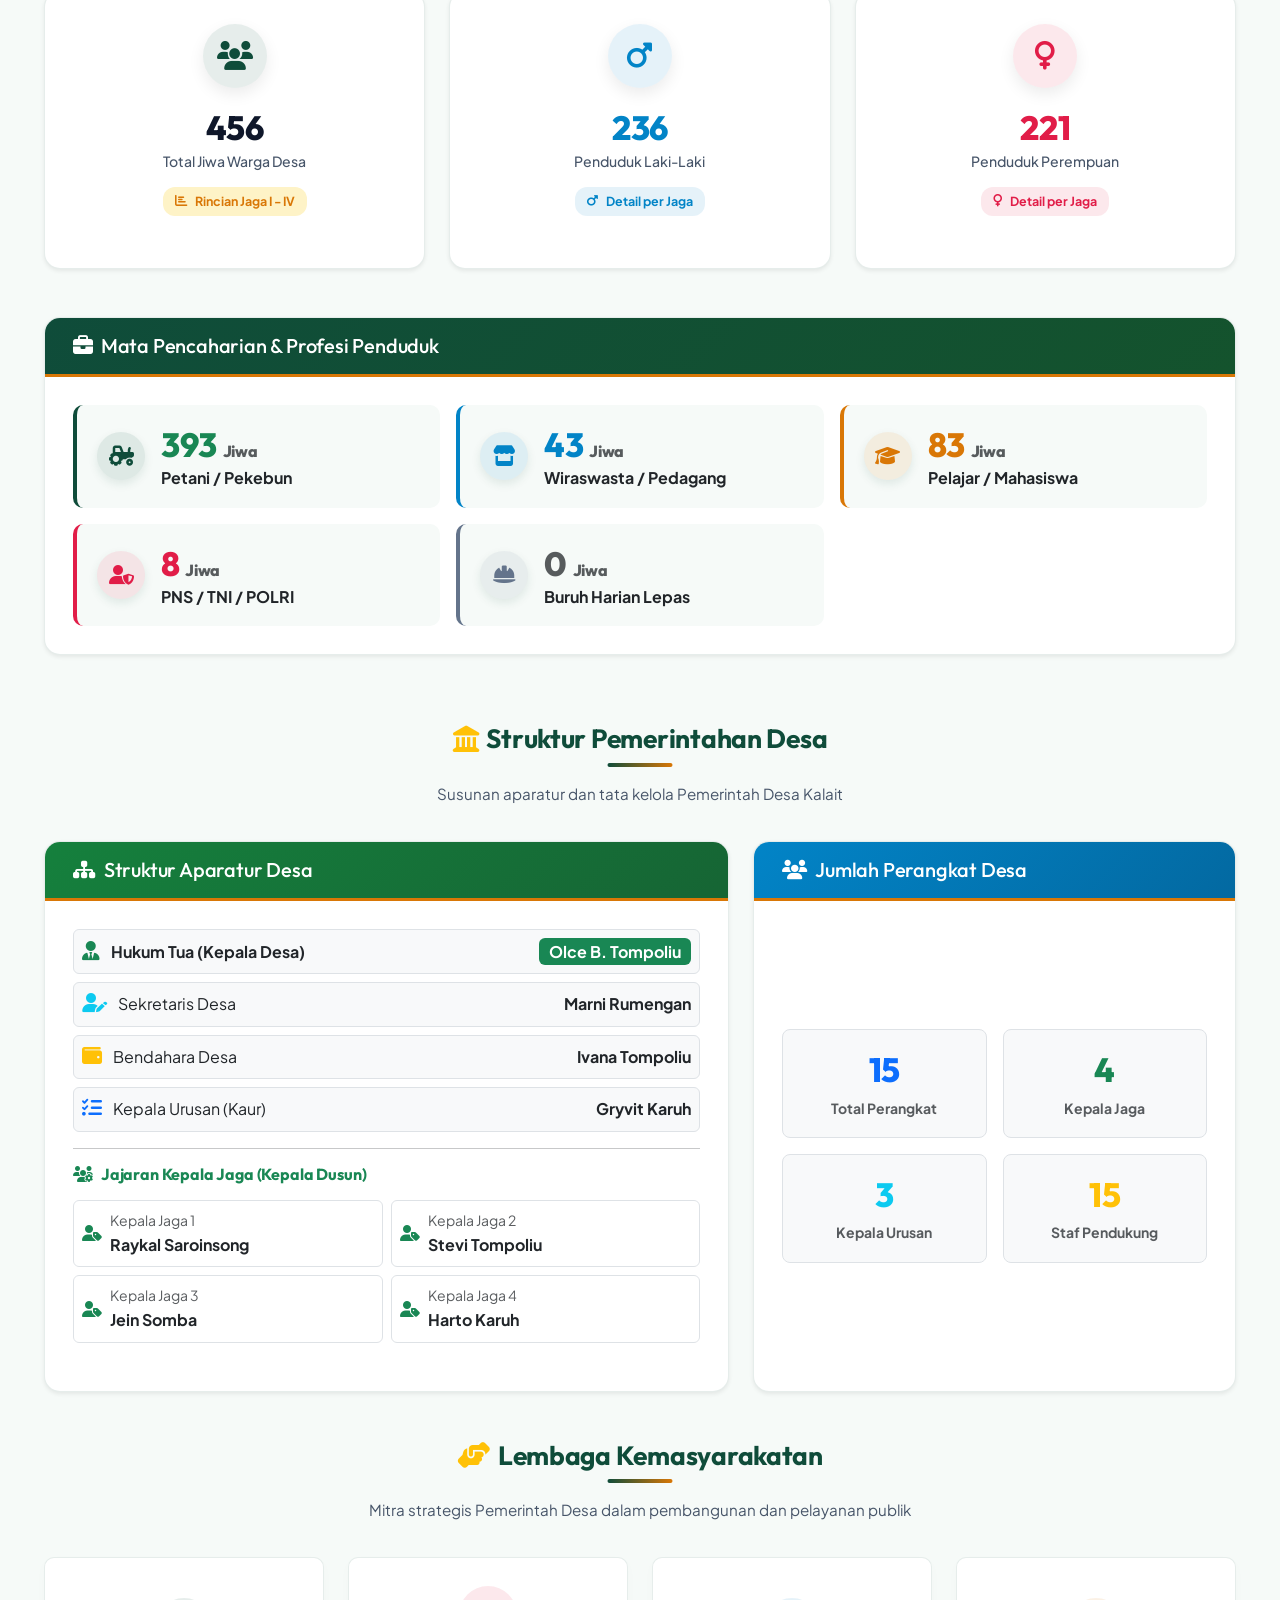
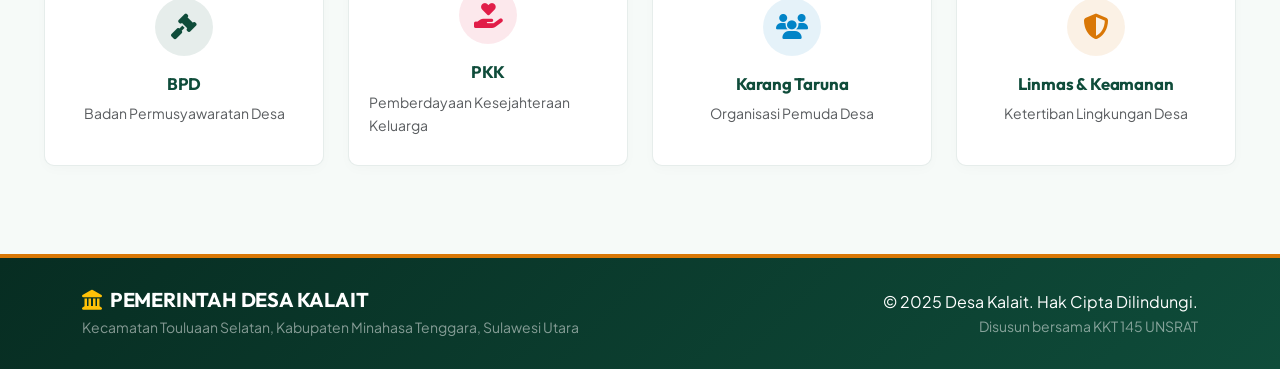
==== commit 74236e07: "Update finalisasi" ====
--- a/index.html
+++ b/index.html
@@ -212,7 +212,7 @@
                             <div class="stat-icon-wrapper bg-primary-soft">
                                 <i class="fas fa-users stat-icon"></i>
                             </div>
-                            <h3 class="stat-number">456</h3>
+                            <h3 class="stat-number" id="val-total-jiwa">456</h3>
                             <p class="stat-label mb-1">Total Jiwa Warga Desa</p>
                             <span class="stat-hint"><i class="fas fa-chart-bar me-1"></i> Rincian Jaga I - IV</span>
                         </div>
@@ -224,7 +224,7 @@
                             <div class="stat-icon-wrapper bg-info-soft">
                                 <i class="fas fa-mars stat-icon"></i>
                             </div>
-                            <h3 class="stat-number" style="color: #0284C7;">236</h3>
+                            <h3 class="stat-number" id="val-total-laki" style="color: #0284C7;">236</h3>
                             <p class="stat-label mb-1">Penduduk Laki-Laki</p>
                             <span class="stat-hint" style="background: rgba(2, 132, 199, 0.1); color: #0284C7;"><i class="fas fa-mars me-1"></i> Detail per Jaga</span>
                         </div>
@@ -236,7 +236,7 @@
                             <div class="stat-icon-wrapper bg-danger-soft">
                                 <i class="fas fa-venus stat-icon"></i>
                             </div>
-                            <h3 class="stat-number" style="color: #E11D48;">221</h3>
+                            <h3 class="stat-number" id="val-total-perempuan" style="color: #E11D48;">221</h3>
                             <p class="stat-label mb-1">Penduduk Perempuan</p>
                             <span class="stat-hint" style="background: rgba(225, 29, 72, 0.1); color: #E11D48;"><i class="fas fa-venus me-1"></i> Detail per Jaga</span>
                         </div>
@@ -261,7 +261,7 @@
                                             <i class="fas fa-tractor"></i>
                                         </div>
                                         <div>
-                                            <h4 class="stat-number text-success mb-0">393 <small class="fs-6 text-muted">Jiwa</small></h4>
+                                            <h4 class="stat-number text-success mb-0"><span id="val-pekerjaan-petani">393</span> <small class="fs-6 text-muted">Jiwa</small></h4>
                                             <p class="mb-0 text-dark fw-bold">Petani / Pekebun</p>
                                         </div>
                                     </div>
@@ -272,7 +272,7 @@
                                             <i class="fas fa-store"></i>
                                         </div>
                                         <div>
-                                            <h4 class="stat-number mb-0" style="color: #0284C7;">43 <small class="fs-6 text-muted">Jiwa</small></h4>
+                                            <h4 class="stat-number mb-0" style="color: #0284C7;"><span id="val-pekerjaan-wiraswasta">43</span> <small class="fs-6 text-muted">Jiwa</small></h4>
                                             <p class="mb-0 text-dark fw-bold">Wiraswasta / Pedagang</p>
                                         </div>
                                     </div>
@@ -283,7 +283,7 @@
                                             <i class="fas fa-graduation-cap"></i>
                                         </div>
                                         <div>
-                                            <h4 class="stat-number mb-0" style="color: #D97706;">83 <small class="fs-6 text-muted">Jiwa</small></h4>
+                                            <h4 class="stat-number mb-0" style="color: #D97706;"><span id="val-pekerjaan-pelajar">83</span> <small class="fs-6 text-muted">Jiwa</small></h4>
                                             <p class="mb-0 text-dark fw-bold">Pelajar / Mahasiswa</p>
                                         </div>
                                     </div>
@@ -294,7 +294,7 @@
                                             <i class="fas fa-user-shield"></i>
                                         </div>
                                         <div>
-                                            <h4 class="stat-number mb-0" style="color: #E11D48;">8 <small class="fs-6 text-muted">Jiwa</small></h4>
+                                            <h4 class="stat-number mb-0" style="color: #E11D48;"><span id="val-pekerjaan-pns">8</span> <small class="fs-6 text-muted">Jiwa</small></h4>
                                             <p class="mb-0 text-dark fw-bold">PNS / TNI / POLRI</p>
                                         </div>
                                     </div>
@@ -305,7 +305,7 @@
                                             <i class="fas fa-hard-hat"></i>
                                         </div>
                                         <div>
-                                            <h4 class="stat-number text-muted mb-0">0 <small class="fs-6 text-muted">Jiwa</small></h4>
+                                            <h4 class="stat-number text-muted mb-0"><span id="val-pekerjaan-buruh">0</span> <small class="fs-6 text-muted">Jiwa</small></h4>
                                             <p class="mb-0 text-dark fw-bold">Buruh Harian Lepas</p>
                                         </div>
                                     </div>
@@ -333,19 +333,19 @@
                             <ul class="list-unstyled mb-0">
                                 <li class="p-2 mb-2 rounded bg-light border d-flex align-items-center justify-content-between">
                                     <span><i class="fas fa-user-tie text-success me-2 fs-5"></i> <strong>Hukum Tua (Kepala Desa)</strong></span>
-                                    <span class="badge bg-success fs-6">Olce B. Tompoliu</span>
+                                    <span class="badge bg-success fs-6" id="val-perangkat-hukumtua">Olce B. Tompoliu</span>
                                 </li>
                                 <li class="p-2 mb-2 rounded bg-light border d-flex align-items-center justify-content-between">
                                     <span><i class="fas fa-user-edit text-info me-2 fs-5"></i> Sekretaris Desa</span>
-                                    <strong class="text-dark">Marni Rumengan</strong>
+                                    <strong class="text-dark" id="val-perangkat-sekdes">Marni Rumengan</strong>
                                 </li>
                                 <li class="p-2 mb-2 rounded bg-light border d-flex align-items-center justify-content-between">
                                     <span><i class="fas fa-wallet text-warning me-2 fs-5"></i> Bendahara Desa</span>
-                                    <strong class="text-dark">Ivana Tompoliu</strong>
+                                    <strong class="text-dark" id="val-perangkat-bendahara">Ivana Tompoliu</strong>
                                 </li>
                                 <li class="p-2 mb-2 rounded bg-light border d-flex align-items-center justify-content-between">
                                     <span><i class="fas fa-tasks text-primary me-2 fs-5"></i> Kepala Urusan (Kaur)</span>
-                                    <strong class="text-dark">Gryvit Karuh</strong>
+                                    <strong class="text-dark" id="val-perangkat-kaur">Gryvit Karuh</strong>
                                 </li>
                             </ul>
                             
@@ -355,25 +355,25 @@
                                 <div class="col-sm-6">
                                     <div class="p-2 rounded border bg-white d-flex align-items-center">
                                         <i class="fas fa-user-tag text-success me-2"></i>
-                                        <div><small class="text-muted d-block">Kepala Jaga 1</small><strong>Raykal Saroinsong</strong></div>
+                                        <div><small class="text-muted d-block">Kepala Jaga 1</small><strong id="val-jaga-1">Raykal Saroinsong</strong></div>
                                     </div>
                                 </div>
                                 <div class="col-sm-6">
                                     <div class="p-2 rounded border bg-white d-flex align-items-center">
                                         <i class="fas fa-user-tag text-success me-2"></i>
-                                        <div><small class="text-muted d-block">Kepala Jaga 2</small><strong>Stevi Tompoliu</strong></div>
+                                        <div><small class="text-muted d-block">Kepala Jaga 2</small><strong id="val-jaga-2">Stevi Tompoliu</strong></div>
                                     </div>
                                 </div>
                                 <div class="col-sm-6">
                                     <div class="p-2 rounded border bg-white d-flex align-items-center">
                                         <i class="fas fa-user-tag text-success me-2"></i>
-                                        <div><small class="text-muted d-block">Kepala Jaga 3</small><strong>Jein Somba</strong></div>
+                                        <div><small class="text-muted d-block">Kepala Jaga 3</small><strong id="val-jaga-3">Jein Somba</strong></div>
                                     </div>
                                 </div>
                                 <div class="col-sm-6">
                                     <div class="p-2 rounded border bg-white d-flex align-items-center">
                                         <i class="fas fa-user-tag text-success me-2"></i>
-                                        <div><small class="text-muted d-block">Kepala Jaga 4</small><strong>Harto Karuh</strong></div>
+                                        <div><small class="text-muted d-block">Kepala Jaga 4</small><strong id="val-jaga-4">Harto Karuh</strong></div>
                                     </div>
                                 </div>
                             </div>
@@ -492,10 +492,10 @@
             <h3 class="modal-header-text"><i class="fas fa-users text-success me-2"></i>Total Penduduk Desa</h3>
             <div class="jaga-section-title">Sebaran Warga per Jaga</div>
             <div class="jaga-grid">
-                <div class="jaga-box"><span class="jaga-label">Jaga I</span><span class="jaga-value">96 Orang</span></div>
-                <div class="jaga-box"><span class="jaga-label">Jaga II</span><span class="jaga-value">92 Orang</span></div>
-                <div class="jaga-box"><span class="jaga-label">Jaga III</span><span class="jaga-value">140 Orang</span></div>
-                <div class="jaga-box"><span class="jaga-label">Jaga IV</span><span class="jaga-value">128 Orang</span></div>
+                <div class="jaga-box"><span class="jaga-label">Jaga I</span><span class="jaga-value" id="val-jaga-total-1">96 Orang</span></div>
+                <div class="jaga-box"><span class="jaga-label">Jaga II</span><span class="jaga-value" id="val-jaga-total-2">92 Orang</span></div>
+                <div class="jaga-box"><span class="jaga-label">Jaga III</span><span class="jaga-value" id="val-jaga-total-3">140 Orang</span></div>
+                <div class="jaga-box"><span class="jaga-label">Jaga IV</span><span class="jaga-value" id="val-jaga-total-4">128 Orang</span></div>
             </div>
         </div>
     </div>
@@ -506,10 +506,10 @@
             <h3 class="modal-header-text text-info"><i class="fas fa-mars me-2"></i>Penduduk Laki-Laki</h3>
             <div class="jaga-section-title">Sebaran per Jaga</div>
             <div class="jaga-grid">
-                <div class="jaga-box"><span class="jaga-label">Jaga I</span><span class="jaga-value">51 Orang</span></div>
-                <div class="jaga-box"><span class="jaga-label">Jaga II</span><span class="jaga-value">48 Orang</span></div>
-                <div class="jaga-box"><span class="jaga-label">Jaga III</span><span class="jaga-value">65 Orang</span></div>
-                <div class="jaga-box"><span class="jaga-label">Jaga IV</span><span class="jaga-value">72 Orang</span></div>
+                <div class="jaga-box"><span class="jaga-label">Jaga I</span><span class="jaga-value" id="val-jaga-laki-1">51 Orang</span></div>
+                <div class="jaga-box"><span class="jaga-label">Jaga II</span><span class="jaga-value" id="val-jaga-laki-2">48 Orang</span></div>
+                <div class="jaga-box"><span class="jaga-label">Jaga III</span><span class="jaga-value" id="val-jaga-laki-3">65 Orang</span></div>
+                <div class="jaga-box"><span class="jaga-label">Jaga IV</span><span class="jaga-value" id="val-jaga-laki-4">72 Orang</span></div>
             </div>
         </div>
     </div>
@@ -520,10 +520,10 @@
             <h3 class="modal-header-text text-danger"><i class="fas fa-venus me-2"></i>Penduduk Perempuan</h3>
             <div class="jaga-section-title">Sebaran per Jaga</div>
             <div class="jaga-grid">
-                <div class="jaga-box"><span class="jaga-label">Jaga I</span><span class="jaga-value">46 Orang</span></div>
-                <div class="jaga-box"><span class="jaga-label">Jaga II</span><span class="jaga-value">44 Orang</span></div>
-                <div class="jaga-box"><span class="jaga-label">Jaga III</span><span class="jaga-value">75 Orang</span></div>
-                <div class="jaga-box"><span class="jaga-label">Jaga IV</span><span class="jaga-value">56 Orang</span></div>
+                <div class="jaga-box"><span class="jaga-label">Jaga I</span><span class="jaga-value" id="val-jaga-perempuan-1">46 Orang</span></div>
+                <div class="jaga-box"><span class="jaga-label">Jaga II</span><span class="jaga-value" id="val-jaga-perempuan-2">44 Orang</span></div>
+                <div class="jaga-box"><span class="jaga-label">Jaga III</span><span class="jaga-value" id="val-jaga-perempuan-3">75 Orang</span></div>
+                <div class="jaga-box"><span class="jaga-label">Jaga IV</span><span class="jaga-value" id="val-jaga-perempuan-4">56 Orang</span></div>
             </div>
         </div>
     </div>
@@ -564,7 +564,7 @@
                 <h5 class="fw-bold mt-4 text-success border-bottom pb-2"><i class="fas fa-list-ol me-2 text-warning"></i>4. Silsilah Hukum Tua Desa Kalait</h5>
                 <div class="row g-2 mb-3">
                     <div class="col-md-6">
-                        <ul class="list-group list-group-flush small">
+                        <ul class="list-group list-group-flush small" id="silsilah-col-1">
                             <li class="list-group-item">1. Abedneju Umboh (1918-1926)</li>
                             <li class="list-group-item">2. Yohanes Umboh (1926-1933)</li>
                             <li class="list-group-item">3. Johanis Pele (1933-1950)</li>
@@ -577,7 +577,7 @@
                         </ul>
                     </div>
                     <div class="col-md-6">
-                        <ul class="list-group list-group-flush small">
+                        <ul class="list-group list-group-flush small" id="silsilah-col-2">
                             <li class="list-group-item">10. M. Ch. Somba (1981-1989)</li>
                             <li class="list-group-item">11. Like Kindangen (1989 & 1990)</li>
                             <li class="list-group-item">12. Yosep Umboh (1989-1990)</li>
--- a/css/style.css
+++ b/css/style.css
@@ -79,11 +79,6 @@
     width: 60px;
     height: 60px;
     object-fit: contain;
-    border-radius: 8px;
-    background: white;
-    padding: 4px;
-    box-shadow: 0 0 15px rgba(217, 119, 6, 0.4), 0 4px 10px rgba(0, 0, 0, 0.2);
-    border: 2px solid var(--accent-color);
     transition: transform 0.3s ease;
 }
 
